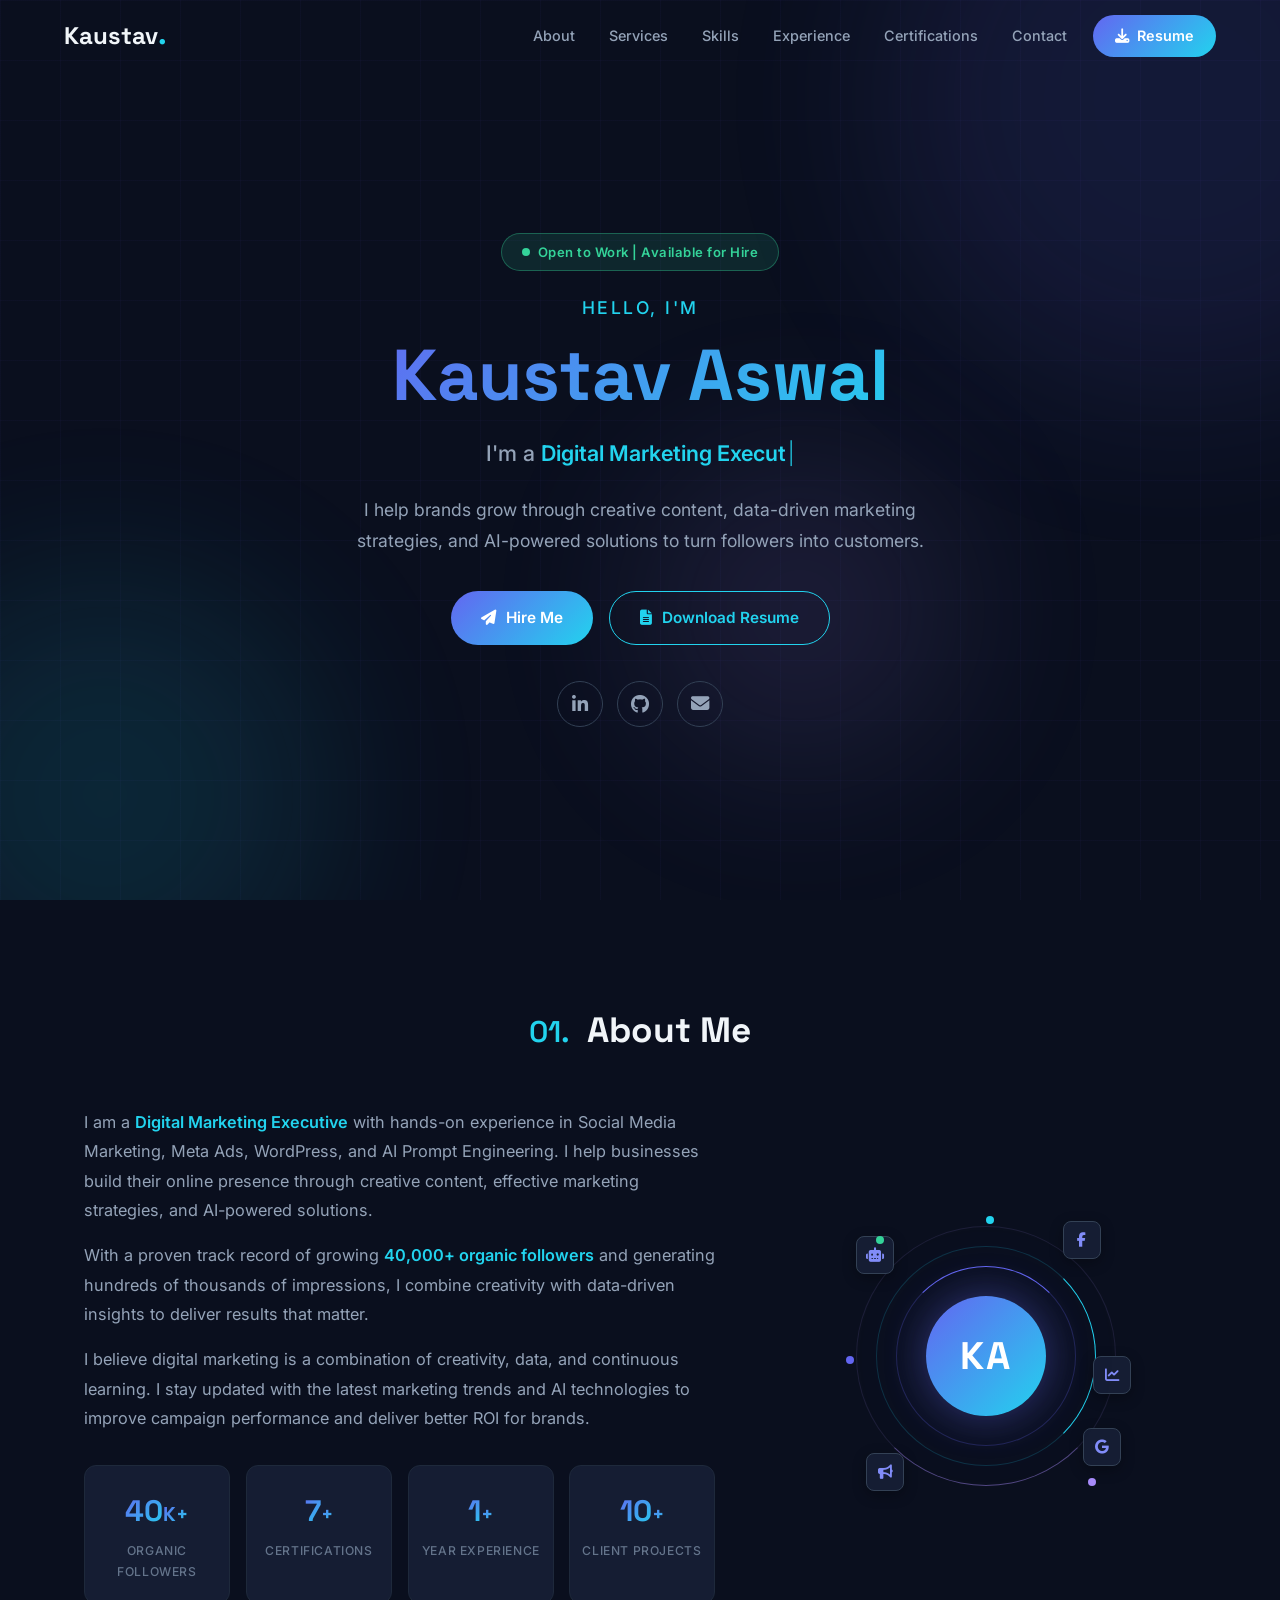
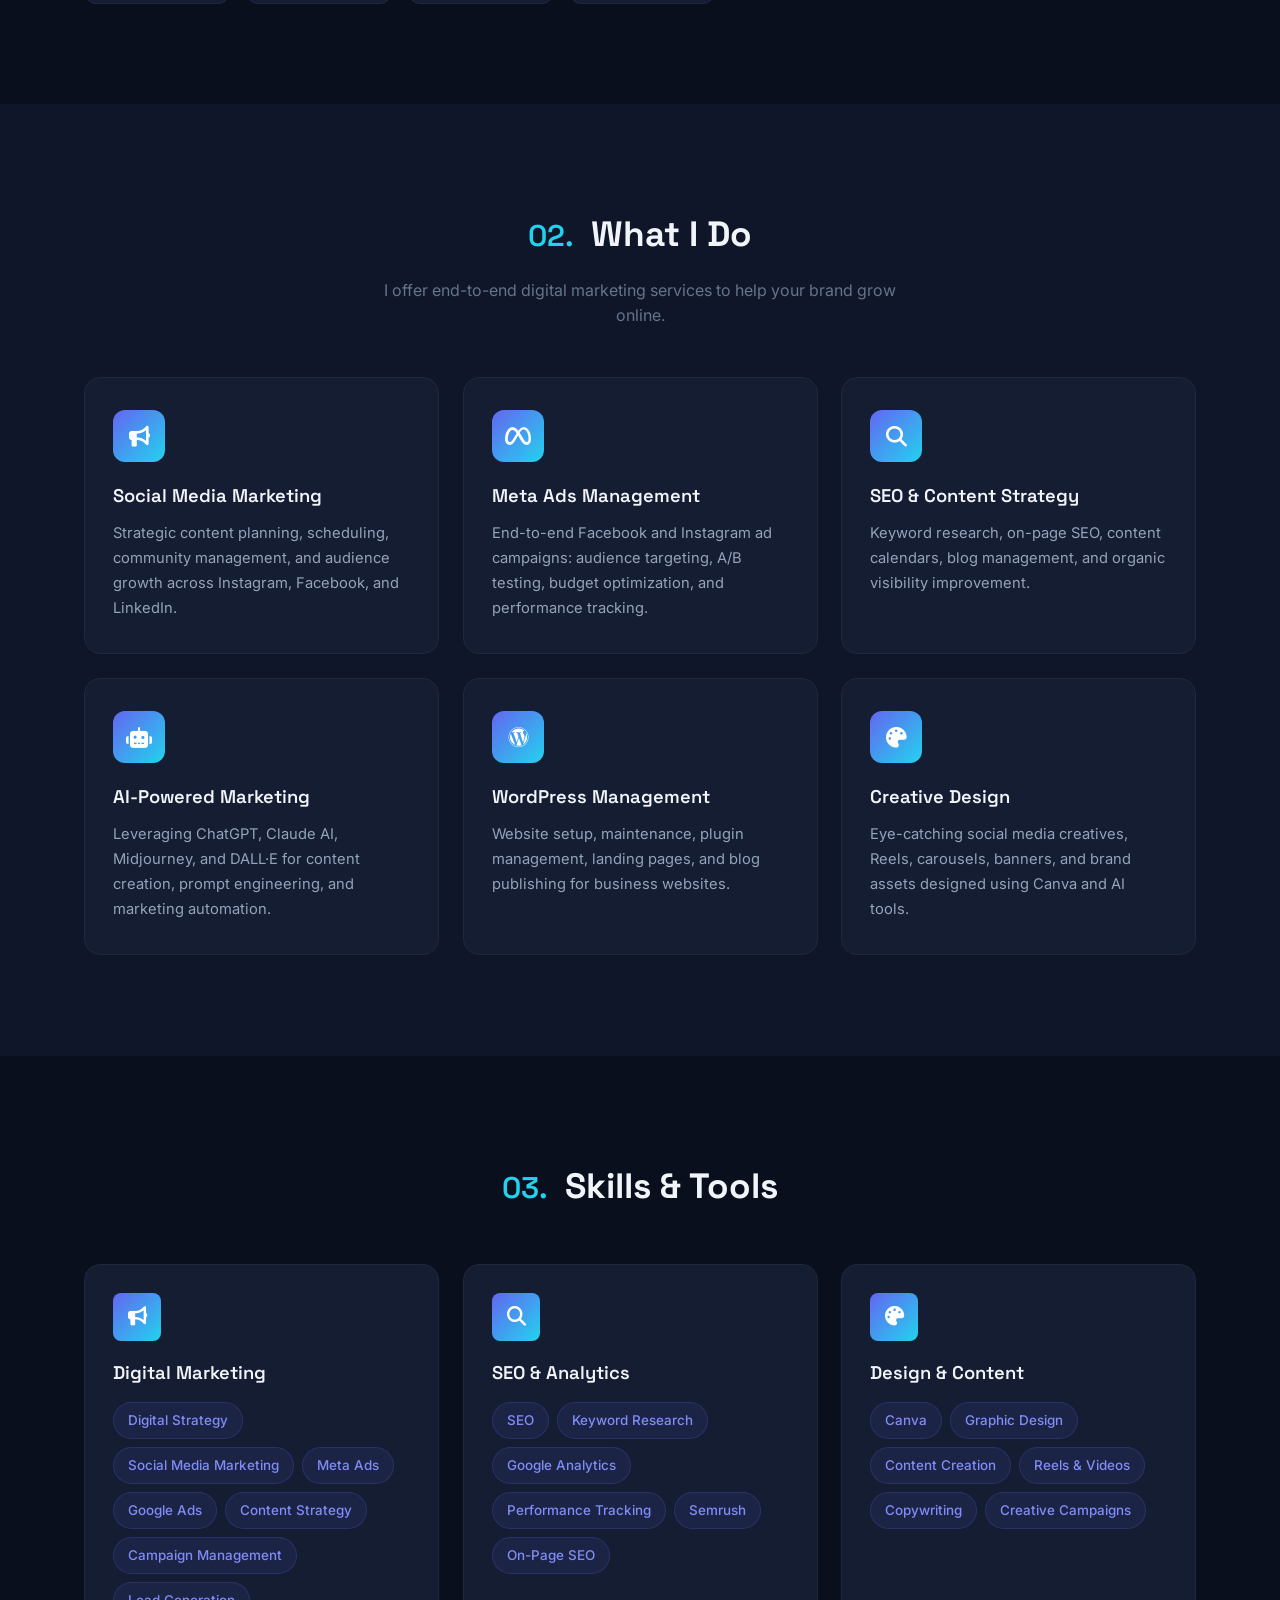
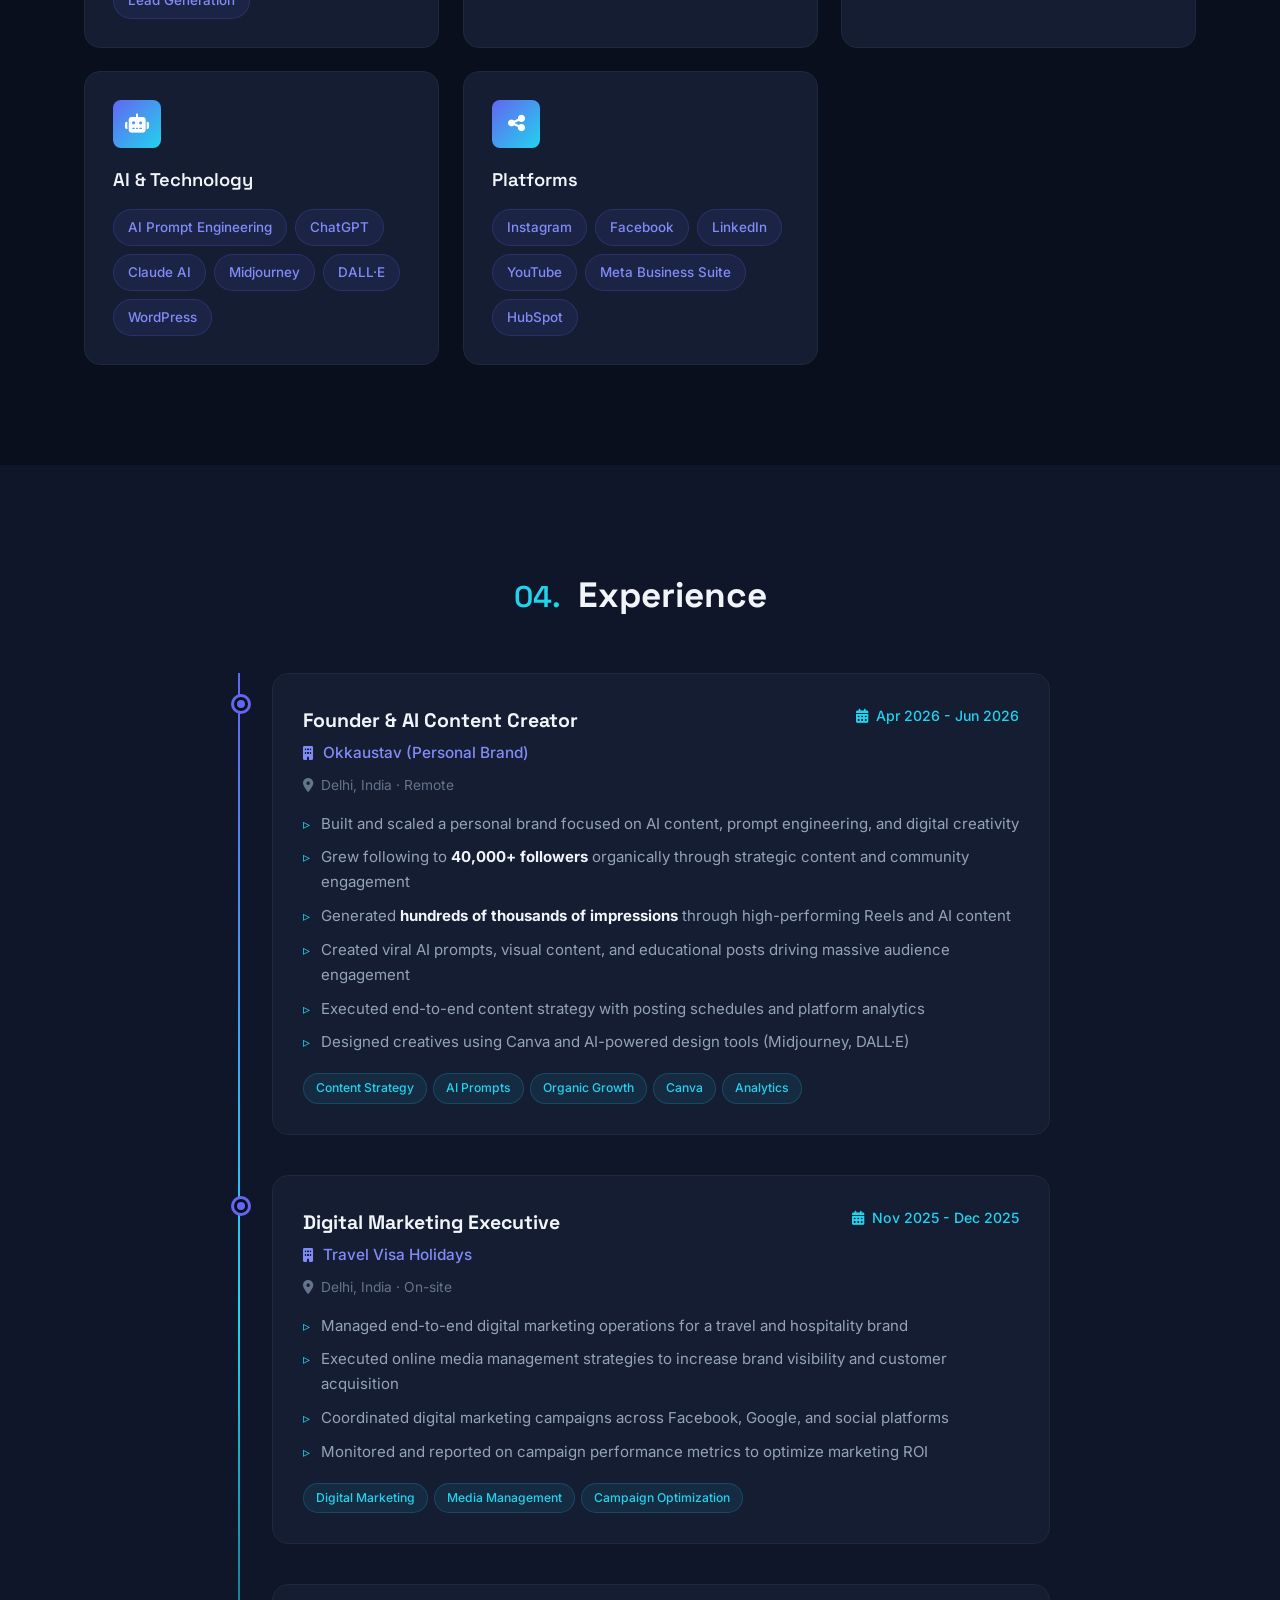
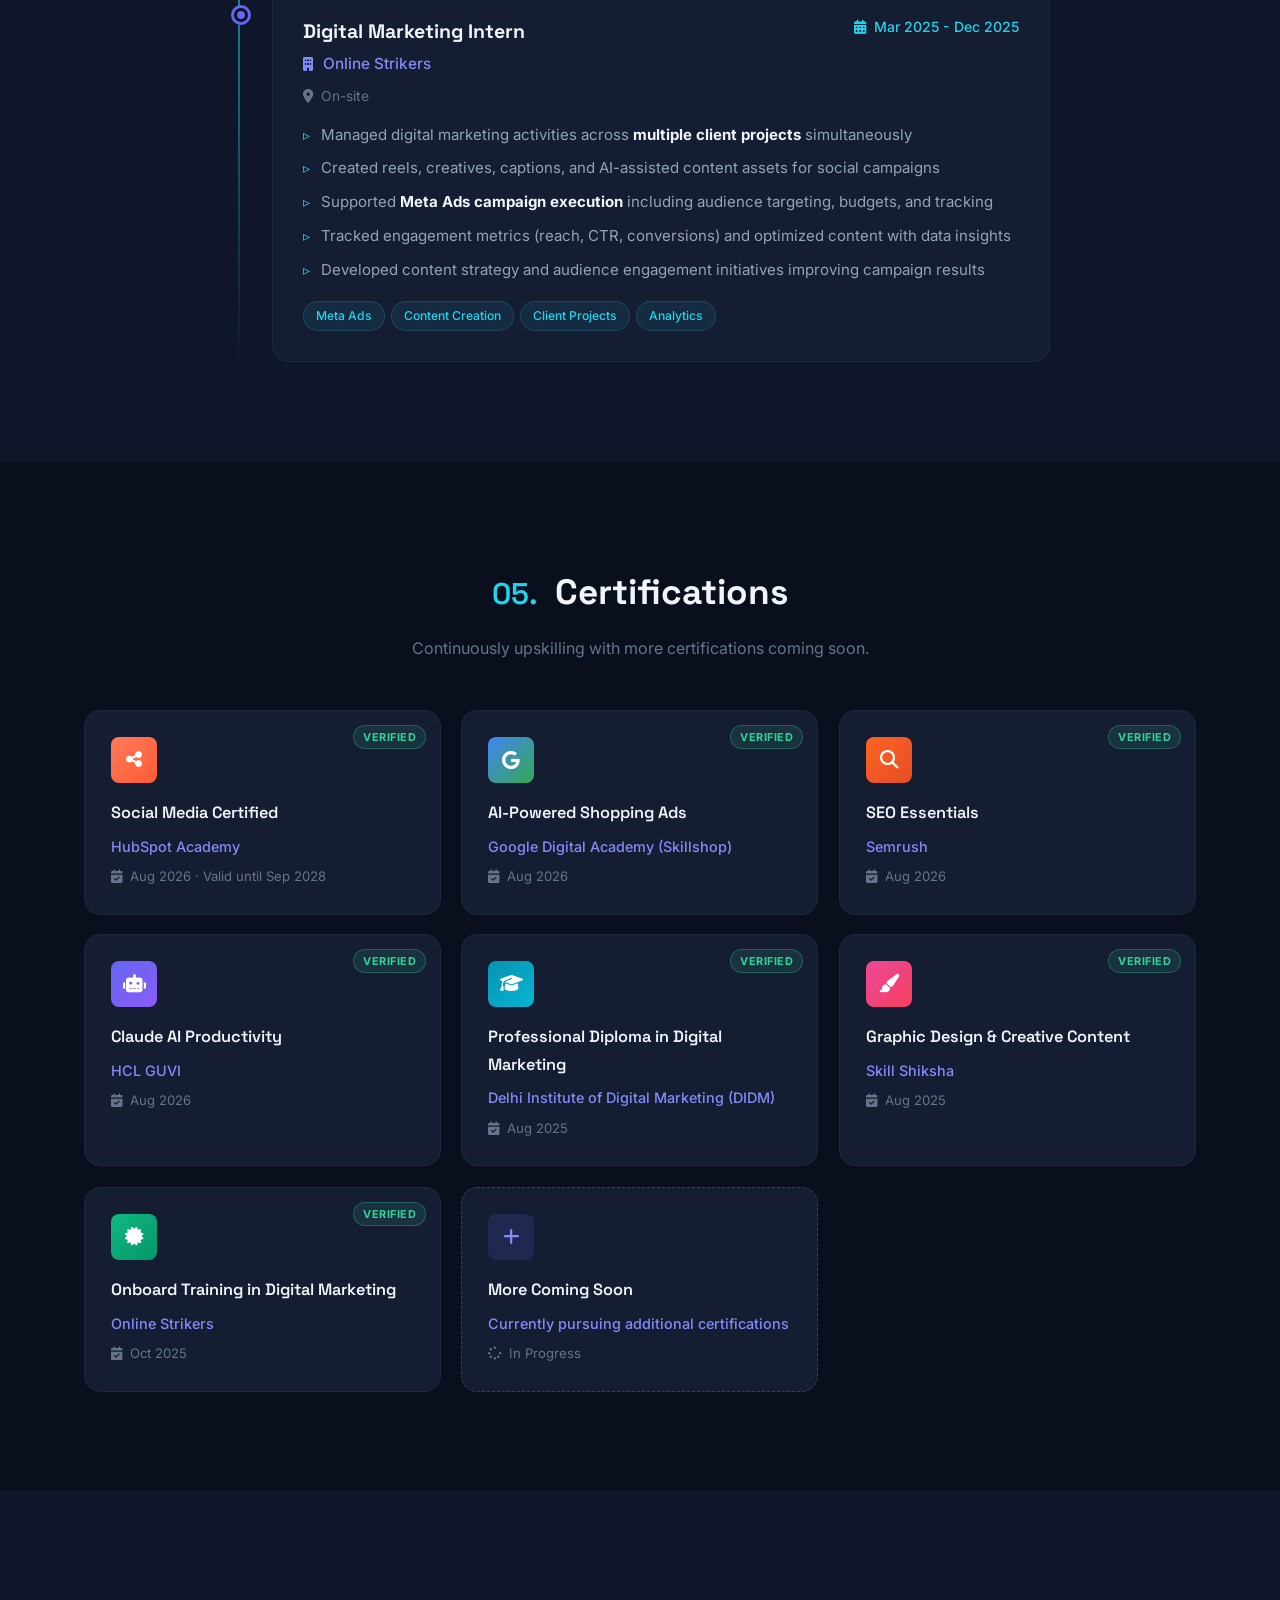
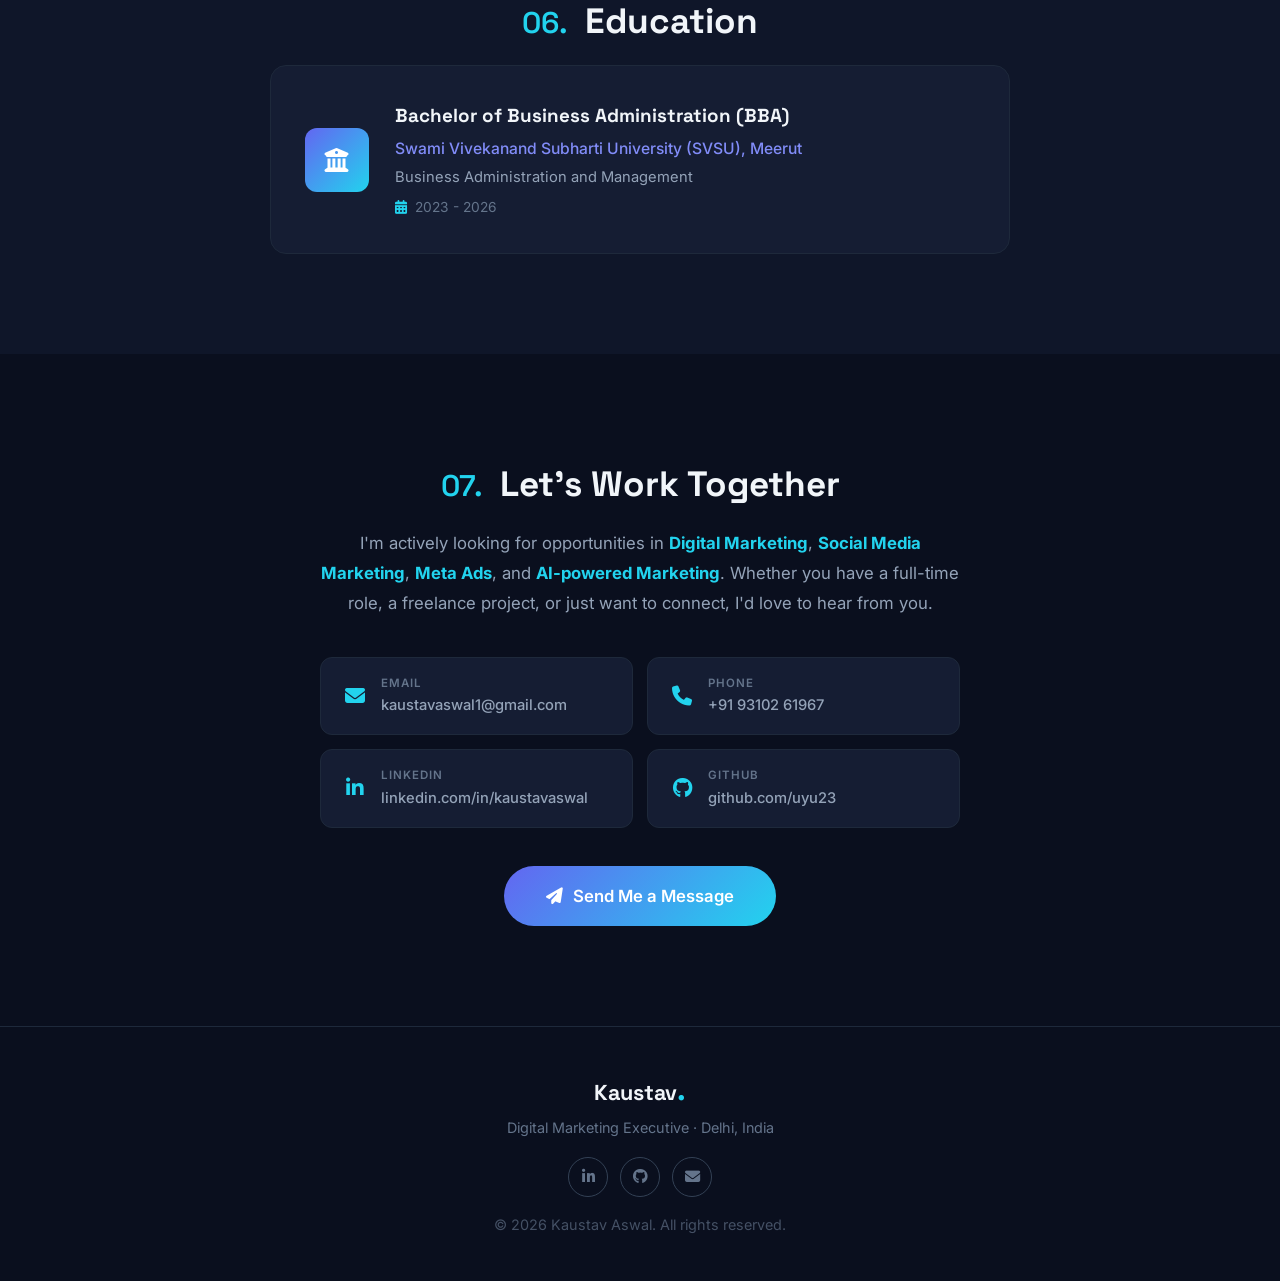
==== index.html @ 06a8121d "Add files via upload" ====
<!DOCTYPE html>
<html lang="en">
<head>
    <meta charset="UTF-8">
    <meta name="viewport" content="width=device-width, initial-scale=1.0">
    <title>Kaustav Aswal | Digital Marketing Portfolio</title>
    <meta name="description" content="Portfolio of Kaustav Aswal - Digital Marketing Executive specializing in Social Media Marketing, Meta Ads, WordPress, SEO, and AI Prompt Engineering. Open to opportunities.">
    <meta name="keywords" content="Kaustav Aswal, Digital Marketing, Social Media Marketing, Meta Ads, SEO, WordPress, AI Prompt Engineer, Portfolio, Hire">
    <meta name="author" content="Kaustav Aswal">

    <!-- Open Graph -->
    <meta property="og:title" content="Kaustav Aswal | Digital Marketing Portfolio">
    <meta property="og:description" content="Digital Marketing Executive | Social Media Marketing, Meta Ads, SEO, WordPress & AI. Available for hire.">
    <meta property="og:type" content="website">

    <!-- Google Fonts -->
    <link href="https://fonts.googleapis.com/css2?family=Inter:wght@300;400;500;600;700;800;900&family=Space+Grotesk:wght@400;500;600;700&display=swap" rel="stylesheet">

    <!-- Font Awesome Icons -->
    <link rel="stylesheet" href="https://cdnjs.cloudflare.com/ajax/libs/font-awesome/6.5.1/css/all.min.css">

    <link rel="stylesheet" href="style.css">
</head>
<body>

    <!-- ============ NAVIGATION ============ -->
    <nav class="navbar" id="navbar">
        <div class="nav-container">
            <a href="#hero" class="nav-logo">Kaustav<span class="logo-dot">.</span></a>
            <ul class="nav-links" id="navLinks">
                <li><a href="#about" class="nav-link">About</a></li>
                <li><a href="#services" class="nav-link">Services</a></li>
                <li><a href="#skills" class="nav-link">Skills</a></li>
                <li><a href="#experience" class="nav-link">Experience</a></li>
                <li><a href="#certifications" class="nav-link">Certifications</a></li>
                <li><a href="#contact" class="nav-link">Contact</a></li>
                <li><a href="resume/index.html" class="nav-link nav-cta"><i class="fas fa-download"></i> Resume</a></li>
            </ul>
            <button class="hamburger" id="hamburger" aria-label="Toggle navigation">
                <span></span>
                <span></span>
                <span></span>
            </button>
        </div>
    </nav>

    <!-- ============ HERO SECTION ============ -->
    <section class="hero" id="hero">
        <div class="hero-bg-grid"></div>
        <div class="hero-bg-shapes">
            <div class="shape shape-1"></div>
            <div class="shape shape-2"></div>
            <div class="shape shape-3"></div>
        </div>
        <div class="hero-content">
            <div class="hire-badge">
                <span class="hire-dot"></span> Open to Work | Available for Hire
            </div>
            <p class="hero-greeting">Hello, I'm</p>
            <h1 class="hero-name">Kaustav Aswal</h1>
            <div class="hero-typing-wrapper">
                <span class="hero-typing-prefix">I'm a&nbsp;</span>
                <span class="hero-typed" id="typedText"></span>
                <span class="hero-cursor">|</span>
            </div>
            <p class="hero-tagline">
                I help brands grow through creative content, data-driven marketing strategies,
                and AI-powered solutions to turn followers into customers.
            </p>
            <div class="hero-buttons">
                <a href="#contact" class="btn btn-primary">
                    <i class="fas fa-paper-plane"></i> Hire Me
                </a>
                <a href="resume/index.html" class="btn btn-outline">
                    <i class="fas fa-file-alt"></i> Download Resume
                </a>
            </div>
            <div class="hero-socials">
                <a href="https://www.linkedin.com/in/kaustavaswal/" target="_blank" aria-label="LinkedIn">
                    <i class="fab fa-linkedin-in"></i>
                </a>
                <a href="https://github.com/uyu23" target="_blank" aria-label="GitHub">
                    <i class="fab fa-github"></i>
                </a>
                <a href="mailto:kaustavaswal1@gmail.com" aria-label="Email">
                    <i class="fas fa-envelope"></i>
                </a>
        </div>
    </section>

    <!-- ============ ABOUT SECTION ============ -->
    <section class="section about" id="about">
        <div class="container">
            <h2 class="section-title">
                <span class="title-number">01.</span> About Me
            </h2>
            <div class="about-grid">
                <div class="about-text">
                    <p>
                        I am a <strong>Digital Marketing Executive</strong> with hands-on experience in
                        Social Media Marketing, Meta Ads, WordPress, and AI Prompt Engineering. I help
                        businesses build their online presence through creative content, effective
                        marketing strategies, and AI-powered solutions.
                    </p>
                    <p>
                        With a proven track record of growing <strong>40,000+ organic followers</strong>
                        and generating hundreds of thousands of impressions, I combine creativity with
                        data-driven insights to deliver results that matter.
                    </p>
                    <p>
                        I believe digital marketing is a combination of creativity, data, and continuous
                        learning. I stay updated with the latest marketing trends and AI technologies to improve
                        campaign performance and deliver better ROI for brands.
                    </p>
                    <div class="about-highlights">
                        <div class="highlight-item" data-animate>
                            <span class="highlight-number" data-count="40">0</span><span class="highlight-suffix">K+</span>
                            <span class="highlight-label">Organic Followers</span>
                        </div>
                        <div class="highlight-item" data-animate>
                            <span class="highlight-number" data-count="7">0</span><span class="highlight-suffix">+</span>
                            <span class="highlight-label">Certifications</span>
                        </div>
                        <div class="highlight-item" data-animate>
                            <span class="highlight-number" data-count="1">0</span><span class="highlight-suffix">+</span>
                            <span class="highlight-label">Year Experience</span>
                        </div>
                        <div class="highlight-item" data-animate>
                            <span class="highlight-number" data-count="10">0</span><span class="highlight-suffix">+</span>
                            <span class="highlight-label">Client Projects</span>
                        </div>
                    </div>
                </div>
                <div class="about-visual">
                    <!-- Animated Avatar replacing photo -->
                    <div class="avatar-container">
                        <div class="avatar-ring avatar-ring-1"></div>
                        <div class="avatar-ring avatar-ring-2"></div>
                        <div class="avatar-ring avatar-ring-3"></div>
                        <div class="avatar-core">
                            <span class="avatar-initials">KA</span>
                        </div>
                        <div class="avatar-orbit-dot avatar-dot-1"></div>
                        <div class="avatar-orbit-dot avatar-dot-2"></div>
                        <div class="avatar-orbit-dot avatar-dot-3"></div>
                        <div class="avatar-orbit-dot avatar-dot-4"></div>
                        <!-- Floating icons around avatar -->
                        <div class="avatar-float-icon float-icon-1"><i class="fab fa-facebook-f"></i></div>
                        <div class="avatar-float-icon float-icon-2"><i class="fas fa-bullhorn"></i></div>
                        <div class="avatar-float-icon float-icon-3"><i class="fas fa-chart-line"></i></div>
                        <div class="avatar-float-icon float-icon-4"><i class="fas fa-robot"></i></div>
                        <div class="avatar-float-icon float-icon-5"><i class="fab fa-google"></i></div>
                    </div>
                </div>
            </div>
        </div>
    </section>

    <!-- ============ SERVICES / WHAT I DO ============ -->
    <section class="section services" id="services">
        <div class="container">
            <h2 class="section-title">
                <span class="title-number">02.</span> What I Do
            </h2>
            <p class="section-subtitle">I offer end-to-end digital marketing services to help your brand grow online.</p>
            <div class="services-grid">

                <div class="service-card" data-animate>
                    <div class="service-icon"><i class="fas fa-bullhorn"></i></div>
                    <h3>Social Media Marketing</h3>
                    <p>Strategic content planning, scheduling, community management, and audience growth across Instagram, Facebook, and LinkedIn.</p>
                </div>

                <div class="service-card" data-animate>
                    <div class="service-icon"><i class="fab fa-meta"></i></div>
                    <h3>Meta Ads Management</h3>
                    <p>End-to-end Facebook and Instagram ad campaigns: audience targeting, A/B testing, budget optimization, and performance tracking.</p>
                </div>

                <div class="service-card" data-animate>
                    <div class="service-icon"><i class="fas fa-search"></i></div>
                    <h3>SEO & Content Strategy</h3>
                    <p>Keyword research, on-page SEO, content calendars, blog management, and organic visibility improvement.</p>
                </div>

                <div class="service-card" data-animate>
                    <div class="service-icon"><i class="fas fa-robot"></i></div>
                    <h3>AI-Powered Marketing</h3>
                    <p>Leveraging ChatGPT, Claude AI, Midjourney, and DALL·E for content creation, prompt engineering, and marketing automation.</p>
                </div>

                <div class="service-card" data-animate>
                    <div class="service-icon"><i class="fab fa-wordpress"></i></div>
                    <h3>WordPress Management</h3>
                    <p>Website setup, maintenance, plugin management, landing pages, and blog publishing for business websites.</p>
                </div>

                <div class="service-card" data-animate>
                    <div class="service-icon"><i class="fas fa-palette"></i></div>
                    <h3>Creative Design</h3>
                    <p>Eye-catching social media creatives, Reels, carousels, banners, and brand assets designed using Canva and AI tools.</p>
                </div>

            </div>
        </div>
    </section>

    <!-- ============ SKILLS SECTION ============ -->
    <section class="section skills" id="skills">
        <div class="container">
            <h2 class="section-title">
                <span class="title-number">03.</span> Skills & Tools
            </h2>
            <div class="skills-categories">

                <div class="skill-category" data-animate>
                    <div class="skill-category-icon">
                        <i class="fas fa-bullhorn"></i>
                    </div>
                    <h3>Digital Marketing</h3>
                    <div class="skill-tags">
                        <span class="skill-tag">Digital Strategy</span>
                        <span class="skill-tag">Social Media Marketing</span>
                        <span class="skill-tag">Meta Ads</span>
                        <span class="skill-tag">Google Ads</span>
                        <span class="skill-tag">Content Strategy</span>
                        <span class="skill-tag">Campaign Management</span>
                        <span class="skill-tag">Lead Generation</span>
                    </div>
                </div>

                <div class="skill-category" data-animate>
                    <div class="skill-category-icon">
                        <i class="fas fa-search"></i>
                    </div>
                    <h3>SEO & Analytics</h3>
                    <div class="skill-tags">
                        <span class="skill-tag">SEO</span>
                        <span class="skill-tag">Keyword Research</span>
                        <span class="skill-tag">Google Analytics</span>
                        <span class="skill-tag">Performance Tracking</span>
                        <span class="skill-tag">Semrush</span>
                        <span class="skill-tag">On-Page SEO</span>
                    </div>
                </div>

                <div class="skill-category" data-animate>
                    <div class="skill-category-icon">
                        <i class="fas fa-palette"></i>
                    </div>
                    <h3>Design & Content</h3>
                    <div class="skill-tags">
                        <span class="skill-tag">Canva</span>
                        <span class="skill-tag">Graphic Design</span>
                        <span class="skill-tag">Content Creation</span>
                        <span class="skill-tag">Reels & Videos</span>
                        <span class="skill-tag">Copywriting</span>
                        <span class="skill-tag">Creative Campaigns</span>
                    </div>
                </div>

                <div class="skill-category" data-animate>
                    <div class="skill-category-icon">
                        <i class="fas fa-robot"></i>
                    </div>
                    <h3>AI & Technology</h3>
                    <div class="skill-tags">
                        <span class="skill-tag">AI Prompt Engineering</span>
                        <span class="skill-tag">ChatGPT</span>
                        <span class="skill-tag">Claude AI</span>
                        <span class="skill-tag">Midjourney</span>
                        <span class="skill-tag">DALL·E</span>
                        <span class="skill-tag">WordPress</span>
                    </div>
                </div>

                <div class="skill-category" data-animate>
                    <div class="skill-category-icon">
                        <i class="fas fa-share-nodes"></i>
                    </div>
                    <h3>Platforms</h3>
                    <div class="skill-tags">
                        <span class="skill-tag">Instagram</span>
                        <span class="skill-tag">Facebook</span>
                        <span class="skill-tag">LinkedIn</span>
                        <span class="skill-tag">YouTube</span>
                        <span class="skill-tag">Meta Business Suite</span>
                        <span class="skill-tag">HubSpot</span>
                    </div>
                </div>
            </div>
        </div>
    </section>

    <!-- ============ EXPERIENCE SECTION ============ -->
    <section class="section experience" id="experience">
        <div class="container">
            <h2 class="section-title">
                <span class="title-number">04.</span> Experience
            </h2>
            <div class="timeline">

                <div class="timeline-item" data-animate>
                    <div class="timeline-dot"></div>
                    <div class="timeline-content">
                        <div class="timeline-header">
                            <div>
                                <h3 class="timeline-role">Founder & AI Content Creator</h3>
                                <p class="timeline-company">
                                    <i class="fas fa-building"></i> Okkaustav (Personal Brand)
                                </p>
                            </div>
                            <span class="timeline-date">
                                <i class="fas fa-calendar-alt"></i> Apr 2026 - Jun 2026
                            </span>
                        </div>
                        <p class="timeline-location">
                            <i class="fas fa-map-marker-alt"></i> Delhi, India · Remote
                        </p>
                        <ul class="timeline-details">
                            <li>Built and scaled a personal brand focused on AI content, prompt engineering, and digital creativity</li>
                            <li>Grew following to <strong>40,000+ followers</strong> organically through strategic content and community engagement</li>
                            <li>Generated <strong>hundreds of thousands of impressions</strong> through high-performing Reels and AI content</li>
                            <li>Created viral AI prompts, visual content, and educational posts driving massive audience engagement</li>
                            <li>Executed end-to-end content strategy with posting schedules and platform analytics</li>
                            <li>Designed creatives using Canva and AI-powered design tools (Midjourney, DALL·E)</li>
                        </ul>
                        <div class="timeline-tags">
                            <span>Content Strategy</span>
                            <span>AI Prompts</span>
                            <span>Organic Growth</span>
                            <span>Canva</span>
                            <span>Analytics</span>
                        </div>
                    </div>
                </div>

                <div class="timeline-item" data-animate>
                    <div class="timeline-dot"></div>
                    <div class="timeline-content">
                        <div class="timeline-header">
                            <div>
                                <h3 class="timeline-role">Digital Marketing Executive</h3>
                                <p class="timeline-company">
                                    <i class="fas fa-building"></i> Travel Visa Holidays
                                </p>
                            </div>
                            <span class="timeline-date">
                                <i class="fas fa-calendar-alt"></i> Nov 2025 - Dec 2025
                            </span>
                        </div>
                        <p class="timeline-location">
                            <i class="fas fa-map-marker-alt"></i> Delhi, India · On-site
                        </p>
                        <ul class="timeline-details">
                            <li>Managed end-to-end digital marketing operations for a travel and hospitality brand</li>
                            <li>Executed online media management strategies to increase brand visibility and customer acquisition</li>
                            <li>Coordinated digital marketing campaigns across Facebook, Google, and social platforms</li>
                            <li>Monitored and reported on campaign performance metrics to optimize marketing ROI</li>
                        </ul>
                        <div class="timeline-tags">
                            <span>Digital Marketing</span>
                            <span>Media Management</span>
                            <span>Campaign Optimization</span>
                        </div>
                    </div>
                </div>

                <div class="timeline-item" data-animate>
                    <div class="timeline-dot"></div>
                    <div class="timeline-content">
                        <div class="timeline-header">
                            <div>
                                <h3 class="timeline-role">Digital Marketing Intern</h3>
                                <p class="timeline-company">
                                    <i class="fas fa-building"></i> Online Strikers
                                </p>
                            </div>
                            <span class="timeline-date">
                                <i class="fas fa-calendar-alt"></i> Mar 2025 - Dec 2025
                            </span>
                        </div>
                        <p class="timeline-location">
                            <i class="fas fa-map-marker-alt"></i> On-site
                        </p>
                        <ul class="timeline-details">
                            <li>Managed digital marketing activities across <strong>multiple client projects</strong> simultaneously</li>
                            <li>Created reels, creatives, captions, and AI-assisted content assets for social campaigns</li>
                            <li>Supported <strong>Meta Ads campaign execution</strong> including audience targeting, budgets, and tracking</li>
                            <li>Tracked engagement metrics (reach, CTR, conversions) and optimized content with data insights</li>
                            <li>Developed content strategy and audience engagement initiatives improving campaign results</li>
                        </ul>
                        <div class="timeline-tags">
                            <span>Meta Ads</span>
                            <span>Content Creation</span>
                            <span>Client Projects</span>
                            <span>Analytics</span>
                        </div>
                    </div>
                </div>

            </div>
        </div>
    </section>

    <!-- ============ CERTIFICATIONS SECTION ============ -->
    <section class="section certifications" id="certifications">
        <div class="container">
            <h2 class="section-title">
                <span class="title-number">05.</span> Certifications
            </h2>
            <p class="section-subtitle">Continuously upskilling with more certifications coming soon.</p>
            <div class="cert-grid">

                <div class="cert-card" data-animate>
                    <div class="cert-badge">Verified</div>
                    <div class="cert-icon hubspot">
                        <i class="fas fa-share-nodes"></i>
                    </div>
                    <h3>Social Media Certified</h3>
                    <p class="cert-issuer">HubSpot Academy</p>
                    <p class="cert-date"><i class="fas fa-calendar-check"></i> Aug 2026 · Valid until Sep 2028</p>
                </div>

                <div class="cert-card" data-animate>
                    <div class="cert-badge">Verified</div>
                    <div class="cert-icon google">
                        <i class="fab fa-google"></i>
                    </div>
                    <h3>AI-Powered Shopping Ads</h3>
                    <p class="cert-issuer">Google Digital Academy (Skillshop)</p>
                    <p class="cert-date"><i class="fas fa-calendar-check"></i> Aug 2026</p>
                </div>

                <div class="cert-card" data-animate>
                    <div class="cert-badge">Verified</div>
                    <div class="cert-icon semrush">
                        <i class="fas fa-search"></i>
                    </div>
                    <h3>SEO Essentials</h3>
                    <p class="cert-issuer">Semrush</p>
                    <p class="cert-date"><i class="fas fa-calendar-check"></i> Aug 2026</p>
                </div>

                <div class="cert-card" data-animate>
                    <div class="cert-badge">Verified</div>
                    <div class="cert-icon ai">
                        <i class="fas fa-robot"></i>
                    </div>
                    <h3>Claude AI Productivity</h3>
                    <p class="cert-issuer">HCL GUVI</p>
                    <p class="cert-date"><i class="fas fa-calendar-check"></i> Aug 2026</p>
                </div>

                <div class="cert-card" data-animate>
                    <div class="cert-badge">Verified</div>
                    <div class="cert-icon didm">
                        <i class="fas fa-graduation-cap"></i>
                    </div>
                    <h3>Professional Diploma in Digital Marketing</h3>
                    <p class="cert-issuer">Delhi Institute of Digital Marketing (DIDM)</p>
                    <p class="cert-date"><i class="fas fa-calendar-check"></i> Aug 2025</p>
                </div>

                <div class="cert-card" data-animate>
                    <div class="cert-badge">Verified</div>
                    <div class="cert-icon design">
                        <i class="fas fa-paint-brush"></i>
                    </div>
                    <h3>Graphic Design & Creative Content</h3>
                    <p class="cert-issuer">Skill Shiksha</p>
                    <p class="cert-date"><i class="fas fa-calendar-check"></i> Aug 2025</p>
                </div>

                <div class="cert-card" data-animate>
                    <div class="cert-badge">Verified</div>
                    <div class="cert-icon strikers">
                        <i class="fas fa-certificate"></i>
                    </div>
                    <h3>Onboard Training in Digital Marketing</h3>
                    <p class="cert-issuer">Online Strikers</p>
                    <p class="cert-date"><i class="fas fa-calendar-check"></i> Oct 2025</p>
                </div>

                <!-- Placeholder for upcoming certifications -->
                <div class="cert-card cert-coming-soon" data-animate>
                    <div class="cert-icon upcoming">
                        <i class="fas fa-plus"></i>
                    </div>
                    <h3>More Coming Soon</h3>
                    <p class="cert-issuer">Currently pursuing additional certifications</p>
                    <p class="cert-date"><i class="fas fa-spinner fa-spin"></i> In Progress</p>
                </div>

            </div>
        </div>
    </section>

    <!-- ============ EDUCATION SECTION ============ -->
    <section class="section education">
        <div class="container">
            <h2 class="section-title">
                <span class="title-number">06.</span> Education
            </h2>
            <div class="edu-card" data-animate>
                <div class="edu-icon">
                    <i class="fas fa-university"></i>
                </div>
                <div class="edu-details">
                    <h3>Bachelor of Business Administration (BBA)</h3>
                    <p class="edu-school">Swami Vivekanand Subharti University (SVSU), Meerut</p>
                    <p class="edu-field">Business Administration and Management</p>
                    <p class="edu-year"><i class="fas fa-calendar-alt"></i> 2023 - 2026</p>
                </div>
            </div>
        </div>
    </section>

    <!-- ============ CONTACT / HIRE ME SECTION ============ -->
    <section class="section contact" id="contact">
        <div class="container">
            <h2 class="section-title">
                <span class="title-number">07.</span> Let's Work Together
            </h2>
            <div class="contact-content">
                <p class="contact-text">
                    I'm actively looking for opportunities in <strong>Digital Marketing</strong>,
                    <strong>Social Media Marketing</strong>, <strong>Meta Ads</strong>, and
                    <strong>AI-powered Marketing</strong>. Whether you have a full-time role, a freelance
                    project, or just want to connect, I'd love to hear from you.
                </p>
                <div class="contact-links">
                    <a href="mailto:kaustavaswal1@gmail.com" class="contact-card">
                        <i class="fas fa-envelope"></i>
                        <div>
                            <span class="contact-card-label">Email</span>
                            <span class="contact-card-value">kaustavaswal1@gmail.com</span>
                        </div>
                    </a>
                    <a href="tel:+919310261967" class="contact-card">
                        <i class="fas fa-phone"></i>
                        <div>
                            <span class="contact-card-label">Phone</span>
                            <span class="contact-card-value">+91 93102 61967</span>
                        </div>
                    </a>
                    <a href="https://www.linkedin.com/in/kaustavaswal/" target="_blank" class="contact-card">
                        <i class="fab fa-linkedin-in"></i>
                        <div>
                            <span class="contact-card-label">LinkedIn</span>
                            <span class="contact-card-value">linkedin.com/in/kaustavaswal</span>
                        </div>
                    </a>
                    <a href="https://github.com/uyu23" target="_blank" class="contact-card">
                        <i class="fab fa-github"></i>
                        <div>
                            <span class="contact-card-label">GitHub</span>
                            <span class="contact-card-value">github.com/uyu23</span>
                        </div>
                    </a>
                </div>
                <a href="mailto:kaustavaswal1@gmail.com" class="btn btn-primary btn-large">
                    <i class="fas fa-paper-plane"></i> Send Me a Message
                </a>
            </div>
        </div>
    </section>

    <!-- ============ FOOTER ============ -->
    <footer class="footer">
        <div class="container">
            <div class="footer-top">
                <a href="#hero" class="footer-logo">Kaustav<span class="logo-dot">.</span></a>
                <p class="footer-tagline">Digital Marketing Executive · Delhi, India</p>
            </div>
            <div class="footer-socials">
                <a href="https://www.linkedin.com/in/kaustavaswal/" target="_blank" aria-label="LinkedIn">
                    <i class="fab fa-linkedin-in"></i>
                </a>
                <a href="https://github.com/uyu23" target="_blank" aria-label="GitHub">
                    <i class="fab fa-github"></i>
                </a>
                <a href="mailto:kaustavaswal1@gmail.com" aria-label="Email">
                    <i class="fas fa-envelope"></i>
                </a>
            </div>
            <p class="footer-copyright">© 2026 Kaustav Aswal. All rights reserved.</p>
        </div>
    </footer>

    <script src="script.js"></script>
</body>
</html>
---- style.css ----
/* ==============================================
   KAUSTAV ASWAL - PORTFOLIO WEBSITE STYLES
   v3.0: Ultra-Smooth & Fully Responsive Edition
   (Mobile, Tablet, Laptop, Desktop, 4K Displays)
   ============================================== */

/* ============ CSS VARIABLES ============ */
:root {
    --bg-primary: #0a0f1e;
    --bg-secondary: #0f1629;
    --bg-card: #151d33;
    --bg-card-hover: #1a2440;
    --text-primary: #f1f5f9;
    --text-secondary: #94a3b8;
    --text-muted: #64748b;
    --accent-primary: #6366f1;
    --accent-secondary: #818cf8;
    --accent-cyan: #22d3ee;
    --accent-emerald: #34d399;
    --accent-gradient: linear-gradient(135deg, #6366f1, #22d3ee);
    --accent-gradient-hover: linear-gradient(135deg, #818cf8, #67e8f9);
    --border-color: #1e293b;
    --border-highlight: #334155;
    --shadow-sm: 0 2px 4px rgba(0, 0, 0, 0.2);
    --shadow-md: 0 4px 14px rgba(0, 0, 0, 0.3);
    --shadow-lg: 0 10px 30px rgba(0, 0, 0, 0.4);
    --shadow-glow: 0 0 25px rgba(99, 102, 241, 0.18);
    --shadow-glow-cyan: 0 0 25px rgba(34, 211, 238, 0.15);
    --radius-sm: 8px;
    --radius-md: 12px;
    --radius-lg: 16px;
    --radius-xl: 24px;
    --font-main: 'Inter', -apple-system, BlinkMacSystemFont, 'Segoe UI', Roboto, sans-serif;
    --font-heading: 'Space Grotesk', 'Inter', sans-serif;
    --transition: all 0.3s cubic-bezier(0.25, 0.8, 0.25, 1);
    --transition-smooth: all 0.4s cubic-bezier(0.16, 1, 0.3, 1);
    --nav-height: 72px;
}

/* ============ RESET & BASE ============ */
*, *::before, *::after {
    margin: 0;
    padding: 0;
    box-sizing: border-box;
    -webkit-tap-highlight-color: transparent;
}

html {
    scroll-behavior: smooth;
    scroll-padding-top: var(--nav-height);
    text-size-adjust: 100%;
    -webkit-text-size-adjust: 100%;
}

body {
    font-family: var(--font-main);
    background: var(--bg-primary);
    color: var(--text-primary);
    line-height: 1.7;
    overflow-x: hidden;
    -webkit-font-smoothing: antialiased;
    -moz-osx-font-smoothing: grayscale;
}

a {
    text-decoration: none;
    color: inherit;
    transition: var(--transition);
}

ul {
    list-style: none;
}

img {
    max-width: 100%;
    height: auto;
    display: block;
}

/* Safe word break across all text */
p, span, h1, h2, h3, h4, a, li, div {
    overflow-wrap: break-word;
}

.container {
    width: 100%;
    max-width: 1160px;
    margin: 0 auto;
    padding: 0 24px;
}

/* ============ NAVIGATION ============ */
.navbar {
    position: fixed;
    top: 0;
    left: 0;
    right: 0;
    z-index: 1000;
    height: var(--nav-height);
    display: flex;
    align-items: center;
    transition: var(--transition-smooth);
    background: transparent;
}

.navbar.scrolled {
    background: rgba(10, 15, 30, 0.92);
    backdrop-filter: blur(20px);
    -webkit-backdrop-filter: blur(20px);
    border-bottom: 1px solid var(--border-color);
    box-shadow: var(--shadow-md);
}

.nav-container {
    max-width: 1200px;
    margin: 0 auto;
    padding: 0 24px;
    width: 100%;
    display: flex;
    align-items: center;
    justify-content: space-between;
}

.nav-logo, .footer-logo {
    font-family: var(--font-heading);
    font-size: 1.5rem;
    font-weight: 700;
    color: var(--text-primary);
    display: inline-flex;
    align-items: baseline;
}

.logo-dot {
    color: var(--accent-cyan);
    font-size: 1.8rem;
    line-height: 0;
}

.nav-links {
    display: flex;
    align-items: center;
    gap: 6px;
}

.nav-link {
    padding: 8px 14px;
    font-size: 0.9rem;
    font-weight: 500;
    color: var(--text-secondary);
    border-radius: var(--radius-sm);
    transition: var(--transition);
}

.nav-link:hover {
    color: var(--accent-cyan);
}

.nav-link.active {
    color: var(--accent-cyan);
    font-weight: 600;
}

.nav-cta {
    background: var(--accent-gradient);
    color: white !important;
    padding: 9px 22px;
    border-radius: 50px;
    font-weight: 600;
    margin-left: 6px;
    display: inline-flex;
    align-items: center;
    gap: 8px;
}

.nav-cta:hover {
    background: var(--accent-gradient-hover);
    box-shadow: var(--shadow-glow);
    transform: translateY(-2px);
}

/* Hamburger menu button */
.hamburger {
    display: none;
    flex-direction: column;
    justify-content: center;
    gap: 5px;
    background: none;
    border: none;
    cursor: pointer;
    padding: 8px;
    z-index: 1001;
    min-width: 44px;
    min-height: 44px;
    align-items: center;
}

.hamburger span {
    width: 24px;
    height: 2px;
    background: var(--text-primary);
    border-radius: 2px;
    transition: var(--transition);
    transform-origin: center;
}

.hamburger.active span:nth-child(1) {
    transform: rotate(45deg) translate(5px, 5px);
}

.hamburger.active span:nth-child(2) {
    opacity: 0;
    transform: scale(0);
}

.hamburger.active span:nth-child(3) {
    transform: rotate(-45deg) translate(5px, -5px);
}

/* ============ HERO SECTION ============ */
.hero {
    min-height: 100vh;
    display: flex;
    align-items: center;
    justify-content: center;
    position: relative;
    overflow: hidden;
    padding: 130px 24px 70px;
}

/* Background grid */
.hero-bg-grid {
    position: absolute;
    inset: 0;
    background-image:
        linear-gradient(rgba(99, 102, 241, 0.035) 1px, transparent 1px),
        linear-gradient(90deg, rgba(99, 102, 241, 0.035) 1px, transparent 1px);
    background-size: 60px 60px;
    z-index: 0;
    pointer-events: none;
}

.hero-bg-shapes {
    position: absolute;
    inset: 0;
    overflow: hidden;
    z-index: 0;
    pointer-events: none;
}

.shape {
    position: absolute;
    border-radius: 50%;
    filter: blur(90px);
    opacity: 0.12;
    will-change: transform;
}

.shape-1 {
    width: 600px;
    height: 600px;
    background: var(--accent-primary);
    top: -200px;
    right: -200px;
    animation: float-1 22s ease-in-out infinite;
}

.shape-2 {
    width: 450px;
    height: 450px;
    background: var(--accent-cyan);
    bottom: -120px;
    left: -120px;
    animation: float-2 26s ease-in-out infinite;
}

.shape-3 {
    width: 320px;
    height: 320px;
    background: #a78bfa;
    top: 50%;
    left: 50%;
    transform: translate(-50%, -50%);
    animation: float-3 18s ease-in-out infinite;
}

@keyframes float-1 {
    0%, 100% { transform: translate3d(0, 0, 0) scale(1); }
    33% { transform: translate3d(-40px, 40px, 0) scale(1.08); }
    66% { transform: translate3d(20px, -30px, 0) scale(0.96); }
}

@keyframes float-2 {
    0%, 100% { transform: translate3d(0, 0, 0) scale(1); }
    50% { transform: translate3d(60px, -40px, 0) scale(1.12); }
}

@keyframes float-3 {
    0%, 100% { transform: translate3d(-50%, -50%, 0) scale(1); }
    50% { transform: translate3d(-50%, -50%, 0) scale(1.18); }
}

.hero-content {
    position: relative;
    z-index: 1;
    text-align: center;
    max-width: 780px;
    margin: 0 auto;
}

/* Hire Badge */
.hire-badge {
    display: inline-flex;
    align-items: center;
    gap: 8px;
    background: rgba(52, 211, 153, 0.12);
    border: 1px solid rgba(52, 211, 153, 0.35);
    color: var(--accent-emerald);
    padding: 7px 20px;
    border-radius: 50px;
    font-size: 0.82rem;
    font-weight: 600;
    letter-spacing: 0.5px;
    margin-bottom: 22px;
    opacity: 0;
    animation: fadeInUp 0.6s ease forwards 0.1s;
}

.hire-dot {
    width: 8px;
    height: 8px;
    background: var(--accent-emerald);
    border-radius: 50%;
    display: inline-block;
    animation: pulse-dot 2s ease-in-out infinite;
}

@keyframes pulse-dot {
    0%, 100% { opacity: 1; box-shadow: 0 0 0 0 rgba(52, 211, 153, 0.5); }
    50% { opacity: 0.6; box-shadow: 0 0 0 6px rgba(52, 211, 153, 0); }
}

.hero-greeting {
    font-size: 1.1rem;
    font-weight: 500;
    color: var(--accent-cyan);
    letter-spacing: 2.5px;
    text-transform: uppercase;
    margin-bottom: 12px;
    opacity: 0;
    animation: fadeInUp 0.6s ease forwards 0.2s;
}

.hero-name {
    font-family: var(--font-heading);
    font-size: clamp(2.5rem, 6.5vw, 4.5rem);
    font-weight: 800;
    line-height: 1.12;
    margin-bottom: 16px;
    background: var(--accent-gradient);
    -webkit-background-clip: text;
    -webkit-text-fill-color: transparent;
    background-clip: text;
    opacity: 0;
    animation: fadeInUp 0.6s ease forwards 0.4s;
}

.hero-typing-wrapper {
    display: flex;
    align-items: center;
    justify-content: center;
    font-size: clamp(1.1rem, 2.8vw, 1.35rem);
    font-weight: 500;
    color: var(--text-secondary);
    margin-bottom: 20px;
    min-height: 2em;
    opacity: 0;
    animation: fadeInUp 0.6s ease forwards 0.6s;
}

.hero-typed {
    color: var(--accent-cyan);
    font-weight: 600;
}

.hero-cursor {
    color: var(--accent-cyan);
    animation: blink 1s step-end infinite;
    font-weight: 300;
    margin-left: 2px;
}

@keyframes blink {
    50% { opacity: 0; }
}

.hero-tagline {
    font-size: clamp(0.95rem, 2vw, 1.1rem);
    color: var(--text-secondary);
    max-width: 600px;
    margin: 0 auto 34px;
    line-height: 1.75;
    opacity: 0;
    animation: fadeInUp 0.6s ease forwards 0.8s;
}

.hero-buttons {
    display: flex;
    gap: 16px;
    justify-content: center;
    flex-wrap: wrap;
    margin-bottom: 36px;
    opacity: 0;
    animation: fadeInUp 0.6s ease forwards 1s;
}

.hero-socials {
    display: flex;
    gap: 14px;
    justify-content: center;
    opacity: 0;
    animation: fadeInUp 0.6s ease forwards 1.2s;
}

.hero-socials a {
    width: 46px;
    height: 46px;
    display: flex;
    align-items: center;
    justify-content: center;
    border: 1.5px solid var(--border-highlight);
    border-radius: 50%;
    color: var(--text-secondary);
    font-size: 1.15rem;
    transition: var(--transition);
}

.hero-socials a:hover {
    color: var(--accent-cyan);
    border-color: var(--accent-cyan);
    transform: translateY(-3px);
    box-shadow: 0 6px 20px rgba(34, 211, 238, 0.25);
}

@keyframes fadeInUp {
    from {
        opacity: 0;
        transform: translate3d(0, 24px, 0);
    }
    to {
        opacity: 1;
        transform: translate3d(0, 0, 0);
    }
}

/* ============ BUTTONS ============ */
.btn {
    display: inline-flex;
    align-items: center;
    justify-content: center;
    gap: 10px;
    padding: 13px 30px;
    font-size: 0.96rem;
    font-weight: 600;
    font-family: var(--font-main);
    border-radius: 50px;
    cursor: pointer;
    transition: var(--transition);
    border: none;
    min-height: 48px;
}

.btn-primary {
    background: var(--accent-gradient);
    color: white;
}

.btn-primary:hover {
    background: var(--accent-gradient-hover);
    transform: translateY(-2px);
    box-shadow: 0 8px 25px rgba(99, 102, 241, 0.35);
}

.btn-outline {
    background: transparent;
    color: var(--accent-cyan);
    border: 1.5px solid var(--accent-cyan);
}

.btn-outline:hover {
    background: rgba(34, 211, 238, 0.1);
    transform: translateY(-2px);
    box-shadow: 0 8px 25px rgba(34, 211, 238, 0.2);
}

.btn-large {
    padding: 16px 42px;
    font-size: 1.05rem;
}

/* ============ SECTIONS ============ */
.section {
    padding: 100px 0;
    position: relative;
}

.section:nth-child(even) {
    background: var(--bg-secondary);
}

.section-title {
    font-family: var(--font-heading);
    font-size: clamp(1.6rem, 3.5vw, 2.2rem);
    font-weight: 700;
    margin-bottom: 14px;
    text-align: center;
}

.title-number {
    color: var(--accent-cyan);
    font-size: 0.85em;
    font-weight: 600;
    margin-right: 8px;
}

.section-subtitle {
    text-align: center;
    color: var(--text-muted);
    font-size: 1rem;
    margin-bottom: 48px;
    max-width: 560px;
    margin-left: auto;
    margin-right: auto;
    line-height: 1.6;
}

/* ============ ABOUT SECTION ============ */
.about-grid {
    display: grid;
    grid-template-columns: 1.2fr 0.8fr;
    gap: 60px;
    align-items: center;
    margin-top: 48px;
}

.about-text p {
    color: var(--text-secondary);
    margin-bottom: 16px;
    font-size: 1.02rem;
    line-height: 1.8;
}

.about-text strong {
    color: var(--accent-cyan);
    font-weight: 600;
}

.about-highlights {
    display: grid;
    grid-template-columns: repeat(4, 1fr);
    gap: 16px;
    margin-top: 32px;
}

.highlight-item {
    text-align: center;
    padding: 20px 10px;
    background: var(--bg-card);
    border-radius: var(--radius-md);
    border: 1px solid var(--border-color);
    transition: var(--transition-smooth);
}

.highlight-item:hover {
    border-color: var(--accent-primary);
    box-shadow: var(--shadow-glow);
    transform: translateY(-4px);
}

.highlight-number {
    display: inline;
    font-family: var(--font-heading);
    font-size: 1.85rem;
    font-weight: 800;
    background: var(--accent-gradient);
    -webkit-background-clip: text;
    -webkit-text-fill-color: transparent;
    background-clip: text;
}

.highlight-suffix {
    font-family: var(--font-heading);
    font-size: 1.25rem;
    font-weight: 700;
    background: var(--accent-gradient);
    -webkit-background-clip: text;
    -webkit-text-fill-color: transparent;
    background-clip: text;
}

.highlight-label {
    font-size: 0.76rem;
    color: var(--text-muted);
    text-transform: uppercase;
    letter-spacing: 0.6px;
    margin-top: 5px;
    display: block;
    font-weight: 500;
}

/* ============ ANIMATED AVATAR ============ */
.about-visual {
    display: flex;
    align-items: center;
    justify-content: center;
}

.avatar-container {
    position: relative;
    width: 280px;
    height: 280px;
}

.avatar-core {
    position: absolute;
    top: 50%;
    left: 50%;
    transform: translate(-50%, -50%);
    width: 120px;
    height: 120px;
    background: var(--accent-gradient);
    border-radius: 50%;
    display: flex;
    align-items: center;
    justify-content: center;
    z-index: 5;
    box-shadow: 0 0 40px rgba(99, 102, 241, 0.35), 0 0 80px rgba(99, 102, 241, 0.15);
}

.avatar-initials {
    font-family: var(--font-heading);
    font-size: 2.4rem;
    font-weight: 800;
    color: white;
    letter-spacing: 2px;
}

/* Rotating rings */
.avatar-ring {
    position: absolute;
    top: 50%;
    left: 50%;
    border-radius: 50%;
    border: 1.5px solid transparent;
    pointer-events: none;
}

.avatar-ring-1 {
    width: 180px;
    height: 180px;
    margin: -90px 0 0 -90px;
    border-color: rgba(99, 102, 241, 0.25);
    border-top-color: var(--accent-primary);
    animation: spin-ring 8s linear infinite;
}

.avatar-ring-2 {
    width: 220px;
    height: 220px;
    margin: -110px 0 0 -110px;
    border-color: rgba(34, 211, 238, 0.18);
    border-right-color: var(--accent-cyan);
    animation: spin-ring 12s linear infinite reverse;
}

.avatar-ring-3 {
    width: 260px;
    height: 260px;
    margin: -130px 0 0 -130px;
    border-color: rgba(167, 139, 250, 0.12);
    border-bottom-color: rgba(167, 139, 250, 0.45);
    animation: spin-ring 16s linear infinite;
}

@keyframes spin-ring {
    from { transform: rotate(0deg); }
    to { transform: rotate(360deg); }
}

/* Orbit dots */
.avatar-orbit-dot {
    position: absolute;
    width: 8px;
    height: 8px;
    border-radius: 50%;
    z-index: 4;
}

.avatar-dot-1 {
    background: var(--accent-primary);
    top: 50%;
    left: 0;
    animation: orbit-1 8s linear infinite;
    transform-origin: 140px center;
}

.avatar-dot-2 {
    background: var(--accent-cyan);
    top: 0;
    left: 50%;
    animation: orbit-2 12s linear infinite reverse;
    transform-origin: center 140px;
}

.avatar-dot-3 {
    background: #a78bfa;
    bottom: 10px;
    right: 30px;
    animation: pulse-orbit 3s ease-in-out infinite;
}

.avatar-dot-4 {
    background: var(--accent-emerald);
    top: 20px;
    left: 30px;
    animation: pulse-orbit 4s ease-in-out infinite 1s;
}

@keyframes orbit-1 {
    from { transform: rotate(0deg) translateX(90px) rotate(0deg); }
    to { transform: rotate(360deg) translateX(90px) rotate(-360deg); }
}

@keyframes orbit-2 {
    from { transform: rotate(0deg) translateY(110px) rotate(0deg); }
    to { transform: rotate(360deg) translateY(110px) rotate(-360deg); }
}

@keyframes pulse-orbit {
    0%, 100% { opacity: 0.4; transform: scale(1); }
    50% { opacity: 1; transform: scale(1.4); }
}

/* Floating icons around avatar */
.avatar-float-icon {
    position: absolute;
    width: 38px;
    height: 38px;
    display: flex;
    align-items: center;
    justify-content: center;
    background: var(--bg-card);
    border: 1px solid var(--border-highlight);
    border-radius: var(--radius-sm);
    font-size: 0.9rem;
    color: var(--accent-secondary);
    z-index: 3;
    box-shadow: var(--shadow-md);
    transition: var(--transition);
}

.float-icon-1 { top: 5px; right: 25px; animation: float-icon 4s ease-in-out infinite; }
.float-icon-2 { bottom: 5px; left: 20px; animation: float-icon 5s ease-in-out infinite 0.5s; }
.float-icon-3 { top: 50%; right: -5px; animation: float-icon 4.5s ease-in-out infinite 1s; }
.float-icon-4 { top: 20px; left: 10px; animation: float-icon 5.5s ease-in-out infinite 1.5s; }
.float-icon-5 { bottom: 30px; right: 5px; animation: float-icon 4s ease-in-out infinite 2s; }

@keyframes float-icon {
    0%, 100% { transform: translateY(0); }
    50% { transform: translateY(-8px); }
}

/* ============ SERVICES SECTION ============ */
.services-grid {
    display: grid;
    grid-template-columns: repeat(auto-fill, minmax(min(320px, 100%), 1fr));
    gap: 24px;
}

.service-card {
    background: var(--bg-card);
    padding: 32px 28px;
    border-radius: var(--radius-lg);
    border: 1px solid var(--border-color);
    transition: var(--transition-smooth);
    position: relative;
    overflow: hidden;
    opacity: 0;
    transform: translate3d(0, 20px, 0);
    will-change: transform, opacity;
}

.service-card::before {
    content: '';
    position: absolute;
    top: 0;
    left: 0;
    right: 0;
    height: 3px;
    background: var(--accent-gradient);
    opacity: 0;
    transition: var(--transition);
}

.service-card:hover::before {
    opacity: 1;
}

.service-card.animated {
    opacity: 1;
    transform: translate3d(0, 0, 0);
    transition: opacity 0.5s ease, transform 0.5s cubic-bezier(0.16, 1, 0.3, 1), border-color 0.3s, box-shadow 0.3s;
}

.service-card:hover {
    border-color: var(--accent-primary);
    box-shadow: var(--shadow-glow);
    transform: translateY(-6px);
}

.service-icon {
    width: 52px;
    height: 52px;
    display: flex;
    align-items: center;
    justify-content: center;
    background: var(--accent-gradient);
    border-radius: var(--radius-md);
    margin-bottom: 18px;
    font-size: 1.3rem;
    color: white;
}

.service-card h3 {
    font-family: var(--font-heading);
    font-size: 1.15rem;
    font-weight: 600;
    margin-bottom: 10px;
    color: var(--text-primary);
}

.service-card p {
    color: var(--text-secondary);
    font-size: 0.92rem;
    line-height: 1.7;
}

/* ============ SKILLS SECTION ============ */
.skills-categories {
    display: grid;
    grid-template-columns: repeat(auto-fit, minmax(min(320px, 100%), 1fr));
    gap: 24px;
    margin-top: 48px;
}

.skill-category {
    background: var(--bg-card);
    padding: 28px;
    border-radius: var(--radius-lg);
    border: 1px solid var(--border-color);
    transition: var(--transition-smooth);
    opacity: 0;
    transform: translate3d(0, 20px, 0);
    will-change: transform, opacity;
}

.skill-category.animated {
    opacity: 1;
    transform: translate3d(0, 0, 0);
    transition: opacity 0.5s ease, transform 0.5s cubic-bezier(0.16, 1, 0.3, 1), border-color 0.3s, box-shadow 0.3s;
}

.skill-category:hover {
    border-color: var(--accent-primary);
    box-shadow: var(--shadow-glow);
    transform: translateY(-4px);
}

.skill-category-icon {
    width: 48px;
    height: 48px;
    display: flex;
    align-items: center;
    justify-content: center;
    background: var(--accent-gradient);
    border-radius: var(--radius-sm);
    margin-bottom: 16px;
    font-size: 1.2rem;
    color: white;
}

.skill-category h3 {
    font-family: var(--font-heading);
    font-size: 1.15rem;
    font-weight: 600;
    margin-bottom: 14px;
    color: var(--text-primary);
}

.skill-tags {
    display: flex;
    flex-wrap: wrap;
    gap: 8px;
}

.skill-tag {
    padding: 6px 14px;
    background: rgba(99, 102, 241, 0.1);
    border: 1px solid rgba(99, 102, 241, 0.2);
    border-radius: 50px;
    font-size: 0.84rem;
    font-weight: 500;
    color: var(--accent-secondary);
    transition: var(--transition);
}

.skill-tag:hover {
    background: rgba(99, 102, 241, 0.22);
    border-color: var(--accent-primary);
    color: var(--text-primary);
}

/* ============ EXPERIENCE / TIMELINE ============ */
.timeline {
    position: relative;
    max-width: 820px;
    margin: 48px auto 0;
    padding-left: 42px;
}

.timeline::before {
    content: '';
    position: absolute;
    left: 8px;
    top: 0;
    bottom: 0;
    width: 2px;
    background: linear-gradient(to bottom, var(--accent-primary), var(--accent-cyan), transparent);
}

.timeline-item {
    position: relative;
    margin-bottom: 40px;
    opacity: 0;
    transform: translate3d(-20px, 0, 0);
    will-change: transform, opacity;
}

.timeline-item.animated {
    opacity: 1;
    transform: translate3d(0, 0, 0);
    transition: opacity 0.6s ease, transform 0.6s cubic-bezier(0.16, 1, 0.3, 1);
}

.timeline-item:last-child {
    margin-bottom: 0;
}

.timeline-dot {
    position: absolute;
    left: -38px;
    top: 24px;
    width: 14px;
    height: 14px;
    background: var(--accent-primary);
    border-radius: 50%;
    border: 3px solid var(--bg-primary);
    box-shadow: 0 0 0 3px var(--accent-primary);
    z-index: 1;
}

.timeline-content {
    background: var(--bg-card);
    padding: 30px;
    border-radius: var(--radius-lg);
    border: 1px solid var(--border-color);
    transition: var(--transition-smooth);
}

.timeline-content:hover {
    border-color: var(--accent-primary);
    box-shadow: var(--shadow-glow);
}

.timeline-header {
    display: flex;
    justify-content: space-between;
    align-items: flex-start;
    flex-wrap: wrap;
    gap: 8px;
    margin-bottom: 8px;
}

.timeline-role {
    font-family: var(--font-heading);
    font-size: 1.22rem;
    font-weight: 700;
    color: var(--text-primary);
}

.timeline-company {
    color: var(--accent-secondary);
    font-size: 0.96rem;
    font-weight: 500;
    margin-top: 3px;
}

.timeline-company i {
    margin-right: 6px;
    font-size: 0.85rem;
}

.timeline-date {
    color: var(--accent-cyan);
    font-size: 0.88rem;
    font-weight: 500;
    white-space: nowrap;
}

.timeline-date i {
    margin-right: 4px;
}

.timeline-location {
    color: var(--text-muted);
    font-size: 0.86rem;
    margin-bottom: 14px;
}

.timeline-location i {
    margin-right: 4px;
}

.timeline-details {
    list-style: none;
    padding: 0;
}

.timeline-details li {
    position: relative;
    padding-left: 18px;
    margin-bottom: 9px;
    color: var(--text-secondary);
    font-size: 0.94rem;
    line-height: 1.65;
}

.timeline-details li::before {
    content: '▹';
    position: absolute;
    left: 0;
    color: var(--accent-cyan);
    font-size: 0.9rem;
}

.timeline-details strong {
    color: var(--text-primary);
}

.timeline-tags {
    display: flex;
    flex-wrap: wrap;
    gap: 6px;
    margin-top: 18px;
}

.timeline-tags span {
    padding: 4px 12px;
    background: rgba(34, 211, 238, 0.08);
    border: 1px solid rgba(34, 211, 238, 0.18);
    border-radius: 50px;
    font-size: 0.76rem;
    color: var(--accent-cyan);
    font-weight: 500;
}

/* ============ CERTIFICATIONS ============ */
.cert-grid {
    display: grid;
    grid-template-columns: repeat(auto-fill, minmax(min(270px, 100%), 1fr));
    gap: 20px;
}

.cert-card {
    background: var(--bg-card);
    padding: 26px;
    border-radius: var(--radius-lg);
    border: 1px solid var(--border-color);
    transition: var(--transition-smooth);
    position: relative;
    overflow: hidden;
    opacity: 0;
    transform: translate3d(0, 20px, 0);
    will-change: transform, opacity;
}

.cert-card.animated {
    opacity: 1;
    transform: translate3d(0, 0, 0);
    transition: opacity 0.4s ease, transform 0.4s cubic-bezier(0.16, 1, 0.3, 1), border-color 0.3s, box-shadow 0.3s;
}

.cert-card:hover {
    border-color: var(--accent-primary);
    box-shadow: var(--shadow-glow);
    transform: translateY(-4px);
}

/* Verified badge */
.cert-badge {
    position: absolute;
    top: 14px;
    right: 14px;
    background: rgba(52, 211, 153, 0.12);
    border: 1px solid rgba(52, 211, 153, 0.3);
    color: var(--accent-emerald);
    font-size: 0.68rem;
    font-weight: 700;
    padding: 2px 9px;
    border-radius: 50px;
    text-transform: uppercase;
    letter-spacing: 0.5px;
}

.cert-icon {
    width: 46px;
    height: 46px;
    display: flex;
    align-items: center;
    justify-content: center;
    border-radius: var(--radius-sm);
    margin-bottom: 16px;
    font-size: 1.15rem;
    color: white;
}

.cert-icon.hubspot { background: linear-gradient(135deg, #ff7a59, #ff5c35); }
.cert-icon.google { background: linear-gradient(135deg, #4285f4, #34a853); }
.cert-icon.semrush { background: linear-gradient(135deg, #ff6422, #e44d26); }
.cert-icon.ai { background: linear-gradient(135deg, #6366f1, #8b5cf6); }
.cert-icon.didm { background: linear-gradient(135deg, #0891b2, #06b6d4); }
.cert-icon.design { background: linear-gradient(135deg, #ec4899, #f43f5e); }
.cert-icon.strikers { background: linear-gradient(135deg, #10b981, #059669); }
.cert-icon.upcoming { background: rgba(99, 102, 241, 0.15); color: var(--accent-secondary); }

.cert-card h3 {
    font-family: var(--font-heading);
    font-size: 1.02rem;
    font-weight: 600;
    margin-bottom: 8px;
    color: var(--text-primary);
}

.cert-card .cert-issuer {
    color: var(--accent-secondary);
    font-size: 0.9rem;
    font-weight: 500;
    margin-bottom: 6px;
}

.cert-card .cert-date {
    color: var(--text-muted);
    font-size: 0.82rem;
}

.cert-card .cert-date i {
    margin-right: 4px;
}

/* Coming soon card */
.cert-coming-soon {
    border-style: dashed;
    border-color: var(--border-highlight);
}

.cert-coming-soon:hover {
    border-color: var(--accent-secondary);
}

/* ============ EDUCATION ============ */
.edu-card {
    display: flex;
    gap: 26px;
    align-items: center;
    background: var(--bg-card);
    padding: 34px;
    border-radius: var(--radius-lg);
    border: 1px solid var(--border-color);
    max-width: 740px;
    margin: 0 auto;
    transition: var(--transition-smooth);
    opacity: 0;
    transform: translate3d(0, 20px, 0);
    will-change: transform, opacity;
}

.edu-card.animated {
    opacity: 1;
    transform: translate3d(0, 0, 0);
    transition: opacity 0.5s ease, transform 0.5s cubic-bezier(0.16, 1, 0.3, 1);
}

.edu-card:hover {
    border-color: var(--accent-primary);
    box-shadow: var(--shadow-glow);
}

.edu-icon {
    width: 64px;
    height: 64px;
    min-width: 64px;
    display: flex;
    align-items: center;
    justify-content: center;
    background: var(--accent-gradient);
    border-radius: var(--radius-md);
    font-size: 1.5rem;
    color: white;
}

.edu-details h3 {
    font-family: var(--font-heading);
    font-size: 1.18rem;
    font-weight: 700;
    margin-bottom: 4px;
}

.edu-school {
    color: var(--accent-secondary);
    font-size: 0.98rem;
    font-weight: 500;
}

.edu-field {
    color: var(--text-secondary);
    font-size: 0.92rem;
    margin-top: 2px;
}

.edu-year {
    color: var(--text-muted);
    font-size: 0.86rem;
    margin-top: 6px;
}

.edu-year i {
    margin-right: 4px;
    color: var(--accent-cyan);
}

/* ============ CONTACT SECTION ============ */
.contact-content {
    text-align: center;
    max-width: 640px;
    margin: 0 auto;
}

.contact-text {
    color: var(--text-secondary);
    font-size: 1.05rem;
    line-height: 1.8;
    margin-bottom: 38px;
}

.contact-text strong {
    color: var(--accent-cyan);
}

.contact-links {
    display: grid;
    grid-template-columns: 1fr 1fr;
    gap: 14px;
    margin-bottom: 38px;
    text-align: left;
}

.contact-card {
    display: flex;
    align-items: center;
    gap: 14px;
    padding: 16px 22px;
    background: var(--bg-card);
    border: 1px solid var(--border-color);
    border-radius: var(--radius-md);
    transition: var(--transition-smooth);
    min-height: 60px;
}

.contact-card:hover {
    border-color: var(--accent-primary);
    box-shadow: var(--shadow-glow);
    transform: translateY(-3px);
}

.contact-card i {
    font-size: 1.25rem;
    color: var(--accent-cyan);
    width: 24px;
    text-align: center;
    flex-shrink: 0;
}

.contact-card-label {
    display: block;
    font-size: 0.72rem;
    color: var(--text-muted);
    text-transform: uppercase;
    letter-spacing: 1px;
    font-weight: 600;
}

.contact-card-value {
    display: block;
    color: var(--text-secondary);
    font-size: 0.92rem;
    font-weight: 500;
}

/* ============ FOOTER ============ */
.footer {
    padding: 48px 0 32px;
    text-align: center;
    border-top: 1px solid var(--border-color);
    background: var(--bg-primary);
}

.footer-top {
    margin-bottom: 16px;
}

.footer-logo {
    font-size: 1.35rem;
}

.footer-tagline {
    color: var(--text-muted);
    font-size: 0.88rem;
    margin-top: 4px;
}

.footer p {
    color: var(--text-muted);
    font-size: 0.9rem;
    margin-bottom: 12px;
}

.footer strong {
    color: var(--text-secondary);
}

.footer-socials {
    display: flex;
    gap: 12px;
    justify-content: center;
    margin: 16px 0;
}

.footer-socials a {
    width: 40px;
    height: 40px;
    display: flex;
    align-items: center;
    justify-content: center;
    border: 1px solid var(--border-highlight);
    border-radius: 50%;
    color: var(--text-muted);
    font-size: 0.95rem;
    transition: var(--transition);
}

.footer-socials a:hover {
    color: var(--accent-cyan);
    border-color: var(--accent-cyan);
    transform: translateY(-2px);
}

.footer-copyright {
    font-size: 0.8rem;
    color: var(--text-muted);
    opacity: 0.65;
}

/* ============ ANIMATIONS ON SCROLL ============ */
[data-animate] {
    opacity: 0;
    transform: translate3d(0, 20px, 0);
    will-change: transform, opacity;
}

[data-animate].animated {
    opacity: 1;
    transform: translate3d(0, 0, 0);
}

/* ===================================================
   RESPONSIVE BREAKPOINTS (Desktop, Laptop, Tablet, Mobile)
   =================================================== */

/* ============ LARGE MONITORS & 4K (min-width: 1400px) ============ */
@media (min-width: 1400px) {
    .container {
        max-width: 1240px;
    }

    .hero-content {
        max-width: 840px;
    }
}

/* ============ LAPTOPS & SMALL DESKTOPS (max-width: 1200px) ============ */
@media (max-width: 1200px) {
    .container {
        max-width: 960px;
    }

    .about-grid {
        gap: 40px;
    }

    .services-grid {
        grid-template-columns: repeat(auto-fill, minmax(min(280px, 100%), 1fr));
    }
}

/* ============ TABLETS & IPADS (max-width: 992px) ============ */
@media (max-width: 992px) {
    .container {
        max-width: 720px;
        padding: 0 20px;
    }

    .section {
        padding: 80px 0;
    }

    .about-grid {
        grid-template-columns: 1fr;
        gap: 40px;
    }

    .about-visual {
        max-width: 280px;
        margin: 0 auto;
        order: -1;
    }

    .about-highlights {
        grid-template-columns: repeat(4, 1fr);
        gap: 12px;
    }

    .contact-links {
        grid-template-columns: 1fr 1fr;
        gap: 12px;
    }

    .services-grid {
        grid-template-columns: repeat(auto-fill, minmax(min(300px, 100%), 1fr));
    }
}

/* ============ MOBILE / TABLET PORTRAIT (max-width: 768px) ============ */
@media (max-width: 768px) {
    :root {
        --nav-height: 64px;
    }

    .container {
        padding: 0 18px;
    }

    /* --- Navigation Drawer --- */
    .nav-links {
        position: fixed;
        top: var(--nav-height);
        right: -100%;
        width: 75vw;
        max-width: 300px;
        height: calc(100vh - var(--nav-height));
        background: rgba(10, 15, 30, 0.98);
        backdrop-filter: blur(20px);
        -webkit-backdrop-filter: blur(20px);
        flex-direction: column;
        padding: 24px 20px;
        gap: 6px;
        transition: right 0.35s cubic-bezier(0.16, 1, 0.3, 1);
        border-left: 1px solid var(--border-color);
        overflow-y: auto;
        -webkit-overflow-scrolling: touch;
    }

    .nav-links.active {
        right: 0;
    }

    .nav-link {
        width: 100%;
        padding: 14px 16px;
        font-size: 1rem;
    }

    .nav-cta {
        margin-left: 0;
        margin-top: 10px;
        width: 100%;
        justify-content: center;
    }

    .hamburger {
        display: flex;
    }

    /* --- Hero --- */
    .hero {
        padding: 100px 18px 50px;
        min-height: 100svh;
    }

    .hero-name {
        font-size: clamp(2.1rem, 9.5vw, 3.2rem);
    }

    .hero-greeting {
        font-size: 0.95rem;
        letter-spacing: 1.5px;
    }

    .hero-typing-wrapper {
        font-size: 1.05rem;
        flex-direction: column;
        gap: 2px;
        min-height: 2.4em;
    }

    .hero-tagline {
        font-size: 0.96rem;
        padding: 0 6px;
        margin-bottom: 28px;
    }

    .hire-badge {
        font-size: 0.74rem;
        padding: 6px 16px;
    }

    .hero-buttons {
        flex-direction: column;
        align-items: center;
        gap: 12px;
        width: 100%;
    }

    .hero-buttons .btn {
        width: 100%;
        max-width: 290px;
    }

    .hero-socials a {
        width: 48px;
        height: 48px;
        font-size: 1.2rem;
    }

    /* --- Sections --- */
    .section {
        padding: 68px 0;
    }

    .section-title {
        font-size: 1.55rem;
        margin-bottom: 10px;
    }

    .section-subtitle {
        font-size: 0.92rem;
        margin-bottom: 36px;
        padding: 0 8px;
    }

    /* --- About --- */
    .about-grid {
        gap: 32px;
        margin-top: 36px;
    }

    .about-text p {
        font-size: 0.96rem;
        text-align: left;
    }

    .about-highlights {
        grid-template-columns: repeat(2, 1fr);
        gap: 12px;
    }

    .about-visual {
        max-width: 260px;
    }

    /* Hide floating decorative icons on mobile to prevent clutter */
    .avatar-float-icon {
        display: none;
    }

    /* --- Services & Skills --- */
    .services-grid,
    .skills-categories {
        grid-template-columns: 1fr;
        gap: 16px;
    }

    .service-card {
        padding: 24px 20px;
    }

    .skill-category {
        padding: 22px 20px;
    }

    /* --- Timeline --- */
    .timeline {
        padding-left: 28px;
        margin-top: 36px;
    }

    .timeline::before {
        left: 6px;
    }

    .timeline-dot {
        left: -25px;
        width: 12px;
        height: 12px;
    }

    .timeline-content {
        padding: 22px 18px;
    }

    .timeline-header {
        flex-direction: column;
        gap: 4px;
    }

    .timeline-role {
        font-size: 1.08rem;
    }

    .timeline-details li {
        font-size: 0.9rem;
    }

    .timeline-item {
        margin-bottom: 28px;
    }

    /* --- Certifications --- */
    .cert-grid {
        grid-template-columns: 1fr;
        gap: 14px;
    }

    .cert-card {
        padding: 22px 18px;
    }

    /* --- Education --- */
    .edu-card {
        flex-direction: column;
        text-align: center;
        padding: 24px 20px;
    }

    .edu-details h3 {
        font-size: 1.08rem;
    }

    /* --- Contact --- */
    .contact-links {
        grid-template-columns: 1fr;
        gap: 10px;
    }

    .contact-card {
        padding: 14px 18px;
    }

    .contact-card-value {
        font-size: 0.88rem;
    }

    .contact-text {
        font-size: 0.96rem;
        padding: 0 6px;
    }

    .btn-large {
        padding: 14px 34px;
        font-size: 0.98rem;
        width: 100%;
        max-width: 290px;
    }

    /* --- Footer --- */
    .footer {
        padding: 38px 0 26px;
    }

    .footer-socials a {
        width: 44px;
        height: 44px;
    }
}

/* ============ PHONES (max-width: 480px) ============ */
@media (max-width: 480px) {
    .container {
        padding: 0 14px;
    }

    .hero {
        padding: 90px 14px 40px;
    }

    .hero-name {
        font-size: clamp(1.85rem, 11vw, 2.6rem);
    }

    .hero-typing-wrapper {
        font-size: 0.95rem;
    }

    .section {
        padding: 56px 0;
    }

    .section-title {
        font-size: 1.4rem;
    }

    .title-number {
        font-size: 0.95em;
    }

    /* Highlights */
    .about-highlights {
        grid-template-columns: repeat(2, 1fr);
        gap: 10px;
    }

    .highlight-number {
        font-size: 1.45rem;
    }

    .highlight-suffix {
        font-size: 1.05rem;
    }

    .highlight-label {
        font-size: 0.7rem;
    }

    .highlight-item {
        padding: 14px 6px;
    }

    /* Avatar scale */
    .avatar-container {
        width: 220px;
        height: 220px;
    }

    .avatar-core {
        width: 90px;
        height: 90px;
    }

    .avatar-initials {
        font-size: 1.85rem;
    }

    .avatar-ring-1 { width: 140px; height: 140px; margin: -70px 0 0 -70px; }
    .avatar-ring-2 { width: 175px; height: 175px; margin: -87px 0 0 -87px; }
    .avatar-ring-3 { width: 210px; height: 210px; margin: -105px 0 0 -105px; }

    /* Timeline */
    .timeline {
        padding-left: 24px;
    }

    .timeline-dot {
        left: -21px;
        width: 10px;
        height: 10px;
    }

    .timeline-content {
        padding: 18px 14px;
    }

    .timeline-role {
        font-size: 1.02rem;
    }

    .timeline-tags span {
        font-size: 0.72rem;
        padding: 2px 10px;
    }

    /* Cards */
    .service-card {
        padding: 20px 16px;
    }

    .cert-card {
        padding: 18px 14px;
    }

    .skill-category {
        padding: 20px 16px;
    }

    .skill-tag {
        padding: 4px 10px;
        font-size: 0.8rem;
    }

    .hero-buttons .btn {
        max-width: 100%;
        padding: 13px 20px;
        font-size: 0.92rem;
    }

    .contact-card {
        padding: 12px 14px;
        gap: 10px;
    }

    .contact-card i {
        font-size: 1.1rem;
    }
}

/* ============ VERY SMALL PHONES (max-width: 360px) ============ */
@media (max-width: 360px) {
    .container {
        padding: 0 10px;
    }

    .hero {
        padding: 80px 10px 30px;
    }

    .hero-name {
        font-size: 1.7rem;
    }

    .hero-greeting {
        font-size: 0.85rem;
    }

    .hero-typing-wrapper {
        font-size: 0.88rem;
    }

    .hero-tagline {
        font-size: 0.9rem;
    }

    .hire-badge {
        font-size: 0.68rem;
        padding: 4px 10px;
        gap: 5px;
    }

    .nav-logo, .footer-logo {
        font-size: 1.25rem;
    }

    .section-title {
        font-size: 1.25rem;
    }

    .about-highlights {
        grid-template-columns: repeat(2, 1fr);
        gap: 8px;
    }

    .highlight-number {
        font-size: 1.25rem;
    }

    .highlight-item {
        padding: 10px 4px;
    }

    .avatar-container {
        width: 190px;
        height: 190px;
    }

    .avatar-core {
        width: 80px;
        height: 80px;
    }

    .avatar-initials {
        font-size: 1.55rem;
    }

    .avatar-ring-1 { width: 120px; height: 120px; margin: -60px 0 0 -60px; }
    .avatar-ring-2 { width: 150px; height: 150px; margin: -75px 0 0 -75px; }
    .avatar-ring-3 { width: 180px; height: 180px; margin: -90px 0 0 -90px; }

    .timeline-content {
        padding: 14px 12px;
    }

    .timeline-details li {
        font-size: 0.84rem;
        padding-left: 14px;
    }

    .cert-card h3 {
        font-size: 0.92rem;
    }

    .service-card h3 {
        font-size: 0.98rem;
    }

    .service-card p {
        font-size: 0.86rem;
    }
}

/* ============ LANDSCAPE FIX ============ */
@media (max-height: 500px) and (orientation: landscape) {
    .hero {
        min-height: auto;
        padding: 90px 24px 40px;
    }

    .hero-tagline {
        margin-bottom: 20px;
    }
}

/* ============ PREFERS REDUCED MOTION ============ */
@media (prefers-reduced-motion: reduce) {
    *, *::before, *::after {
        animation-duration: 0.01ms !important;
        animation-iteration-count: 1 !important;
        transition-duration: 0.01ms !important;
    }

    .hero-cursor {
        animation: none;
        opacity: 1;
    }

    [data-animate] {
        opacity: 1;
        transform: none;
    }
}
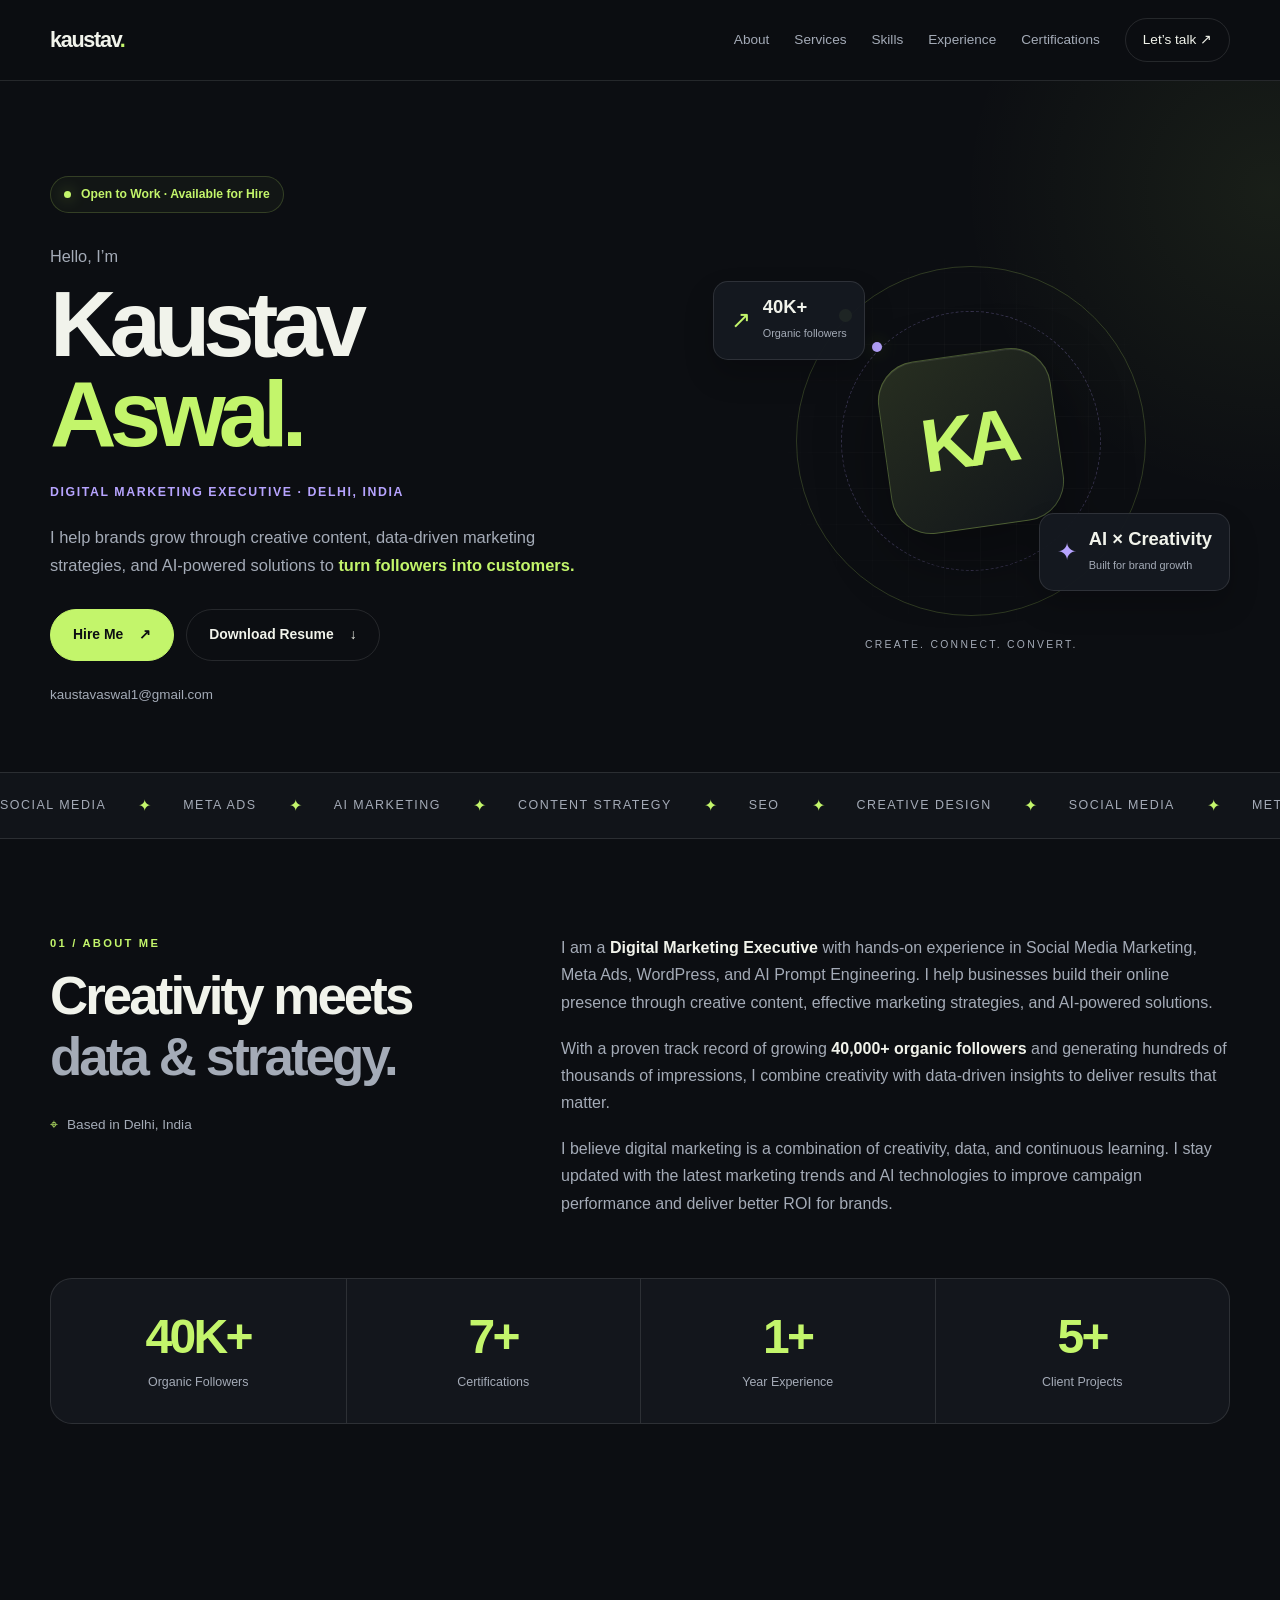
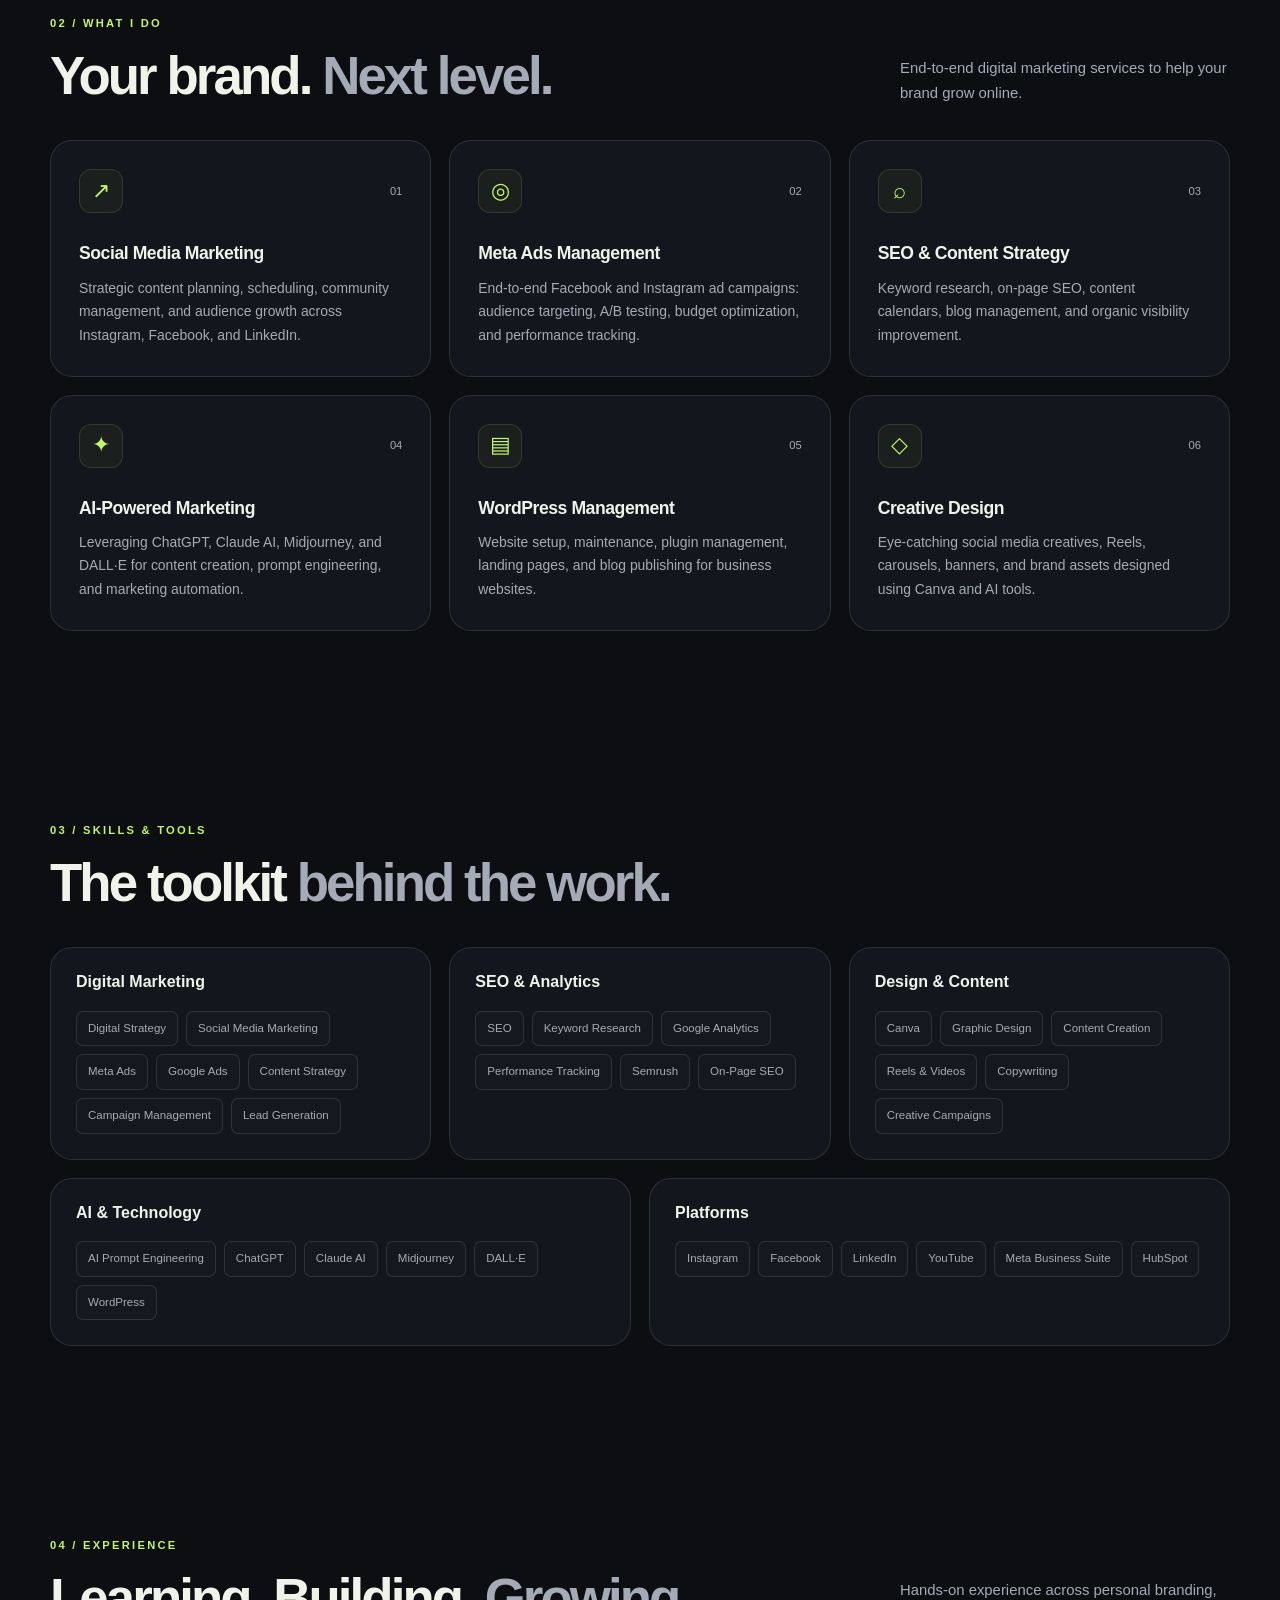
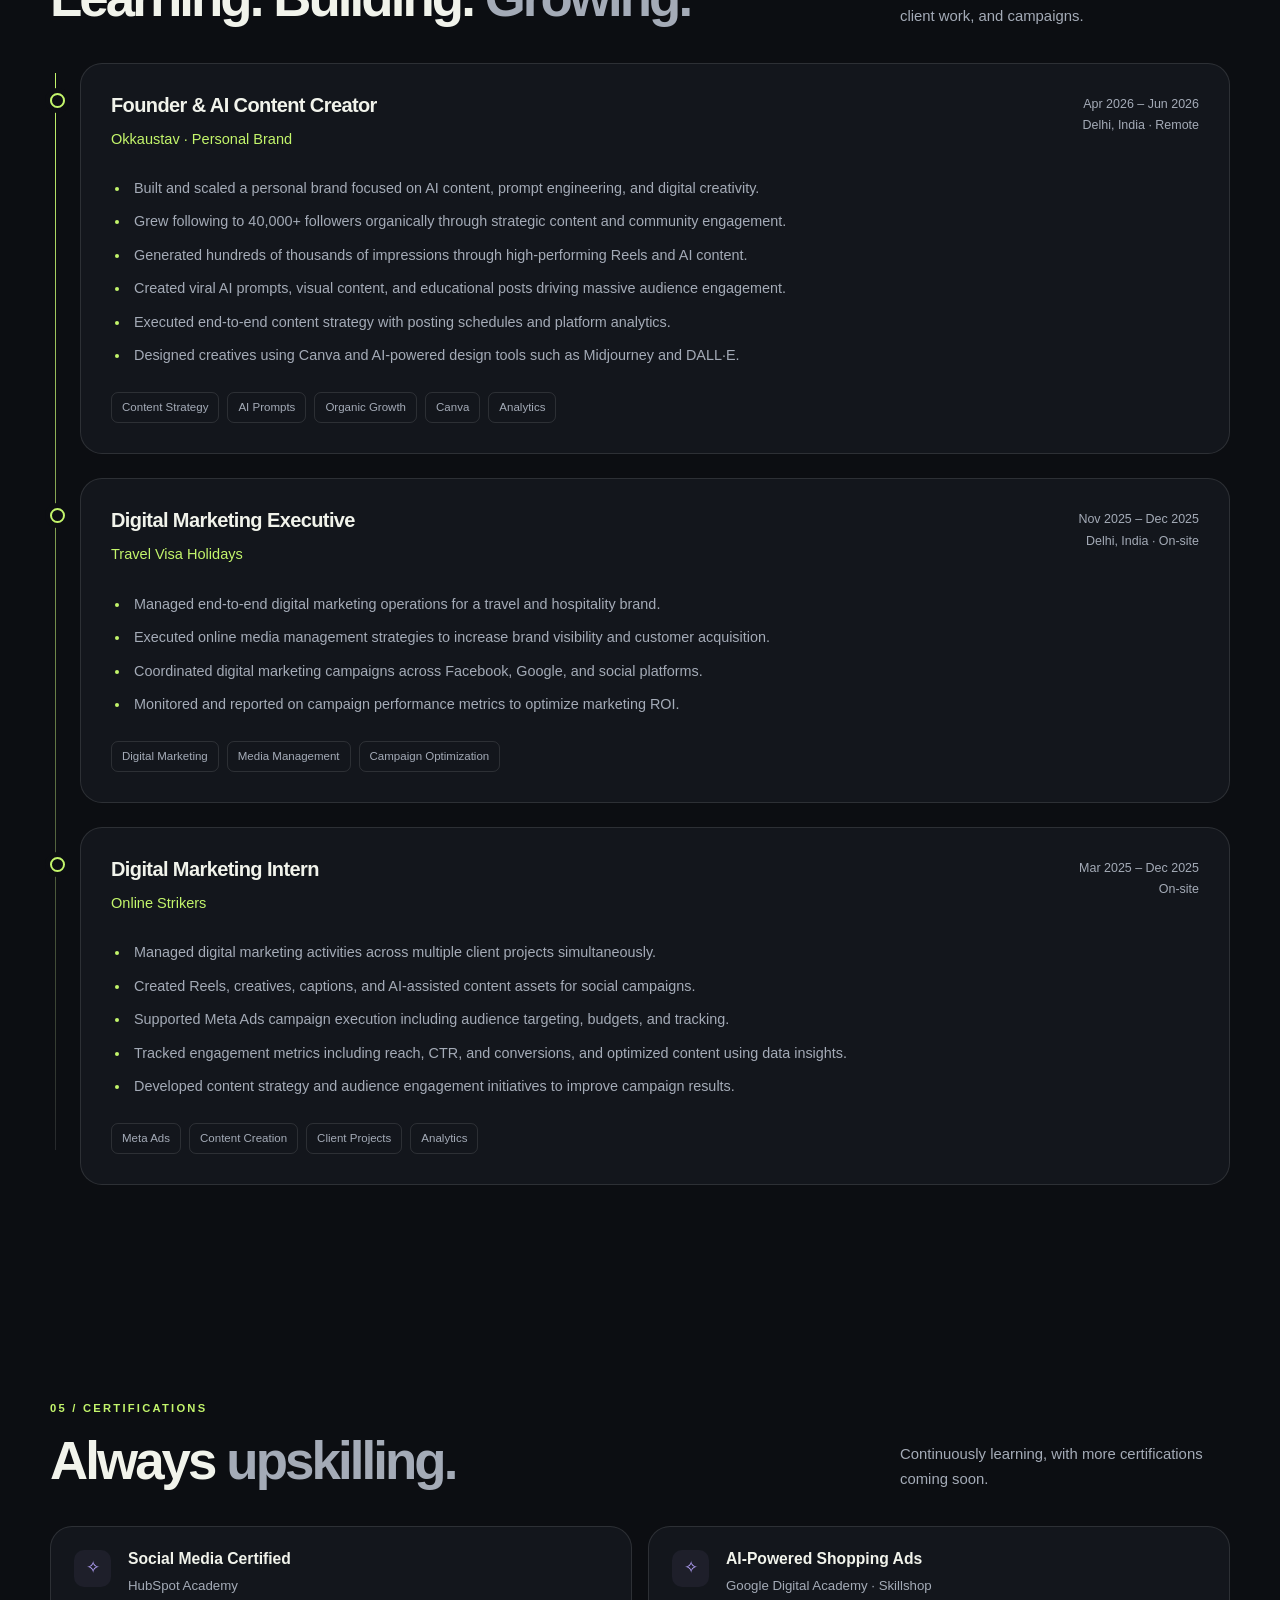
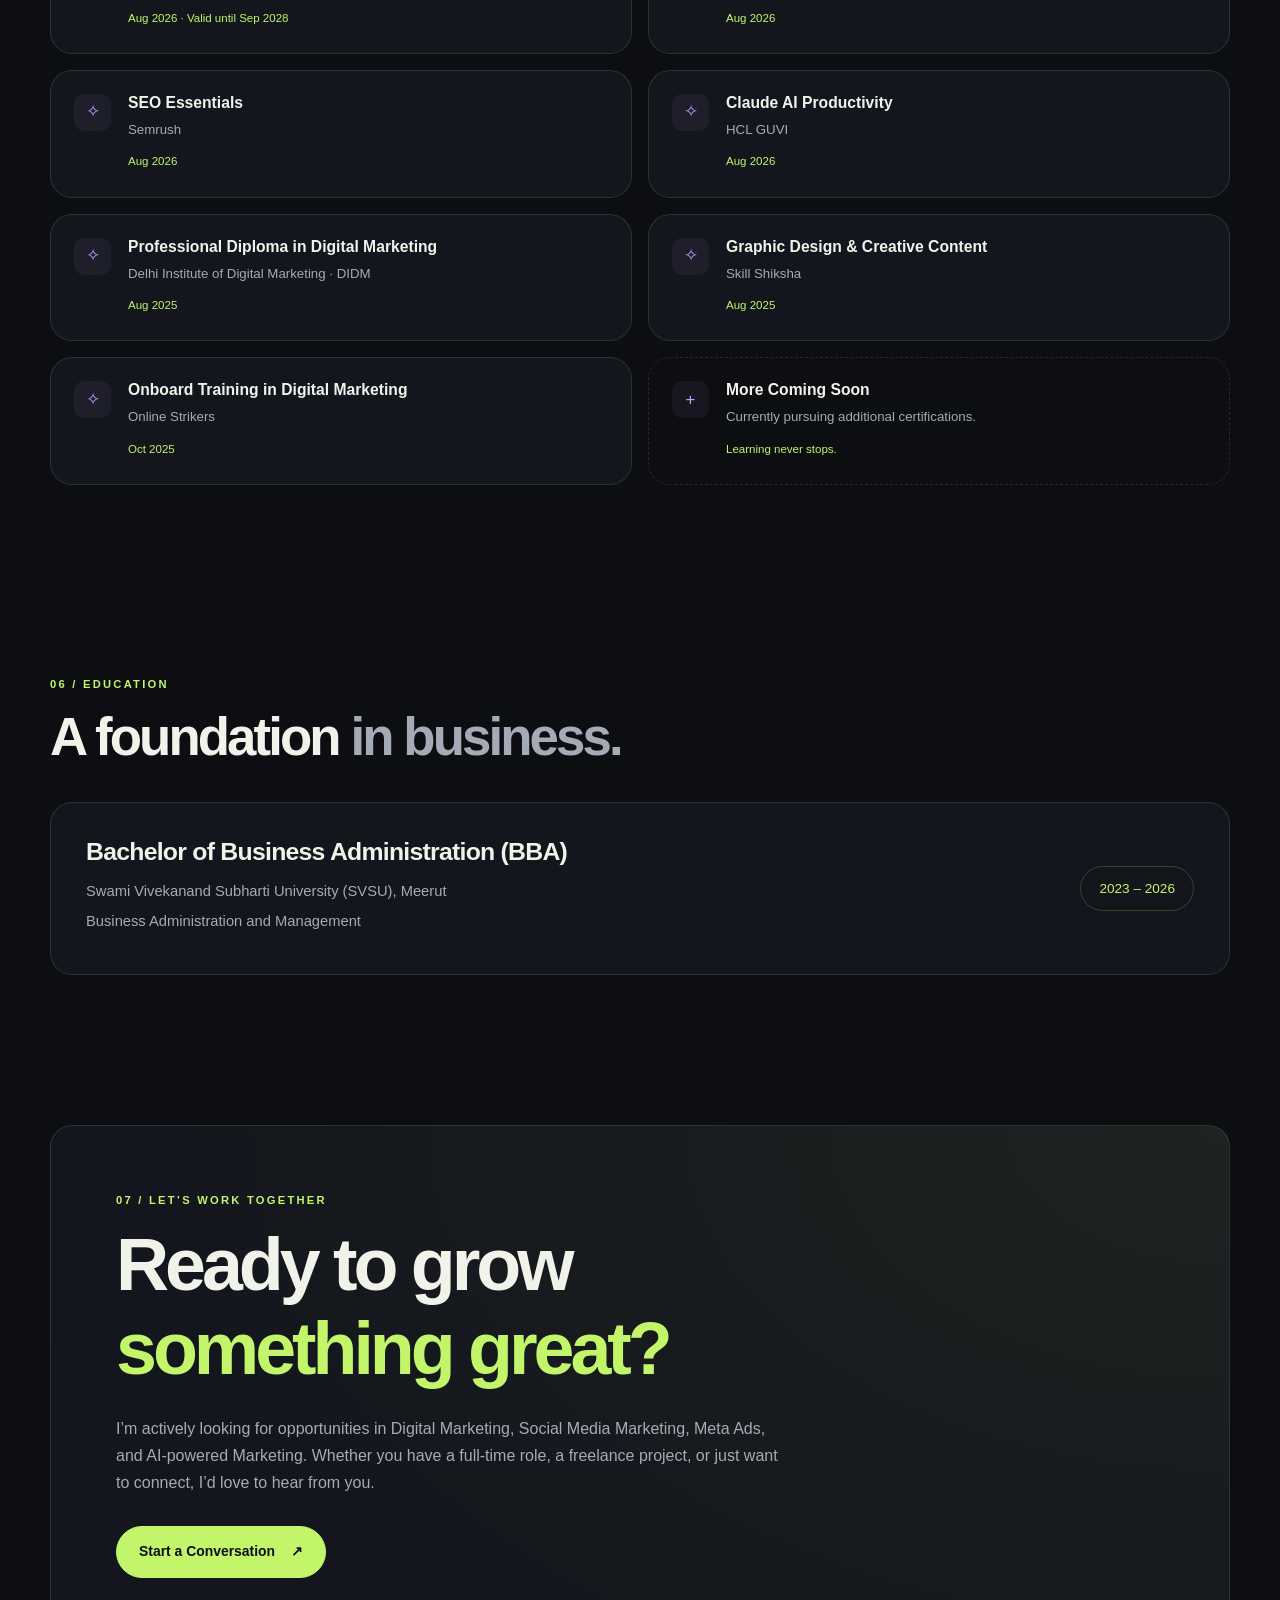
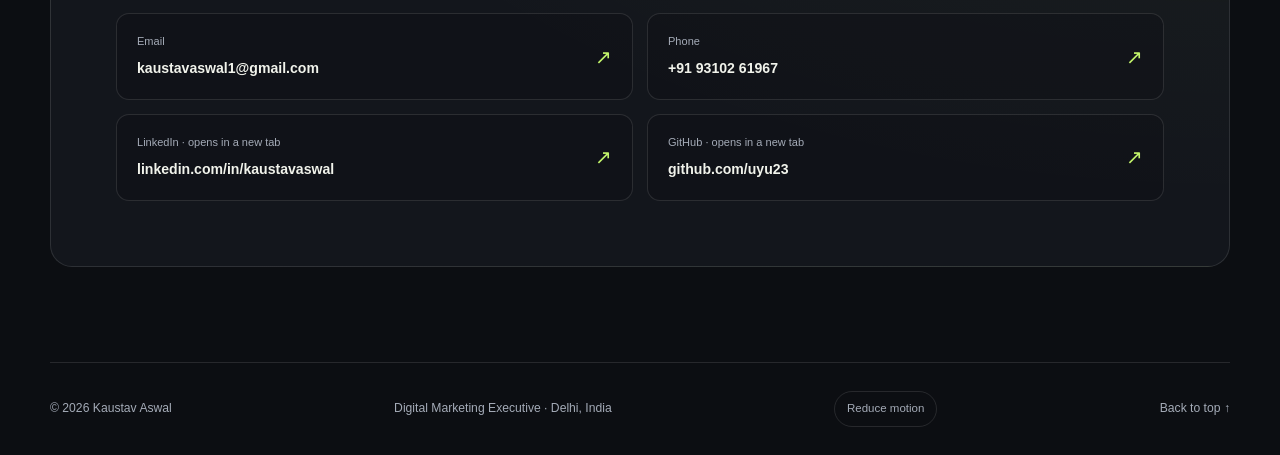
==== commit 4b902a08: "Update index.html" ====
--- a/index.html
+++ b/index.html
@@ -1,593 +1,1616 @@
 <!DOCTYPE html>
 <html lang="en">
 <head>
-    <meta charset="UTF-8">
-    <meta name="viewport" content="width=device-width, initial-scale=1.0">
-    <title>Kaustav Aswal | Digital Marketing Portfolio</title>
-    <meta name="description" content="Portfolio of Kaustav Aswal - Digital Marketing Executive specializing in Social Media Marketing, Meta Ads, WordPress, SEO, and AI Prompt Engineering. Open to opportunities.">
-    <meta name="keywords" content="Kaustav Aswal, Digital Marketing, Social Media Marketing, Meta Ads, SEO, WordPress, AI Prompt Engineer, Portfolio, Hire">
-    <meta name="author" content="Kaustav Aswal">
-
-    <!-- Open Graph -->
-    <meta property="og:title" content="Kaustav Aswal | Digital Marketing Portfolio">
-    <meta property="og:description" content="Digital Marketing Executive | Social Media Marketing, Meta Ads, SEO, WordPress & AI. Available for hire.">
-    <meta property="og:type" content="website">
-
-    <!-- Google Fonts -->
-    <link href="https://fonts.googleapis.com/css2?family=Inter:wght@300;400;500;600;700;800;900&family=Space+Grotesk:wght@400;500;600;700&display=swap" rel="stylesheet">
-
-    <!-- Font Awesome Icons -->
-    <link rel="stylesheet" href="https://cdnjs.cloudflare.com/ajax/libs/font-awesome/6.5.1/css/all.min.css">
-
-    <link rel="stylesheet" href="style.css">
+  <meta charset="UTF-8">
+  <meta name="viewport" content="width=device-width, initial-scale=1">
+  <meta
+    name="description"
+    content="Kaustav Aswal — Digital Marketing Executive based in Delhi. Social media marketing, Meta Ads, SEO, creative content, and AI-powered marketing."
+  >
+  <meta name="theme-color" content="#0c0e12">
+  <title>Kaustav Aswal | Digital Marketing & AI</title>
+
+  <style>
+    /* =========================
+       THEME
+    ========================== */
+    :root {
+      --bg: #0c0e12;
+      --surface: #13161c;
+      --text: #f1f3eb;
+      --muted: #a4abb7;
+      --accent: #c3f56b;
+      --purple: #b7a4ff;
+      --line: rgba(255,255,255,.11);
+      --radius: 22px;
+    }
+
+    * { box-sizing: border-box; }
+
+    html {
+      scroll-behavior: smooth;
+      scroll-padding-top: 100px;
+    }
+
+    body {
+      margin: 0;
+      color: var(--text);
+      background: var(--bg);
+      font-family: "Segoe UI", Arial, sans-serif;
+      line-height: 1.7;
+      -webkit-font-smoothing: antialiased;
+    }
+
+    a { color: inherit; text-decoration: none; }
+    button { font: inherit; }
+    h1, h2, h3, p { margin-top: 0; }
+    h1, h2, h3 { line-height: 1.15; }
+    ::selection { color: var(--bg); background: var(--accent); }
+
+    a:focus-visible, button:focus-visible {
+      outline: 3px solid var(--accent);
+      outline-offset: 5px;
+    }
+
+    .wrap {
+      width: min(1180px, calc(100% - 48px));
+      margin-inline: auto;
+    }
+
+    .muted { color: var(--muted); }
+    .accent { color: var(--accent); }
+
+    .skip {
+      position: fixed;
+      top: -100px;
+      left: 16px;
+      z-index: 100;
+      background: var(--accent);
+      color: var(--bg);
+      padding: 12px 18px;
+      border-radius: 8px;
+    }
+
+    .skip:focus { top: 12px; }
+
+    .progress {
+      position: fixed;
+      inset: 0 0 auto;
+      height: 3px;
+      z-index: 60;
+      background: var(--accent);
+      transform: scaleX(0);
+      transform-origin: left;
+      pointer-events: none;
+    }
+
+    /* =========================
+       NAVIGATION
+    ========================== */
+    .header {
+      position: sticky;
+      top: 0;
+      z-index: 50;
+      border-bottom: 1px solid var(--line);
+      background: rgba(12,14,18,.9);
+      backdrop-filter: blur(18px);
+    }
+
+    .nav {
+      min-height: 80px;
+      display: flex;
+      justify-content: space-between;
+      align-items: center;
+      gap: 24px;
+    }
+
+    .logo {
+      flex-shrink: 0;
+      font-size: 1.35rem;
+      font-weight: 850;
+      letter-spacing: -.06em;
+    }
+
+    .logo span { color: var(--accent); }
+
+    .nav-links {
+      display: flex;
+      align-items: center;
+      gap: 25px;
+    }
+
+    .nav-links a {
+      font-size: .85rem;
+      color: var(--muted);
+      white-space: nowrap;
+      transition: color .2s;
+    }
+
+    .nav-links a:hover { color: var(--accent); }
+
+    .nav-links .nav-cta {
+      padding: 9px 17px;
+      border: 1px solid var(--line);
+      border-radius: 99px;
+      color: var(--text);
+    }
+
+    /* =========================
+       HERO
+    ========================== */
+    .hero {
+      position: relative;
+      overflow: hidden;
+      padding: 95px 0 65px;
+    }
+
+    .hero::before {
+      content: "";
+      position: absolute;
+      width: 640px;
+      height: 640px;
+      top: -210px;
+      right: -310px;
+      background: radial-gradient(circle, #c3f56b12, transparent 68%);
+      pointer-events: none;
+    }
+
+    .hero-grid {
+      display: grid;
+      grid-template-columns: 1.2fr 1fr;
+      align-items: center;
+      gap: 42px;
+    }
+
+    .availability {
+      display: inline-flex;
+      align-items: center;
+      gap: 10px;
+      padding: 7px 13px;
+      border: 1px solid #c3f56b30;
+      border-radius: 99px;
+      background: #c3f56b09;
+      color: var(--accent);
+      font-size: .76rem;
+      font-weight: 650;
+    }
+
+    .status-dot {
+      width: 7px;
+      height: 7px;
+      border-radius: 50%;
+      background: var(--accent);
+      box-shadow: 0 0 15px #c3f56b77;
+    }
+
+    .hello {
+      margin: 30px 0 10px;
+      font-size: 1.02rem;
+      color: var(--muted);
+    }
+
+    h1 {
+      margin-bottom: 23px;
+      font-size: clamp(3.4rem, 7.2vw, 6.5rem);
+      font-weight: 850;
+      line-height: .97;
+      letter-spacing: -.075em;
+    }
+
+    h1 span { display: block; color: var(--accent); }
+
+    .hero-role {
+      font-size: .77rem;
+      font-weight: 650;
+      letter-spacing: .13em;
+      text-transform: uppercase;
+      color: var(--purple);
+    }
+
+    .hero-description {
+      max-width: 560px;
+      margin-block: 20px 0;
+      font-size: 1.03rem;
+      color: var(--muted);
+    }
+
+    .buttons {
+      display: flex;
+      flex-wrap: wrap;
+      gap: 12px;
+      margin-top: 30px;
+    }
+
+    .btn {
+      display: inline-flex;
+      align-items: center;
+      justify-content: center;
+      gap: 16px;
+      padding: 13px 22px;
+      border: 1px solid var(--line);
+      border-radius: 99px;
+      font-size: .87rem;
+      font-weight: 700;
+      transition: transform .25s, background .25s, box-shadow .25s;
+    }
+
+    .btn:hover {
+      transform: translateY(-4px);
+      background: #20252d;
+    }
+
+    .btn-primary {
+      background: var(--accent);
+      border-color: var(--accent);
+      color: var(--bg);
+    }
+
+    .btn-primary:hover {
+      background: #d0ff85;
+      box-shadow: 0 10px 35px #c3f56b20;
+    }
+
+    .hero-email {
+      display: inline-block;
+      margin-top: 23px;
+      font-size: .84rem;
+      color: var(--muted);
+      overflow-wrap: anywhere;
+    }
+
+    .hero-email:hover { color: var(--accent); }
+
+    /* Decorative brand illustration — not an analytics chart. */
+    .hero-visual {
+      position: relative;
+      height: 440px;
+      display: grid;
+      place-items: center;
+      isolation: isolate;
+    }
+
+    .visual-grid {
+      position: absolute;
+      inset: 15px;
+      z-index: -1;
+      background-image:
+        linear-gradient(var(--line) 1px, transparent 1px),
+        linear-gradient(90deg, var(--line) 1px, transparent 1px);
+      background-size: 36px 36px;
+      opacity: .25;
+      border-radius: 50%;
+      mask-image: radial-gradient(circle, black 25%, transparent 70%);
+    }
+
+    .orbit {
+      position: absolute;
+      width: 350px;
+      height: 350px;
+      border: 1px solid #c3f56b30;
+      border-radius: 50%;
+      animation: spin 26s linear infinite;
+    }
+
+    .orbit::before {
+      content: "";
+      position: absolute;
+      top: 42px;
+      left: 42px;
+      width: 13px;
+      height: 13px;
+      border-radius: 50%;
+      background: var(--accent);
+      box-shadow: 0 0 22px #c3f56b55;
+    }
+
+    .orbit.second {
+      width: 260px;
+      height: 260px;
+      border-style: dashed;
+      border-color: #b7a4ff40;
+      animation-direction: reverse;
+      animation-duration: 35s;
+    }
+
+    .orbit.second::before {
+      top: 30px;
+      left: 30px;
+      background: var(--purple);
+      width: 10px;
+      height: 10px;
+    }
+
+    .monogram {
+      width: 174px;
+      height: 174px;
+      border-radius: 40px;
+      display: grid;
+      place-items: center;
+      font-size: 4.7rem;
+      font-weight: 900;
+      letter-spacing: -.12em;
+      padding-right: 9px;
+      color: var(--accent);
+      border: 1px solid #c3f56b45;
+      background: linear-gradient(145deg, #272e20, #12161a);
+      box-shadow: 0 25px 70px #0005, inset 0 1px 0 #ffffff15;
+      transform: rotate(-8deg);
+      animation: float 6s ease-in-out infinite;
+    }
+
+    .floating-label {
+      position: absolute;
+      display: flex;
+      align-items: center;
+      gap: 12px;
+      padding: 13px 17px;
+      background: rgba(22,26,33,.95);
+      border: 1px solid var(--line);
+      border-radius: 15px;
+      box-shadow: 0 15px 30px #0003;
+      animation: float 6s ease-in-out infinite;
+    }
+
+    .floating-label strong {
+      display: block;
+      font-size: 1.15rem;
+      line-height: 1.25;
+    }
+
+    .floating-label small { color: var(--muted); font-size: .68rem; }
+    .floating-label .symbol { font-size: 1.5rem; color: var(--accent); }
+    .label-one { left: 0; top: 60px; }
+    .label-two { right: 0; bottom: 70px; animation-delay: -3s; }
+    .label-two .symbol { color: var(--purple); }
+
+    .visual-caption {
+      position: absolute;
+      bottom: 8px;
+      color: var(--muted);
+      font-size: .65rem;
+      letter-spacing: .22em;
+      text-transform: uppercase;
+    }
+
+    .hero-copy > * { animation: enter .85s both; }
+    .hero-copy h1 { animation-delay: .1s; }
+    .hero-copy .hero-description { animation-delay: .2s; }
+    .hero-copy .buttons { animation-delay: .3s; }
+
+    /* =========================
+       SCROLLING STRIP
+    ========================== */
+    .ticker {
+      overflow: hidden;
+      padding: 19px 0;
+      border-block: 1px solid var(--line);
+      background: #111419;
+    }
+
+    .ticker-track {
+      display: flex;
+      width: max-content;
+      animation: marquee 32s linear infinite;
+    }
+
+    .ticker-group {
+      display: flex;
+      align-items: center;
+      gap: 32px;
+      padding-right: 32px;
+    }
+
+    .ticker span {
+      color: var(--muted);
+      font-size: .78rem;
+      letter-spacing: .12em;
+      text-transform: uppercase;
+      white-space: nowrap;
+    }
+
+    .ticker b { color: var(--accent); font-weight: 400; }
+
+    /* =========================
+       SHARED SECTIONS
+    ========================== */
+    .section { padding-block: 95px; }
+
+    .section-head {
+      display: flex;
+      justify-content: space-between;
+      align-items: flex-end;
+      gap: 35px;
+      margin-bottom: 34px;
+    }
+
+    .section-head > p {
+      max-width: 330px;
+      margin-bottom: 0;
+      color: var(--muted);
+      font-size: .93rem;
+    }
+
+    .eyebrow {
+      display: block;
+      margin-bottom: 13px;
+      font-size: .7rem;
+      font-weight: 650;
+      text-transform: uppercase;
+      letter-spacing: .2em;
+      color: var(--accent);
+    }
+
+    h2 {
+      margin-bottom: 0;
+      font-size: clamp(2rem, 4.5vw, 3.3rem);
+      letter-spacing: -.055em;
+    }
+
+    h2 em { color: var(--muted); font-style: normal; }
+
+    .panel {
+      border: 1px solid var(--line);
+      background: var(--surface);
+      border-radius: var(--radius);
+    }
+
+    .motion-card {
+      position: relative;
+      overflow: hidden;
+      transition: transform .3s, border-color .3s, box-shadow .3s;
+    }
+
+    .motion-card::before {
+      content: "";
+      position: absolute;
+      inset: 0;
+      background: radial-gradient(
+        350px circle at var(--mx, 50%) var(--my, 50%),
+        #c3f56b0d,
+        transparent 65%
+      );
+      opacity: 0;
+      transition: opacity .3s;
+      pointer-events: none;
+    }
+
+    .motion-card:hover {
+      transform: translateY(-5px);
+      border-color: #c3f56b40;
+      box-shadow: 0 18px 40px #0002;
+    }
+
+    .motion-card:hover::before { opacity: 1; }
+
+    .tags { display: flex; flex-wrap: wrap; gap: 8px; }
+
+    .tags span {
+      padding: 5px 10px;
+      border: 1px solid var(--line);
+      border-radius: 7px;
+      color: var(--muted);
+      font-size: .72rem;
+    }
+
+    /* =========================
+       ABOUT
+    ========================== */
+    .about-grid {
+      display: grid;
+      grid-template-columns: .8fr 1.2fr;
+      gap: 65px;
+    }
+
+    .about-heading h2 { max-width: 400px; }
+
+    .location {
+      display: inline-flex;
+      gap: 9px;
+      align-items: center;
+      margin-top: 25px;
+      color: var(--muted);
+      font-size: .85rem;
+    }
+
+    .location span { color: var(--accent); }
+
+    .about-copy p { color: var(--muted); margin-bottom: 19px; }
+    .about-copy strong { color: var(--text); font-weight: 650; }
+
+    .stats {
+      display: grid;
+      grid-template-columns: repeat(4, 1fr);
+      margin-top: 42px;
+      overflow: hidden;
+    }
+
+    .stat { padding: 29px 20px; text-align: center; }
+    .stat + .stat { border-left: 1px solid var(--line); }
+
+    .stat strong {
+      display: block;
+      color: var(--accent);
+      font-size: clamp(2rem, 4vw, 3rem);
+      line-height: 1.2;
+      letter-spacing: -.055em;
+    }
+
+    .stat span { display: block; margin-top: 7px; font-size: .78rem; color: var(--muted); }
+
+    /* =========================
+       SERVICES
+    ========================== */
+    .services-grid {
+      display: grid;
+      grid-template-columns: repeat(3, 1fr);
+      gap: 18px;
+    }
+
+    .service { padding: 28px; }
+
+    .service-top {
+      display: flex;
+      align-items: center;
+      justify-content: space-between;
+      margin-bottom: 30px;
+    }
+
+    .service-icon {
+      display: grid;
+      place-items: center;
+      width: 44px;
+      height: 44px;
+      color: var(--accent);
+      background: #c3f56b0b;
+      border: 1px solid #c3f56b20;
+      border-radius: 12px;
+      font-size: 1.35rem;
+    }
+
+    .service-number { font-size: .7rem; color: var(--muted); }
+    .service h3 { margin-bottom: 13px; font-size: 1.1rem; letter-spacing: -.025em; }
+    .service p { margin: 0; font-size: .87rem; color: var(--muted); }
+
+    /* =========================
+       SKILLS
+    ========================== */
+    .skills-grid {
+      display: grid;
+      grid-template-columns: repeat(6, 1fr);
+      gap: 18px;
+    }
+
+    .skill-card { grid-column: span 2; padding: 25px; }
+    .skill-card:nth-last-child(-n+2) { grid-column: span 3; }
+    .skill-card h3 { font-size: 1rem; margin-bottom: 19px; }
+
+    .skill-card .tags span {
+      background: #ffffff03;
+      padding: 7px 11px;
+      transition: color .2s, border-color .2s;
+    }
+
+    .skill-card .tags span:hover { color: var(--accent); border-color: #c3f56b55; }
+
+    /* =========================
+       EXPERIENCE
+    ========================== */
+    .timeline { position: relative; padding-left: 30px; }
+
+    .timeline::before {
+      content: "";
+      position: absolute;
+      left: 5px;
+      top: 10px;
+      bottom: 35px;
+      width: 1px;
+      background: linear-gradient(var(--accent), var(--line));
+    }
+
+    .job { position: relative; margin-bottom: 24px; }
+
+    .job::before {
+      content: "";
+      position: absolute;
+      top: 30px;
+      left: -30px;
+      width: 11px;
+      height: 11px;
+      border-radius: 50%;
+      border: 2px solid var(--accent);
+      background: var(--bg);
+      box-shadow: 0 0 0 5px var(--bg);
+    }
+
+    .job-inner { padding: 30px; }
+
+    .job-head {
+      display: flex;
+      align-items: flex-start;
+      justify-content: space-between;
+      gap: 24px;
+    }
+
+    .job h3 { font-size: 1.25rem; margin-bottom: 8px; letter-spacing: -.03em; }
+    .company { color: var(--accent); font-size: .91rem; }
+    .job-meta { text-align: right; font-size: .78rem; color: var(--muted); flex-shrink: 0; }
+    .job-meta span { display: block; }
+
+    .job ul { padding-left: 19px; margin-block: 24px; }
+    .job li { padding-left: 4px; margin-bottom: 9px; font-size: .9rem; color: var(--muted); }
+    .job li::marker { color: var(--accent); }
+
+    /* =========================
+       CERTIFICATIONS
+    ========================== */
+    .cert-grid {
+      display: grid;
+      grid-template-columns: repeat(2, 1fr);
+      gap: 16px;
+    }
+
+    .cert {
+      display: flex;
+      gap: 17px;
+      padding: 23px;
+      align-items: flex-start;
+    }
+
+    .cert-symbol {
+      display: grid;
+      place-items: center;
+      flex-shrink: 0;
+      width: 37px;
+      height: 37px;
+      border-radius: 10px;
+      background: #b7a4ff10;
+      color: var(--purple);
+      font-size: 1.05rem;
+    }
+
+    .cert h3 { font-size: .98rem; margin-bottom: 7px; }
+    .cert p { color: var(--muted); margin-bottom: 5px; font-size: .83rem; }
+    .cert small { color: var(--accent); font-size: .72rem; }
+    .cert.upcoming { border-style: dashed; background: transparent; }
+
+    /* =========================
+       EDUCATION
+    ========================== */
+    .education-card {
+      display: flex;
+      justify-content: space-between;
+      align-items: center;
+      gap: 30px;
+      padding: 35px;
+    }
+
+    .education-card h3 {
+      font-size: clamp(1.15rem, 2.5vw, 1.55rem);
+      margin-bottom: 12px;
+      letter-spacing: -.03em;
+    }
+
+    .education-card p { color: var(--muted); margin-bottom: 5px; font-size: .92rem; }
+
+    .education-date {
+      white-space: nowrap;
+      padding: 10px 18px;
+      border: 1px solid #c3f56b35;
+      border-radius: 99px;
+      color: var(--accent);
+      font-size: .85rem;
+    }
+
+    /* =========================
+       CONTACT & FOOTER
+    ========================== */
+    .contact-section { padding-top: 55px; }
+
+    .contact-box {
+      position: relative;
+      overflow: hidden;
+      padding: clamp(28px, 6vw, 65px);
+      background:
+        radial-gradient(ellipse at top right, #c3f56b0f, transparent 65%),
+        var(--surface);
+    }
+
+    .contact-box h2 { max-width: 750px; font-size: clamp(2.5rem, 6vw, 4.6rem); }
+
+    .contact-copy { max-width: 670px; color: var(--muted); margin-top: 23px; }
+
+    .contact-links {
+      display: grid;
+      grid-template-columns: repeat(2, 1fr);
+      gap: 14px;
+      margin-top: 35px;
+    }
+
+    .contact-link {
+      min-width: 0;
+      display: flex;
+      align-items: center;
+      justify-content: space-between;
+      gap: 15px;
+      border: 1px solid var(--line);
+      background: #0c0e1255;
+      border-radius: 13px;
+      padding: 18px 20px;
+      transition: border-color .25s, background .25s;
+    }
+
+    .contact-link:hover { border-color: #c3f56b55; background: #c3f56b06; }
+    .contact-link small { display: block; color: var(--muted); font-size: .69rem; margin-bottom: 3px; }
+    .contact-link strong { font-size: .88rem; font-weight: 600; overflow-wrap: anywhere; }
+    .contact-link > span:last-child { color: var(--accent); font-size: 1.25rem; }
+
+    .footer {
+      display: flex;
+      justify-content: space-between;
+      align-items: center;
+      gap: 25px;
+      padding-block: 28px;
+      border-top: 1px solid var(--line);
+      color: var(--muted);
+      font-size: .76rem;
+    }
+
+    .footer p { margin: 0; }
+
+    .motion-toggle {
+      background: transparent;
+      border: 1px solid var(--line);
+      border-radius: 99px;
+      padding: 7px 12px;
+      color: var(--muted);
+      cursor: pointer;
+      font-size: .72rem;
+    }
+
+    .motion-toggle:hover { color: var(--text); }
+
+    /* =========================
+       ANIMATIONS
+    ========================== */
+    .reveal {
+      transition: opacity .7s ease, transform .7s ease;
+      transition-delay: var(--delay, 0ms);
+    }
+
+    .reveal.pending { opacity: 0; transform: translateY(25px); }
+
+    @keyframes enter {
+      from { opacity: 0; transform: translateY(22px); }
+      to { opacity: 1; transform: translateY(0); }
+    }
+
+    @keyframes float {
+      0%, 100% { translate: 0 0; }
+      50% { translate: 0 -13px; }
+    }
+
+    @keyframes spin { to { transform: rotate(360deg); } }
+    @keyframes marquee { to { transform: translateX(-50%); } }
+
+    /* Manual motion control. */
+    html.motion-off { scroll-behavior: auto; }
+
+    html.motion-off *,
+    html.motion-off *::before,
+    html.motion-off *::after {
+      animation: none !important;
+      transition: none !important;
+    }
+
+    html.motion-off .reveal.pending { opacity: 1; transform: none; }
+    html.motion-off .motion-card:hover,
+    html.motion-off .btn:hover { transform: none; }
+
+    /* =========================
+       RESPONSIVE
+    ========================== */
+    @media (max-width: 1000px) {
+      .nav-links { gap: 17px; }
+      .hero-grid { gap: 15px; }
+      .hero-visual { height: 390px; }
+      .orbit { width: 290px; height: 290px; }
+      .orbit::before { top: 34px; left: 34px; }
+      .orbit.second { width: 225px; height: 225px; }
+      .orbit.second::before { top: 26px; left: 26px; }
+      .monogram { width: 145px; height: 145px; font-size: 4rem; }
+      .floating-label { padding: 10px 12px; }
+      .floating-label strong { font-size: 1rem; }
+      .label-one { top: 40px; }
+      .label-two { bottom: 55px; }
+      .services-grid { grid-template-columns: repeat(2, 1fr); }
+      .about-grid { gap: 35px; }
+    }
+
+    @media (max-width: 760px) {
+      html { scroll-padding-top: 130px; }
+      .wrap { width: min(1180px, calc(100% - 32px)); }
+
+      .nav {
+        min-height: auto;
+        align-items: flex-start;
+        flex-direction: column;
+        gap: 10px;
+        padding-block: 12px;
+      }
+
+      .nav-links {
+        width: 100%;
+        overflow-x: auto;
+        gap: 22px;
+        padding: 3px 5px 8px;
+        scrollbar-width: thin;
+      }
+
+      .nav-links a { font-size: .76rem; }
+      .nav-links .nav-cta { padding: 0; border: 0; color: var(--accent); }
+
+      .hero { padding-top: 55px; padding-bottom: 35px; }
+      .hero-grid { grid-template-columns: 1fr; gap: 30px; }
+      h1 { font-size: clamp(3.8rem, 13vw, 6rem); }
+      .hero-visual { width: min(420px, 100%); margin-inline: auto; height: 350px; }
+      .label-one { left: 8px; top: 25px; }
+      .label-two { right: 8px; bottom: 40px; }
+
+      .section { padding-block: 65px; }
+      .section-head { flex-direction: column; align-items: flex-start; gap: 18px; }
+      .section-head > p { max-width: 100%; }
+      .about-grid { grid-template-columns: 1fr; gap: 25px; }
+
+      .stats { grid-template-columns: repeat(2, 1fr); }
+      .stat:nth-child(3) { border-left: 0; }
+      .stat:nth-child(n+3) { border-top: 1px solid var(--line); }
+
+      .skills-grid { grid-template-columns: repeat(2, 1fr); }
+      .skill-card, .skill-card:nth-last-child(-n+2) { grid-column: span 1; }
+      .skill-card:last-child { grid-column: 1 / -1; }
+
+      .job-head { flex-direction: column; gap: 13px; }
+      .job-meta { text-align: left; }
+      .job-inner { padding: 23px; }
+      .cert-grid { grid-template-columns: 1fr; }
+      .education-card { align-items: flex-start; flex-direction: column; padding: 27px; }
+      .contact-links { grid-template-columns: 1fr; }
+      .footer { flex-wrap: wrap; }
+    }
+
+    @media (max-width: 480px) {
+      .services-grid, .skills-grid { grid-template-columns: 1fr; }
+      .skill-card:last-child { grid-column: auto; }
+      .service { padding: 25px; }
+      .hero-role { font-size: .66rem; letter-spacing: .08em; }
+      .availability { font-size: .69rem; }
+      .timeline { padding-left: 23px; }
+      .job::before { left: -23px; }
+      .job-inner { padding: 20px; }
+      .contact-link { padding: 15px; }
+      .contact-link strong { font-size: .8rem; }
+    }
+
+    @media (prefers-reduced-motion: reduce) {
+      html { scroll-behavior: auto; }
+
+      *, *::before, *::after {
+        animation: none !important;
+        transition: none !important;
+      }
+
+      .reveal.pending { opacity: 1; transform: none; }
+      .motion-card:hover, .btn:hover { transform: none; }
+    }
+  </style>
 </head>
+
 <body>
-
-    <!-- ============ NAVIGATION ============ -->
-    <nav class="navbar" id="navbar">
-        <div class="nav-container">
-            <a href="#hero" class="nav-logo">Kaustav<span class="logo-dot">.</span></a>
-            <ul class="nav-links" id="navLinks">
-                <li><a href="#about" class="nav-link">About</a></li>
-                <li><a href="#services" class="nav-link">Services</a></li>
-                <li><a href="#skills" class="nav-link">Skills</a></li>
-                <li><a href="#experience" class="nav-link">Experience</a></li>
-                <li><a href="#certifications" class="nav-link">Certifications</a></li>
-                <li><a href="#contact" class="nav-link">Contact</a></li>
-                <li><a href="resume/index.html" class="nav-link nav-cta"><i class="fas fa-download"></i> Resume</a></li>
+  <a class="skip" href="#main">Skip to content</a>
+  <div class="progress" aria-hidden="true"></div>
+
+  <header class="header">
+    <nav class="nav wrap" aria-label="Main navigation">
+      <a class="logo" href="#home" aria-label="Kaustav Aswal — home">
+        kaustav<span>.</span>
+      </a>
+
+      <div class="nav-links">
+        <a href="#about">About</a>
+        <a href="#services">Services</a>
+        <a href="#skills">Skills</a>
+        <a href="#experience">Experience</a>
+        <a href="#certifications">Certifications</a>
+        <a class="nav-cta" href="#contact">Let’s talk ↗</a>
+      </div>
+    </nav>
+  </header>
+
+  <main id="main">
+    <!-- HERO -->
+    <section class="hero" id="home" aria-labelledby="hero-title">
+      <div class="wrap hero-grid">
+        <div class="hero-copy">
+          <div class="availability">
+            <span class="status-dot" aria-hidden="true"></span>
+            Open to Work · Available for Hire
+          </div>
+
+          <p class="hello">Hello, I’m</p>
+
+          <h1 id="hero-title">Kaustav <span>Aswal.</span></h1>
+
+          <p class="hero-role">
+            Digital Marketing Executive · Delhi, India
+          </p>
+
+          <p class="hero-description">
+            I help brands grow through creative content, data-driven
+            marketing strategies, and AI-powered solutions to
+            <strong class="accent">turn followers into customers.</strong>
+          </p>
+
+          <div class="buttons">
+            <a
+              class="btn btn-primary"
+              href="mailto:kaustavaswal1@gmail.com?subject=Work%20opportunity"
+            >
+              Hire Me <span aria-hidden="true">↗</span>
+            </a>
+
+            <!-- Upload your actual résumé as resume.pdf beside index.html. -->
+            <a class="btn" href="./resume.pdf" download>
+              Download Resume <span aria-hidden="true">↓</span>
+            </a>
+          </div>
+
+          <a class="hero-email" href="mailto:kaustavaswal1@gmail.com">
+            kaustavaswal1@gmail.com
+          </a>
+        </div>
+
+        <div class="hero-visual" aria-hidden="true">
+          <div class="visual-grid"></div>
+          <div class="orbit"></div>
+          <div class="orbit second"></div>
+          <div class="monogram">KA</div>
+
+          <div class="floating-label label-one">
+            <span class="symbol">↗</span>
+            <div>
+              <strong>40K+</strong>
+              <small>Organic followers</small>
+            </div>
+          </div>
+
+          <div class="floating-label label-two">
+            <span class="symbol">✦</span>
+            <div>
+              <strong>AI × Creativity</strong>
+              <small>Built for brand growth</small>
+            </div>
+          </div>
+
+          <span class="visual-caption">Create. Connect. Convert.</span>
+        </div>
+      </div>
+    </section>
+
+    <!-- Decorative strip; skills are listed accessibly below. -->
+    <div class="ticker" aria-hidden="true">
+      <div class="ticker-track">
+        <div class="ticker-group">
+          <span>Social Media</span><b>✦</b>
+          <span>Meta Ads</span><b>✦</b>
+          <span>AI Marketing</span><b>✦</b>
+          <span>Content Strategy</span><b>✦</b>
+          <span>SEO</span><b>✦</b>
+          <span>Creative Design</span><b>✦</b>
+        </div>
+        <div class="ticker-group">
+          <span>Social Media</span><b>✦</b>
+          <span>Meta Ads</span><b>✦</b>
+          <span>AI Marketing</span><b>✦</b>
+          <span>Content Strategy</span><b>✦</b>
+          <span>SEO</span><b>✦</b>
+          <span>Creative Design</span><b>✦</b>
+        </div>
+      </div>
+    </div>
+
+    <!-- ABOUT -->
+    <section class="section wrap" id="about" aria-labelledby="about-title">
+      <div class="about-grid">
+        <div class="about-heading reveal">
+          <span class="eyebrow">01 / About Me</span>
+          <h2 id="about-title">
+            Creativity meets<br><em>data & strategy.</em>
+          </h2>
+          <p class="location"><span aria-hidden="true">⌖</span> Based in Delhi, India</p>
+        </div>
+
+        <div class="about-copy reveal">
+          <p>
+            I am a <strong>Digital Marketing Executive</strong> with hands-on
+            experience in Social Media Marketing, Meta Ads, WordPress, and
+            AI Prompt Engineering. I help businesses build their online
+            presence through creative content, effective marketing strategies,
+            and AI-powered solutions.
+          </p>
+          <p>
+            With a proven track record of growing
+            <strong>40,000+ organic followers</strong> and generating
+            hundreds of thousands of impressions, I combine creativity
+            with data-driven insights to deliver results that matter.
+          </p>
+          <p>
+            I believe digital marketing is a combination of creativity,
+            data, and continuous learning. I stay updated with the latest
+            marketing trends and AI technologies to improve campaign
+            performance and deliver better ROI for brands.
+          </p>
+        </div>
+      </div>
+
+      <div class="stats panel reveal">
+        <div class="stat"><strong>40K+</strong><span>Organic Followers</span></div>
+        <div class="stat"><strong>7+</strong><span>Certifications</span></div>
+        <div class="stat"><strong>1+</strong><span>Year Experience</span></div>
+        <div class="stat"><strong>5+</strong><span>Client Projects</span></div>
+      </div>
+    </section>
+
+    <!-- SERVICES -->
+    <section class="section wrap" id="services" aria-labelledby="services-title">
+      <div class="section-head reveal">
+        <div>
+          <span class="eyebrow">02 / What I Do</span>
+          <h2 id="services-title">Your brand. <em>Next level.</em></h2>
+        </div>
+        <p>
+          End-to-end digital marketing services to help your brand grow online.
+        </p>
+      </div>
+
+      <div class="services-grid">
+        <article class="service panel motion-card reveal">
+          <div class="service-top">
+            <span class="service-icon" aria-hidden="true">↗</span>
+            <span class="service-number">01</span>
+          </div>
+          <h3>Social Media Marketing</h3>
+          <p>
+            Strategic content planning, scheduling, community management,
+            and audience growth across Instagram, Facebook, and LinkedIn.
+          </p>
+        </article>
+
+        <article class="service panel motion-card reveal">
+          <div class="service-top">
+            <span class="service-icon" aria-hidden="true">◎</span>
+            <span class="service-number">02</span>
+          </div>
+          <h3>Meta Ads Management</h3>
+          <p>
+            End-to-end Facebook and Instagram ad campaigns: audience
+            targeting, A/B testing, budget optimization, and performance tracking.
+          </p>
+        </article>
+
+        <article class="service panel motion-card reveal">
+          <div class="service-top">
+            <span class="service-icon" aria-hidden="true">⌕</span>
+            <span class="service-number">03</span>
+          </div>
+          <h3>SEO & Content Strategy</h3>
+          <p>
+            Keyword research, on-page SEO, content calendars, blog management,
+            and organic visibility improvement.
+          </p>
+        </article>
+
+        <article class="service panel motion-card reveal">
+          <div class="service-top">
+            <span class="service-icon" aria-hidden="true">✦</span>
+            <span class="service-number">04</span>
+          </div>
+          <h3>AI-Powered Marketing</h3>
+          <p>
+            Leveraging ChatGPT, Claude AI, Midjourney, and DALL·E for content
+            creation, prompt engineering, and marketing automation.
+          </p>
+        </article>
+
+        <article class="service panel motion-card reveal">
+          <div class="service-top">
+            <span class="service-icon" aria-hidden="true">▤</span>
+            <span class="service-number">05</span>
+          </div>
+          <h3>WordPress Management</h3>
+          <p>
+            Website setup, maintenance, plugin management, landing pages,
+            and blog publishing for business websites.
+          </p>
+        </article>
+
+        <article class="service panel motion-card reveal">
+          <div class="service-top">
+            <span class="service-icon" aria-hidden="true">◇</span>
+            <span class="service-number">06</span>
+          </div>
+          <h3>Creative Design</h3>
+          <p>
+            Eye-catching social media creatives, Reels, carousels, banners,
+            and brand assets designed using Canva and AI tools.
+          </p>
+        </article>
+      </div>
+    </section>
+
+    <!-- SKILLS -->
+    <section class="section wrap" id="skills" aria-labelledby="skills-title">
+      <div class="section-head reveal">
+        <div>
+          <span class="eyebrow">03 / Skills & Tools</span>
+          <h2 id="skills-title">The toolkit <em>behind the work.</em></h2>
+        </div>
+      </div>
+
+      <div class="skills-grid">
+        <article class="skill-card panel motion-card reveal">
+          <h3>Digital Marketing</h3>
+          <div class="tags">
+            <span>Digital Strategy</span><span>Social Media Marketing</span>
+            <span>Meta Ads</span><span>Google Ads</span>
+            <span>Content Strategy</span><span>Campaign Management</span>
+            <span>Lead Generation</span>
+          </div>
+        </article>
+
+        <article class="skill-card panel motion-card reveal">
+          <h3>SEO & Analytics</h3>
+          <div class="tags">
+            <span>SEO</span><span>Keyword Research</span>
+            <span>Google Analytics</span><span>Performance Tracking</span>
+            <span>Semrush</span><span>On-Page SEO</span>
+          </div>
+        </article>
+
+        <article class="skill-card panel motion-card reveal">
+          <h3>Design & Content</h3>
+          <div class="tags">
+            <span>Canva</span><span>Graphic Design</span>
+            <span>Content Creation</span><span>Reels & Videos</span>
+            <span>Copywriting</span><span>Creative Campaigns</span>
+          </div>
+        </article>
+
+        <article class="skill-card panel motion-card reveal">
+          <h3>AI & Technology</h3>
+          <div class="tags">
+            <span>AI Prompt Engineering</span><span>ChatGPT</span>
+            <span>Claude AI</span><span>Midjourney</span>
+            <span>DALL·E</span><span>WordPress</span>
+          </div>
+        </article>
+
+        <article class="skill-card panel motion-card reveal">
+          <h3>Platforms</h3>
+          <div class="tags">
+            <span>Instagram</span><span>Facebook</span><span>LinkedIn</span>
+            <span>YouTube</span><span>Meta Business Suite</span><span>HubSpot</span>
+          </div>
+        </article>
+      </div>
+    </section>
+
+    <!-- EXPERIENCE -->
+    <section class="section wrap" id="experience" aria-labelledby="experience-title">
+      <div class="section-head reveal">
+        <div>
+          <span class="eyebrow">04 / Experience</span>
+          <h2 id="experience-title">Learning. Building. <em>Growing.</em></h2>
+        </div>
+        <p>Hands-on experience across personal branding, client work, and campaigns.</p>
+      </div>
+
+      <div class="timeline">
+        <article class="job reveal">
+          <div class="job-inner panel">
+            <div class="job-head">
+              <div>
+                <h3>Founder & AI Content Creator</h3>
+                <span class="company">Okkaustav · Personal Brand</span>
+              </div>
+              <div class="job-meta">
+                <span>Apr 2026 – Jun 2026</span>
+                <span>Delhi, India · Remote</span>
+              </div>
+            </div>
+            <ul>
+              <li>Built and scaled a personal brand focused on AI content, prompt engineering, and digital creativity.</li>
+              <li>Grew following to 40,000+ followers organically through strategic content and community engagement.</li>
+              <li>Generated hundreds of thousands of impressions through high-performing Reels and AI content.</li>
+              <li>Created viral AI prompts, visual content, and educational posts driving massive audience engagement.</li>
+              <li>Executed end-to-end content strategy with posting schedules and platform analytics.</li>
+              <li>Designed creatives using Canva and AI-powered design tools such as Midjourney and DALL·E.</li>
             </ul>
-            <button class="hamburger" id="hamburger" aria-label="Toggle navigation">
-                <span></span>
-                <span></span>
-                <span></span>
-            </button>
+            <div class="tags">
+              <span>Content Strategy</span><span>AI Prompts</span>
+              <span>Organic Growth</span><span>Canva</span><span>Analytics</span>
+            </div>
+          </div>
+        </article>
+
+        <article class="job reveal">
+          <div class="job-inner panel">
+            <div class="job-head">
+              <div>
+                <h3>Digital Marketing Executive</h3>
+                <span class="company">Travel Visa Holidays</span>
+              </div>
+              <div class="job-meta">
+                <span>Nov 2025 – Dec 2025</span>
+                <span>Delhi, India · On-site</span>
+              </div>
+            </div>
+            <ul>
+              <li>Managed end-to-end digital marketing operations for a travel and hospitality brand.</li>
+              <li>Executed online media management strategies to increase brand visibility and customer acquisition.</li>
+              <li>Coordinated digital marketing campaigns across Facebook, Google, and social platforms.</li>
+              <li>Monitored and reported on campaign performance metrics to optimize marketing ROI.</li>
+            </ul>
+            <div class="tags">
+              <span>Digital Marketing</span><span>Media Management</span>
+              <span>Campaign Optimization</span>
+            </div>
+          </div>
+        </article>
+
+        <article class="job reveal">
+          <div class="job-inner panel">
+            <div class="job-head">
+              <div>
+                <h3>Digital Marketing Intern</h3>
+                <span class="company">Online Strikers</span>
+              </div>
+              <div class="job-meta">
+                <span>Mar 2025 – Dec 2025</span>
+                <span>On-site</span>
+              </div>
+            </div>
+            <ul>
+              <li>Managed digital marketing activities across multiple client projects simultaneously.</li>
+              <li>Created Reels, creatives, captions, and AI-assisted content assets for social campaigns.</li>
+              <li>Supported Meta Ads campaign execution including audience targeting, budgets, and tracking.</li>
+              <li>Tracked engagement metrics including reach, CTR, and conversions, and optimized content using data insights.</li>
+              <li>Developed content strategy and audience engagement initiatives to improve campaign results.</li>
+            </ul>
+            <div class="tags">
+              <span>Meta Ads</span><span>Content Creation</span>
+              <span>Client Projects</span><span>Analytics</span>
+            </div>
+          </div>
+        </article>
+      </div>
+    </section>
+
+    <!-- CERTIFICATIONS -->
+    <section class="section wrap" id="certifications" aria-labelledby="cert-title">
+      <div class="section-head reveal">
+        <div>
+          <span class="eyebrow">05 / Certifications</span>
+          <h2 id="cert-title">Always <em>upskilling.</em></h2>
         </div>
-    </nav>
-
-    <!-- ============ HERO SECTION ============ -->
-    <section class="hero" id="hero">
-        <div class="hero-bg-grid"></div>
-        <div class="hero-bg-shapes">
-            <div class="shape shape-1"></div>
-            <div class="shape shape-2"></div>
-            <div class="shape shape-3"></div>
+        <p>Continuously learning, with more certifications coming soon.</p>
+      </div>
+
+      <div class="cert-grid">
+        <article class="cert panel motion-card reveal">
+          <span class="cert-symbol" aria-hidden="true">✧</span>
+          <div>
+            <h3>Social Media Certified</h3>
+            <p>HubSpot Academy</p>
+            <small>Aug 2026 · Valid until Sep 2028</small>
+          </div>
+        </article>
+
+        <article class="cert panel motion-card reveal">
+          <span class="cert-symbol" aria-hidden="true">✧</span>
+          <div>
+            <h3>AI-Powered Shopping Ads</h3>
+            <p>Google Digital Academy · Skillshop</p>
+            <small>Aug 2026</small>
+          </div>
+        </article>
+
+        <article class="cert panel motion-card reveal">
+          <span class="cert-symbol" aria-hidden="true">✧</span>
+          <div>
+            <h3>SEO Essentials</h3>
+            <p>Semrush</p>
+            <small>Aug 2026</small>
+          </div>
+        </article>
+
+        <article class="cert panel motion-card reveal">
+          <span class="cert-symbol" aria-hidden="true">✧</span>
+          <div>
+            <h3>Claude AI Productivity</h3>
+            <p>HCL GUVI</p>
+            <small>Aug 2026</small>
+          </div>
+        </article>
+
+        <article class="cert panel motion-card reveal">
+          <span class="cert-symbol" aria-hidden="true">✧</span>
+          <div>
+            <h3>Professional Diploma in Digital Marketing</h3>
+            <p>Delhi Institute of Digital Marketing · DIDM</p>
+            <small>Aug 2025</small>
+          </div>
+        </article>
+
+        <article class="cert panel motion-card reveal">
+          <span class="cert-symbol" aria-hidden="true">✧</span>
+          <div>
+            <h3>Graphic Design & Creative Content</h3>
+            <p>Skill Shiksha</p>
+            <small>Aug 2025</small>
+          </div>
+        </article>
+
+        <article class="cert panel motion-card reveal">
+          <span class="cert-symbol" aria-hidden="true">✧</span>
+          <div>
+            <h3>Onboard Training in Digital Marketing</h3>
+            <p>Online Strikers</p>
+            <small>Oct 2025</small>
+          </div>
+        </article>
+
+        <article class="cert upcoming panel reveal">
+          <span class="cert-symbol" aria-hidden="true">+</span>
+          <div>
+            <h3>More Coming Soon</h3>
+            <p>Currently pursuing additional certifications.</p>
+            <small>Learning never stops.</small>
+          </div>
+        </article>
+      </div>
+    </section>
+
+    <!-- EDUCATION -->
+    <section class="section wrap" id="education" aria-labelledby="education-title">
+      <div class="section-head reveal">
+        <div>
+          <span class="eyebrow">06 / Education</span>
+          <h2 id="education-title">A foundation <em>in business.</em></h2>
         </div>
-        <div class="hero-content">
-            <div class="hire-badge">
-                <span class="hire-dot"></span> Open to Work | Available for Hire
-            </div>
-            <p class="hero-greeting">Hello, I'm</p>
-            <h1 class="hero-name">Kaustav Aswal</h1>
-            <div class="hero-typing-wrapper">
-                <span class="hero-typing-prefix">I'm a&nbsp;</span>
-                <span class="hero-typed" id="typedText"></span>
-                <span class="hero-cursor">|</span>
-            </div>
-            <p class="hero-tagline">
-                I help brands grow through creative content, data-driven marketing strategies,
-                and AI-powered solutions to turn followers into customers.
-            </p>
-            <div class="hero-buttons">
-                <a href="#contact" class="btn btn-primary">
-                    <i class="fas fa-paper-plane"></i> Hire Me
-                </a>
-                <a href="resume/index.html" class="btn btn-outline">
-                    <i class="fas fa-file-alt"></i> Download Resume
-                </a>
-            </div>
-            <div class="hero-socials">
-                <a href="https://www.linkedin.com/in/kaustavaswal/" target="_blank" aria-label="LinkedIn">
-                    <i class="fab fa-linkedin-in"></i>
-                </a>
-                <a href="https://github.com/uyu23" target="_blank" aria-label="GitHub">
-                    <i class="fab fa-github"></i>
-                </a>
-                <a href="mailto:kaustavaswal1@gmail.com" aria-label="Email">
-                    <i class="fas fa-envelope"></i>
-                </a>
+      </div>
+
+      <article class="education-card panel reveal">
+        <div>
+          <h3>Bachelor of Business Administration (BBA)</h3>
+          <p>Swami Vivekanand Subharti University (SVSU), Meerut</p>
+          <p>Business Administration and Management</p>
         </div>
+        <span class="education-date">2023 – 2026</span>
+      </article>
     </section>
 
-    <!-- ============ ABOUT SECTION ============ -->
-    <section class="section about" id="about">
-        <div class="container">
-            <h2 class="section-title">
-                <span class="title-number">01.</span> About Me
-            </h2>
-            <div class="about-grid">
-                <div class="about-text">
-                    <p>
-                        I am a <strong>Digital Marketing Executive</strong> with hands-on experience in
-                        Social Media Marketing, Meta Ads, WordPress, and AI Prompt Engineering. I help
-                        businesses build their online presence through creative content, effective
-                        marketing strategies, and AI-powered solutions.
-                    </p>
-                    <p>
-                        With a proven track record of growing <strong>40,000+ organic followers</strong>
-                        and generating hundreds of thousands of impressions, I combine creativity with
-                        data-driven insights to deliver results that matter.
-                    </p>
-                    <p>
-                        I believe digital marketing is a combination of creativity, data, and continuous
-                        learning. I stay updated with the latest marketing trends and AI technologies to improve
-                        campaign performance and deliver better ROI for brands.
-                    </p>
-                    <div class="about-highlights">
-                        <div class="highlight-item" data-animate>
-                            <span class="highlight-number" data-count="40">0</span><span class="highlight-suffix">K+</span>
-                            <span class="highlight-label">Organic Followers</span>
-                        </div>
-                        <div class="highlight-item" data-animate>
-                            <span class="highlight-number" data-count="7">0</span><span class="highlight-suffix">+</span>
-                            <span class="highlight-label">Certifications</span>
-                        </div>
-                        <div class="highlight-item" data-animate>
-                            <span class="highlight-number" data-count="1">0</span><span class="highlight-suffix">+</span>
-                            <span class="highlight-label">Year Experience</span>
-                        </div>
-                        <div class="highlight-item" data-animate>
-                            <span class="highlight-number" data-count="10">0</span><span class="highlight-suffix">+</span>
-                            <span class="highlight-label">Client Projects</span>
-                        </div>
-                    </div>
-                </div>
-                <div class="about-visual">
-                    <!-- Animated Avatar replacing photo -->
-                    <div class="avatar-container">
-                        <div class="avatar-ring avatar-ring-1"></div>
-                        <div class="avatar-ring avatar-ring-2"></div>
-                        <div class="avatar-ring avatar-ring-3"></div>
-                        <div class="avatar-core">
-                            <span class="avatar-initials">KA</span>
-                        </div>
-                        <div class="avatar-orbit-dot avatar-dot-1"></div>
-                        <div class="avatar-orbit-dot avatar-dot-2"></div>
-                        <div class="avatar-orbit-dot avatar-dot-3"></div>
-                        <div class="avatar-orbit-dot avatar-dot-4"></div>
-                        <!-- Floating icons around avatar -->
-                        <div class="avatar-float-icon float-icon-1"><i class="fab fa-facebook-f"></i></div>
-                        <div class="avatar-float-icon float-icon-2"><i class="fas fa-bullhorn"></i></div>
-                        <div class="avatar-float-icon float-icon-3"><i class="fas fa-chart-line"></i></div>
-                        <div class="avatar-float-icon float-icon-4"><i class="fas fa-robot"></i></div>
-                        <div class="avatar-float-icon float-icon-5"><i class="fab fa-google"></i></div>
-                    </div>
-                </div>
-            </div>
+    <!-- CONTACT -->
+    <section class="section contact-section wrap" id="contact" aria-labelledby="contact-title">
+      <div class="contact-box panel reveal">
+        <span class="eyebrow">07 / Let’s Work Together</span>
+        <h2 id="contact-title">
+          Ready to grow<br><span class="accent">something great?</span>
+        </h2>
+
+        <p class="contact-copy">
+          I’m actively looking for opportunities in Digital Marketing,
+          Social Media Marketing, Meta Ads, and AI-powered Marketing.
+          Whether you have a full-time role, a freelance project, or just
+          want to connect, I’d love to hear from you.
+        </p>
+
+        <div class="buttons">
+          <a class="btn btn-primary" href="mailto:kaustavaswal1@gmail.com">
+            Start a Conversation <span aria-hidden="true">↗</span>
+          </a>
         </div>
+
+        <div class="contact-links">
+          <a class="contact-link" href="mailto:kaustavaswal1@gmail.com">
+            <span>
+              <small>Email</small>
+              <strong>kaustavaswal1@gmail.com</strong>
+            </span>
+            <span aria-hidden="true">↗</span>
+          </a>
+
+          <a class="contact-link" href="tel:+919310261967">
+            <span>
+              <small>Phone</small>
+              <strong>+91 93102 61967</strong>
+            </span>
+            <span aria-hidden="true">↗</span>
+          </a>
+
+          <a
+            class="contact-link"
+            href="https://www.linkedin.com/in/kaustavaswal"
+            target="_blank"
+            rel="noopener noreferrer"
+          >
+            <span>
+              <small>LinkedIn · opens in a new tab</small>
+              <strong>linkedin.com/in/kaustavaswal</strong>
+            </span>
+            <span aria-hidden="true">↗</span>
+          </a>
+
+          <a
+            class="contact-link"
+            href="https://github.com/uyu23"
+            target="_blank"
+            rel="noopener noreferrer"
+          >
+            <span>
+              <small>GitHub · opens in a new tab</small>
+              <strong>github.com/uyu23</strong>
+            </span>
+            <span aria-hidden="true">↗</span>
+          </a>
+        </div>
+      </div>
     </section>
-
-    <!-- ============ SERVICES / WHAT I DO ============ -->
-    <section class="section services" id="services">
-        <div class="container">
-            <h2 class="section-title">
-                <span class="title-number">02.</span> What I Do
-            </h2>
-            <p class="section-subtitle">I offer end-to-end digital marketing services to help your brand grow online.</p>
-            <div class="services-grid">
-
-                <div class="service-card" data-animate>
-                    <div class="service-icon"><i class="fas fa-bullhorn"></i></div>
-                    <h3>Social Media Marketing</h3>
-                    <p>Strategic content planning, scheduling, community management, and audience growth across Instagram, Facebook, and LinkedIn.</p>
-                </div>
-
-                <div class="service-card" data-animate>
-                    <div class="service-icon"><i class="fab fa-meta"></i></div>
-                    <h3>Meta Ads Management</h3>
-                    <p>End-to-end Facebook and Instagram ad campaigns: audience targeting, A/B testing, budget optimization, and performance tracking.</p>
-                </div>
-
-                <div class="service-card" data-animate>
-                    <div class="service-icon"><i class="fas fa-search"></i></div>
-                    <h3>SEO & Content Strategy</h3>
-                    <p>Keyword research, on-page SEO, content calendars, blog management, and organic visibility improvement.</p>
-                </div>
-
-                <div class="service-card" data-animate>
-                    <div class="service-icon"><i class="fas fa-robot"></i></div>
-                    <h3>AI-Powered Marketing</h3>
-                    <p>Leveraging ChatGPT, Claude AI, Midjourney, and DALL·E for content creation, prompt engineering, and marketing automation.</p>
-                </div>
-
-                <div class="service-card" data-animate>
-                    <div class="service-icon"><i class="fab fa-wordpress"></i></div>
-                    <h3>WordPress Management</h3>
-                    <p>Website setup, maintenance, plugin management, landing pages, and blog publishing for business websites.</p>
-                </div>
-
-                <div class="service-card" data-animate>
-                    <div class="service-icon"><i class="fas fa-palette"></i></div>
-                    <h3>Creative Design</h3>
-                    <p>Eye-catching social media creatives, Reels, carousels, banners, and brand assets designed using Canva and AI tools.</p>
-                </div>
-
-            </div>
-        </div>
-    </section>
-
-    <!-- ============ SKILLS SECTION ============ -->
-    <section class="section skills" id="skills">
-        <div class="container">
-            <h2 class="section-title">
-                <span class="title-number">03.</span> Skills & Tools
-            </h2>
-            <div class="skills-categories">
-
-                <div class="skill-category" data-animate>
-                    <div class="skill-category-icon">
-                        <i class="fas fa-bullhorn"></i>
-                    </div>
-                    <h3>Digital Marketing</h3>
-                    <div class="skill-tags">
-                        <span class="skill-tag">Digital Strategy</span>
-                        <span class="skill-tag">Social Media Marketing</span>
-                        <span class="skill-tag">Meta Ads</span>
-                        <span class="skill-tag">Google Ads</span>
-                        <span class="skill-tag">Content Strategy</span>
-                        <span class="skill-tag">Campaign Management</span>
-                        <span class="skill-tag">Lead Generation</span>
-                    </div>
-                </div>
-
-                <div class="skill-category" data-animate>
-                    <div class="skill-category-icon">
-                        <i class="fas fa-search"></i>
-                    </div>
-                    <h3>SEO & Analytics</h3>
-                    <div class="skill-tags">
-                        <span class="skill-tag">SEO</span>
-                        <span class="skill-tag">Keyword Research</span>
-                        <span class="skill-tag">Google Analytics</span>
-                        <span class="skill-tag">Performance Tracking</span>
-                        <span class="skill-tag">Semrush</span>
-                        <span class="skill-tag">On-Page SEO</span>
-                    </div>
-                </div>
-
-                <div class="skill-category" data-animate>
-                    <div class="skill-category-icon">
-                        <i class="fas fa-palette"></i>
-                    </div>
-                    <h3>Design & Content</h3>
-                    <div class="skill-tags">
-                        <span class="skill-tag">Canva</span>
-                        <span class="skill-tag">Graphic Design</span>
-                        <span class="skill-tag">Content Creation</span>
-                        <span class="skill-tag">Reels & Videos</span>
-                        <span class="skill-tag">Copywriting</span>
-                        <span class="skill-tag">Creative Campaigns</span>
-                    </div>
-                </div>
-
-                <div class="skill-category" data-animate>
-                    <div class="skill-category-icon">
-                        <i class="fas fa-robot"></i>
-                    </div>
-                    <h3>AI & Technology</h3>
-                    <div class="skill-tags">
-                        <span class="skill-tag">AI Prompt Engineering</span>
-                        <span class="skill-tag">ChatGPT</span>
-                        <span class="skill-tag">Claude AI</span>
-                        <span class="skill-tag">Midjourney</span>
-                        <span class="skill-tag">DALL·E</span>
-                        <span class="skill-tag">WordPress</span>
-                    </div>
-                </div>
-
-                <div class="skill-category" data-animate>
-                    <div class="skill-category-icon">
-                        <i class="fas fa-share-nodes"></i>
-                    </div>
-                    <h3>Platforms</h3>
-                    <div class="skill-tags">
-                        <span class="skill-tag">Instagram</span>
-                        <span class="skill-tag">Facebook</span>
-                        <span class="skill-tag">LinkedIn</span>
-                        <span class="skill-tag">YouTube</span>
-                        <span class="skill-tag">Meta Business Suite</span>
-                        <span class="skill-tag">HubSpot</span>
-                    </div>
-                </div>
-            </div>
-        </div>
-    </section>
-
-    <!-- ============ EXPERIENCE SECTION ============ -->
-    <section class="section experience" id="experience">
-        <div class="container">
-            <h2 class="section-title">
-                <span class="title-number">04.</span> Experience
-            </h2>
-            <div class="timeline">
-
-                <div class="timeline-item" data-animate>
-                    <div class="timeline-dot"></div>
-                    <div class="timeline-content">
-                        <div class="timeline-header">
-                            <div>
-                                <h3 class="timeline-role">Founder & AI Content Creator</h3>
-                                <p class="timeline-company">
-                                    <i class="fas fa-building"></i> Okkaustav (Personal Brand)
-                                </p>
-                            </div>
-                            <span class="timeline-date">
-                                <i class="fas fa-calendar-alt"></i> Apr 2026 - Jun 2026
-                            </span>
-                        </div>
-                        <p class="timeline-location">
-                            <i class="fas fa-map-marker-alt"></i> Delhi, India · Remote
-                        </p>
-                        <ul class="timeline-details">
-                            <li>Built and scaled a personal brand focused on AI content, prompt engineering, and digital creativity</li>
-                            <li>Grew following to <strong>40,000+ followers</strong> organically through strategic content and community engagement</li>
-                            <li>Generated <strong>hundreds of thousands of impressions</strong> through high-performing Reels and AI content</li>
-                            <li>Created viral AI prompts, visual content, and educational posts driving massive audience engagement</li>
-                            <li>Executed end-to-end content strategy with posting schedules and platform analytics</li>
-                            <li>Designed creatives using Canva and AI-powered design tools (Midjourney, DALL·E)</li>
-                        </ul>
-                        <div class="timeline-tags">
-                            <span>Content Strategy</span>
-                            <span>AI Prompts</span>
-                            <span>Organic Growth</span>
-                            <span>Canva</span>
-                            <span>Analytics</span>
-                        </div>
-                    </div>
-                </div>
-
-                <div class="timeline-item" data-animate>
-                    <div class="timeline-dot"></div>
-                    <div class="timeline-content">
-                        <div class="timeline-header">
-                            <div>
-                                <h3 class="timeline-role">Digital Marketing Executive</h3>
-                                <p class="timeline-company">
-                                    <i class="fas fa-building"></i> Travel Visa Holidays
-                                </p>
-                            </div>
-                            <span class="timeline-date">
-                                <i class="fas fa-calendar-alt"></i> Nov 2025 - Dec 2025
-                            </span>
-                        </div>
-                        <p class="timeline-location">
-                            <i class="fas fa-map-marker-alt"></i> Delhi, India · On-site
-                        </p>
-                        <ul class="timeline-details">
-                            <li>Managed end-to-end digital marketing operations for a travel and hospitality brand</li>
-                            <li>Executed online media management strategies to increase brand visibility and customer acquisition</li>
-                            <li>Coordinated digital marketing campaigns across Facebook, Google, and social platforms</li>
-                            <li>Monitored and reported on campaign performance metrics to optimize marketing ROI</li>
-                        </ul>
-                        <div class="timeline-tags">
-                            <span>Digital Marketing</span>
-                            <span>Media Management</span>
-                            <span>Campaign Optimization</span>
-                        </div>
-                    </div>
-                </div>
-
-                <div class="timeline-item" data-animate>
-                    <div class="timeline-dot"></div>
-                    <div class="timeline-content">
-                        <div class="timeline-header">
-                            <div>
-                                <h3 class="timeline-role">Digital Marketing Intern</h3>
-                                <p class="timeline-company">
-                                    <i class="fas fa-building"></i> Online Strikers
-                                </p>
-                            </div>
-                            <span class="timeline-date">
-                                <i class="fas fa-calendar-alt"></i> Mar 2025 - Dec 2025
-                            </span>
-                        </div>
-                        <p class="timeline-location">
-                            <i class="fas fa-map-marker-alt"></i> On-site
-                        </p>
-                        <ul class="timeline-details">
-                            <li>Managed digital marketing activities across <strong>multiple client projects</strong> simultaneously</li>
-                            <li>Created reels, creatives, captions, and AI-assisted content assets for social campaigns</li>
-                            <li>Supported <strong>Meta Ads campaign execution</strong> including audience targeting, budgets, and tracking</li>
-                            <li>Tracked engagement metrics (reach, CTR, conversions) and optimized content with data insights</li>
-                            <li>Developed content strategy and audience engagement initiatives improving campaign results</li>
-                        </ul>
-                        <div class="timeline-tags">
-                            <span>Meta Ads</span>
-                            <span>Content Creation</span>
-                            <span>Client Projects</span>
-                            <span>Analytics</span>
-                        </div>
-                    </div>
-                </div>
-
-            </div>
-        </div>
-    </section>
-
-    <!-- ============ CERTIFICATIONS SECTION ============ -->
-    <section class="section certifications" id="certifications">
-        <div class="container">
-            <h2 class="section-title">
-                <span class="title-number">05.</span> Certifications
-            </h2>
-            <p class="section-subtitle">Continuously upskilling with more certifications coming soon.</p>
-            <div class="cert-grid">
-
-                <div class="cert-card" data-animate>
-                    <div class="cert-badge">Verified</div>
-                    <div class="cert-icon hubspot">
-                        <i class="fas fa-share-nodes"></i>
-                    </div>
-                    <h3>Social Media Certified</h3>
-                    <p class="cert-issuer">HubSpot Academy</p>
-                    <p class="cert-date"><i class="fas fa-calendar-check"></i> Aug 2026 · Valid until Sep 2028</p>
-                </div>
-
-                <div class="cert-card" data-animate>
-                    <div class="cert-badge">Verified</div>
-                    <div class="cert-icon google">
-                        <i class="fab fa-google"></i>
-                    </div>
-                    <h3>AI-Powered Shopping Ads</h3>
-                    <p class="cert-issuer">Google Digital Academy (Skillshop)</p>
-                    <p class="cert-date"><i class="fas fa-calendar-check"></i> Aug 2026</p>
-                </div>
-
-                <div class="cert-card" data-animate>
-                    <div class="cert-badge">Verified</div>
-                    <div class="cert-icon semrush">
-                        <i class="fas fa-search"></i>
-                    </div>
-                    <h3>SEO Essentials</h3>
-                    <p class="cert-issuer">Semrush</p>
-                    <p class="cert-date"><i class="fas fa-calendar-check"></i> Aug 2026</p>
-                </div>
-
-                <div class="cert-card" data-animate>
-                    <div class="cert-badge">Verified</div>
-                    <div class="cert-icon ai">
-                        <i class="fas fa-robot"></i>
-                    </div>
-                    <h3>Claude AI Productivity</h3>
-                    <p class="cert-issuer">HCL GUVI</p>
-                    <p class="cert-date"><i class="fas fa-calendar-check"></i> Aug 2026</p>
-                </div>
-
-                <div class="cert-card" data-animate>
-                    <div class="cert-badge">Verified</div>
-                    <div class="cert-icon didm">
-                        <i class="fas fa-graduation-cap"></i>
-                    </div>
-                    <h3>Professional Diploma in Digital Marketing</h3>
-                    <p class="cert-issuer">Delhi Institute of Digital Marketing (DIDM)</p>
-                    <p class="cert-date"><i class="fas fa-calendar-check"></i> Aug 2025</p>
-                </div>
-
-                <div class="cert-card" data-animate>
-                    <div class="cert-badge">Verified</div>
-                    <div class="cert-icon design">
-                        <i class="fas fa-paint-brush"></i>
-                    </div>
-                    <h3>Graphic Design & Creative Content</h3>
-                    <p class="cert-issuer">Skill Shiksha</p>
-                    <p class="cert-date"><i class="fas fa-calendar-check"></i> Aug 2025</p>
-                </div>
-
-                <div class="cert-card" data-animate>
-                    <div class="cert-badge">Verified</div>
-                    <div class="cert-icon strikers">
-                        <i class="fas fa-certificate"></i>
-                    </div>
-                    <h3>Onboard Training in Digital Marketing</h3>
-                    <p class="cert-issuer">Online Strikers</p>
-                    <p class="cert-date"><i class="fas fa-calendar-check"></i> Oct 2025</p>
-                </div>
-
-                <!-- Placeholder for upcoming certifications -->
-                <div class="cert-card cert-coming-soon" data-animate>
-                    <div class="cert-icon upcoming">
-                        <i class="fas fa-plus"></i>
-                    </div>
-                    <h3>More Coming Soon</h3>
-                    <p class="cert-issuer">Currently pursuing additional certifications</p>
-                    <p class="cert-date"><i class="fas fa-spinner fa-spin"></i> In Progress</p>
-                </div>
-
-            </div>
-        </div>
-    </section>
-
-    <!-- ============ EDUCATION SECTION ============ -->
-    <section class="section education">
-        <div class="container">
-            <h2 class="section-title">
-                <span class="title-number">06.</span> Education
-            </h2>
-            <div class="edu-card" data-animate>
-                <div class="edu-icon">
-                    <i class="fas fa-university"></i>
-                </div>
-                <div class="edu-details">
-                    <h3>Bachelor of Business Administration (BBA)</h3>
-                    <p class="edu-school">Swami Vivekanand Subharti University (SVSU), Meerut</p>
-                    <p class="edu-field">Business Administration and Management</p>
-                    <p class="edu-year"><i class="fas fa-calendar-alt"></i> 2023 - 2026</p>
-                </div>
-            </div>
-        </div>
-    </section>
-
-    <!-- ============ CONTACT / HIRE ME SECTION ============ -->
-    <section class="section contact" id="contact">
-        <div class="container">
-            <h2 class="section-title">
-                <span class="title-number">07.</span> Let's Work Together
-            </h2>
-            <div class="contact-content">
-                <p class="contact-text">
-                    I'm actively looking for opportunities in <strong>Digital Marketing</strong>,
-                    <strong>Social Media Marketing</strong>, <strong>Meta Ads</strong>, and
-                    <strong>AI-powered Marketing</strong>. Whether you have a full-time role, a freelance
-                    project, or just want to connect, I'd love to hear from you.
-                </p>
-                <div class="contact-links">
-                    <a href="mailto:kaustavaswal1@gmail.com" class="contact-card">
-                        <i class="fas fa-envelope"></i>
-                        <div>
-                            <span class="contact-card-label">Email</span>
-                            <span class="contact-card-value">kaustavaswal1@gmail.com</span>
-                        </div>
-                    </a>
-                    <a href="tel:+919310261967" class="contact-card">
-                        <i class="fas fa-phone"></i>
-                        <div>
-                            <span class="contact-card-label">Phone</span>
-                            <span class="contact-card-value">+91 93102 61967</span>
-                        </div>
-                    </a>
-                    <a href="https://www.linkedin.com/in/kaustavaswal/" target="_blank" class="contact-card">
-                        <i class="fab fa-linkedin-in"></i>
-                        <div>
-                            <span class="contact-card-label">LinkedIn</span>
-                            <span class="contact-card-value">linkedin.com/in/kaustavaswal</span>
-                        </div>
-                    </a>
-                    <a href="https://github.com/uyu23" target="_blank" class="contact-card">
-                        <i class="fab fa-github"></i>
-                        <div>
-                            <span class="contact-card-label">GitHub</span>
-                            <span class="contact-card-value">github.com/uyu23</span>
-                        </div>
-                    </a>
-                </div>
-                <a href="mailto:kaustavaswal1@gmail.com" class="btn btn-primary btn-large">
-                    <i class="fas fa-paper-plane"></i> Send Me a Message
-                </a>
-            </div>
-        </div>
-    </section>
-
-    <!-- ============ FOOTER ============ -->
-    <footer class="footer">
-        <div class="container">
-            <div class="footer-top">
-                <a href="#hero" class="footer-logo">Kaustav<span class="logo-dot">.</span></a>
-                <p class="footer-tagline">Digital Marketing Executive · Delhi, India</p>
-            </div>
-            <div class="footer-socials">
-                <a href="https://www.linkedin.com/in/kaustavaswal/" target="_blank" aria-label="LinkedIn">
-                    <i class="fab fa-linkedin-in"></i>
-                </a>
-                <a href="https://github.com/uyu23" target="_blank" aria-label="GitHub">
-                    <i class="fab fa-github"></i>
-                </a>
-                <a href="mailto:kaustavaswal1@gmail.com" aria-label="Email">
-                    <i class="fas fa-envelope"></i>
-                </a>
-            </div>
-            <p class="footer-copyright">© 2026 Kaustav Aswal. All rights reserved.</p>
-        </div>
-    </footer>
-
-    <script src="script.js"></script>
+  </main>
+
+  <footer class="footer wrap">
+    <p>© <span id="year">2026</span> Kaustav Aswal</p>
+    <p>Digital Marketing Executive · Delhi, India</p>
+
+    <button
+      class="motion-toggle"
+      id="motion-toggle"
+      type="button"
+      aria-pressed="false"
+      hidden
+    >
+      Reduce motion
+    </button>
+
+    <a href="#home">Back to top ↑</a>
+  </footer>
+
+  <script>
+    (() => {
+      const root = document.documentElement;
+      const motionPreference = window.matchMedia(
+        "(prefers-reduced-motion: reduce)"
+      );
+      const toggle = document.getElementById("motion-toggle");
+      const progress = document.querySelector(".progress");
+
+      let savedPreference = null;
+      try {
+        savedPreference = localStorage.getItem("kaustav-reduce-motion");
+      } catch {
+        // The site still works if browser storage is unavailable.
+      }
+
+      let manualReduction = savedPreference === "true";
+      let observer;
+
+      const motionIsReduced = () =>
+        motionPreference.matches || manualReduction;
+
+      document.getElementById("year").textContent =
+        new Date().getFullYear();
+
+      function revealEverything() {
+        document.querySelectorAll(".reveal.pending").forEach((element) => {
+          element.classList.remove("pending");
+        });
+        if (observer) observer.disconnect();
+      }
+
+      function updateMotion() {
+        root.classList.toggle("motion-off", motionIsReduced());
+        toggle.setAttribute("aria-pressed", String(motionIsReduced()));
+
+        if (motionPreference.matches) {
+          toggle.textContent = "Reduced motion: system setting";
+          toggle.disabled = true;
+        } else {
+          toggle.disabled = false;
+          toggle.textContent = manualReduction
+            ? "Enable motion"
+            : "Reduce motion";
+        }
+
+        if (motionIsReduced()) revealEverything();
+      }
+
+      toggle.hidden = false;
+      updateMotion();
+
+      toggle.addEventListener("click", () => {
+        manualReduction = !manualReduction;
+        try {
+          localStorage.setItem(
+            "kaustav-reduce-motion",
+            String(manualReduction)
+          );
+        } catch {}
+        updateMotion();
+      });
+
+      motionPreference.addEventListener("change", updateMotion);
+
+      // Progressive enhancement: all content is visible without JavaScript.
+      if ("IntersectionObserver" in window && !motionIsReduced()) {
+        observer = new IntersectionObserver((entries) => {
+          entries.forEach((entry) => {
+            if (entry.isIntersecting) {
+              entry.target.classList.remove("pending");
+              observer.unobserve(entry.target);
+            }
+          });
+        }, {
+          threshold: 0.06,
+          rootMargin: "0px 0px -15px 0px"
+        });
+
+        document.querySelectorAll(
+          ".services-grid, .skills-grid, .cert-grid"
+        ).forEach((grid) => {
+          Array.from(grid.children).forEach((card, index) => {
+            card.style.setProperty("--delay", `${(index % 3) * 65}ms`);
+          });
+        });
+
+        document.querySelectorAll(".reveal").forEach((element) => {
+          element.classList.add("pending");
+          observer.observe(element);
+        });
+      }
+
+      // Reading progress; requestAnimationFrame limits scroll work.
+      let scrollScheduled = false;
+
+      function updateProgress() {
+        const scrollable =
+          document.documentElement.scrollHeight - window.innerHeight;
+        const ratio = scrollable > 0 ? window.scrollY / scrollable : 0;
+        progress.style.transform =
+          `scaleX(${Math.min(1, Math.max(0, ratio))})`;
+        scrollScheduled = false;
+      }
+
+      window.addEventListener("scroll", () => {
+        if (!scrollScheduled) {
+          scrollScheduled = true;
+          requestAnimationFrame(updateProgress);
+        }
+      }, { passive: true });
+
+      window.addEventListener("resize", updateProgress);
+      updateProgress();
+
+      // Subtle card spotlight for mouse/trackpad users.
+      if (window.matchMedia("(hover: hover) and (pointer: fine)").matches) {
+        document.querySelectorAll(".motion-card").forEach((card) => {
+          card.addEventListener("pointermove", (event) => {
+            if (motionIsReduced()) return;
+            const bounds = card.getBoundingClientRect();
+            card.style.setProperty("--mx", `${event.clientX - bounds.left}px`);
+            card.style.setProperty("--my", `${event.clientY - bounds.top}px`);
+          });
+        });
+      }
+    })();
+  </script>
 </body>
 </html>
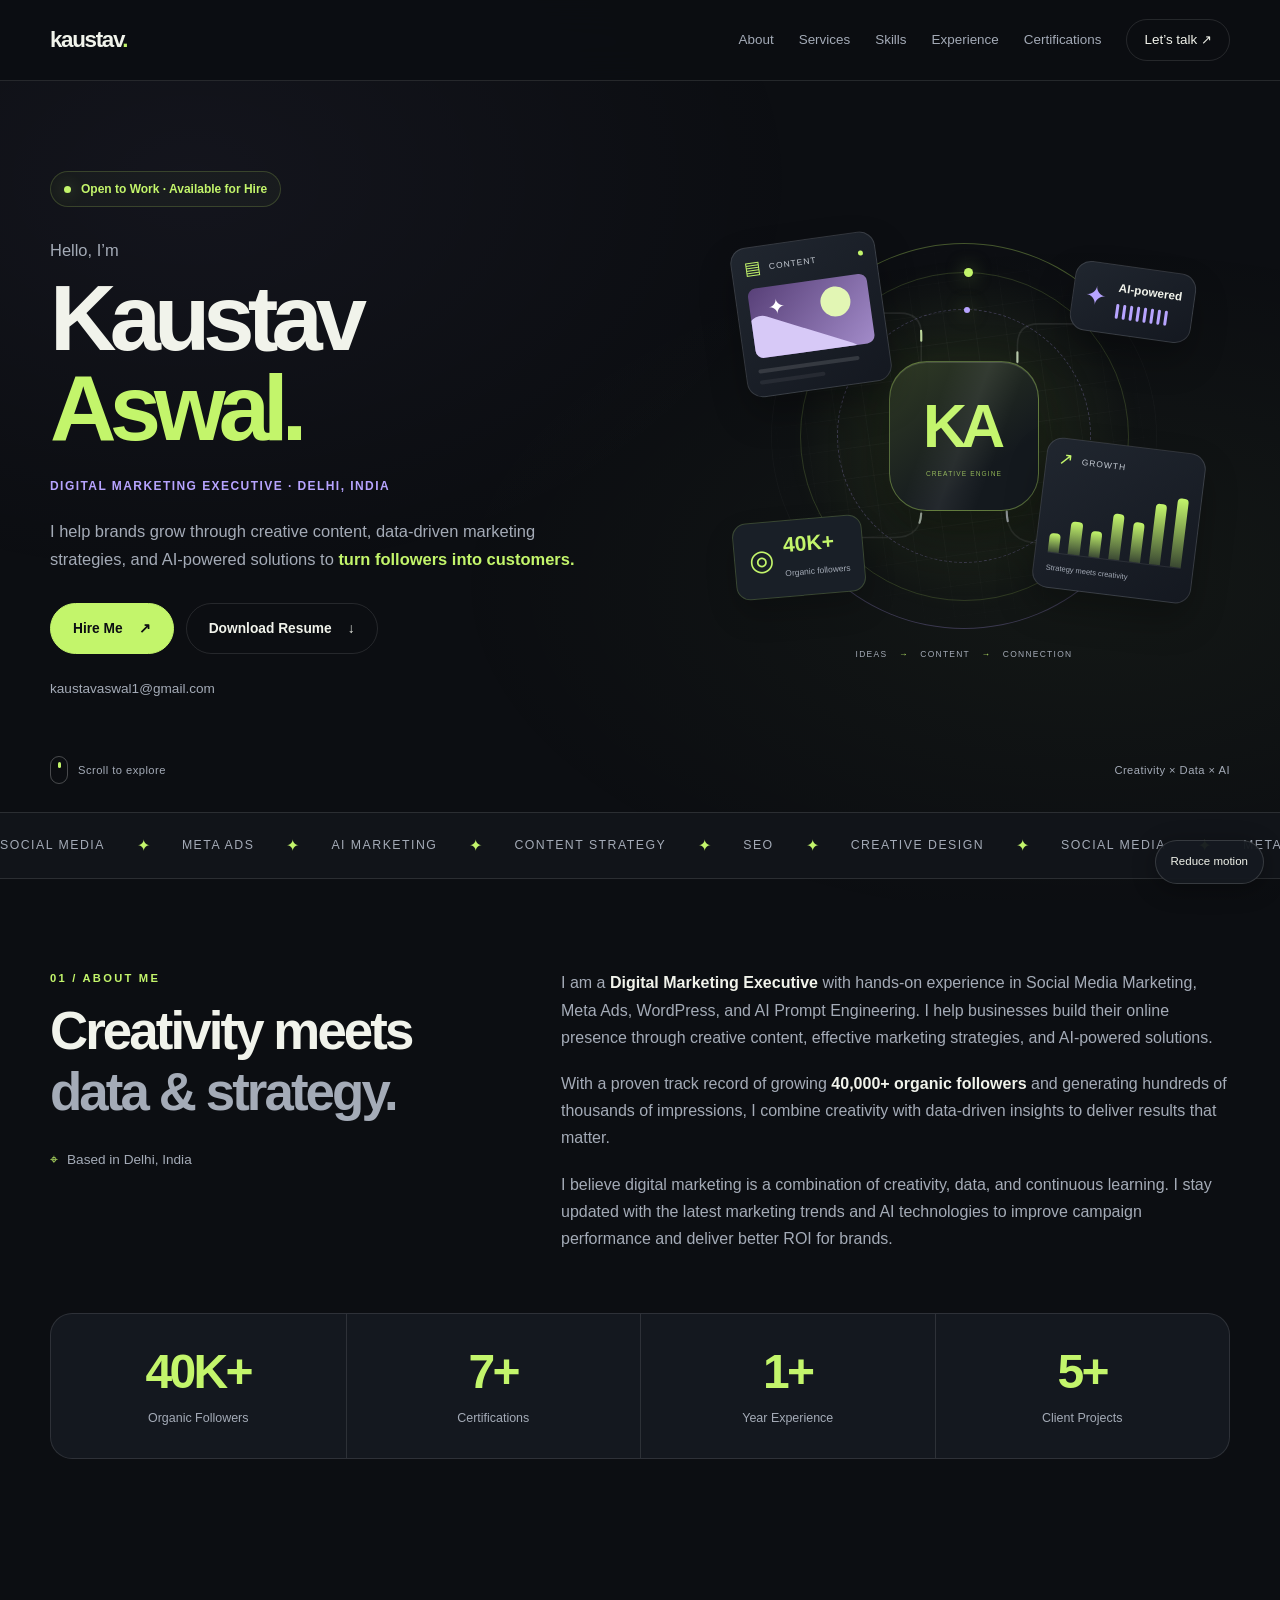
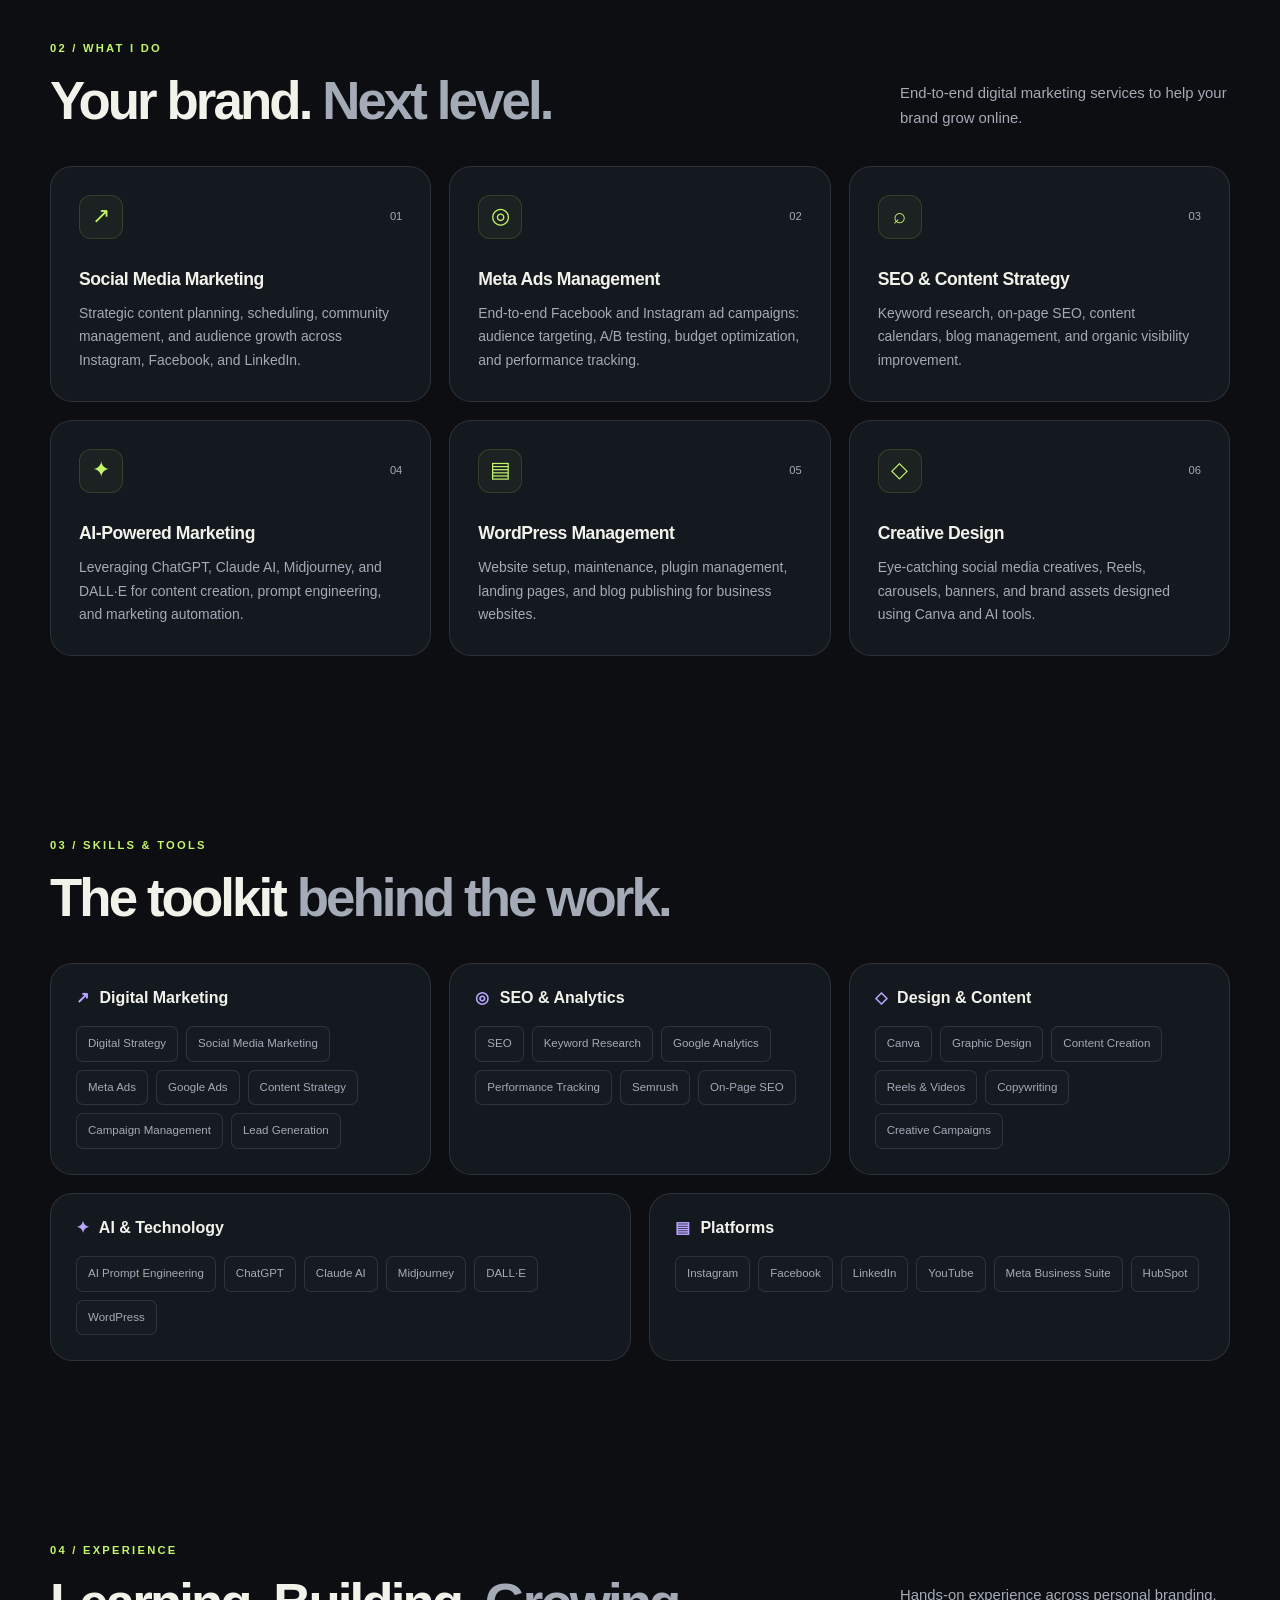
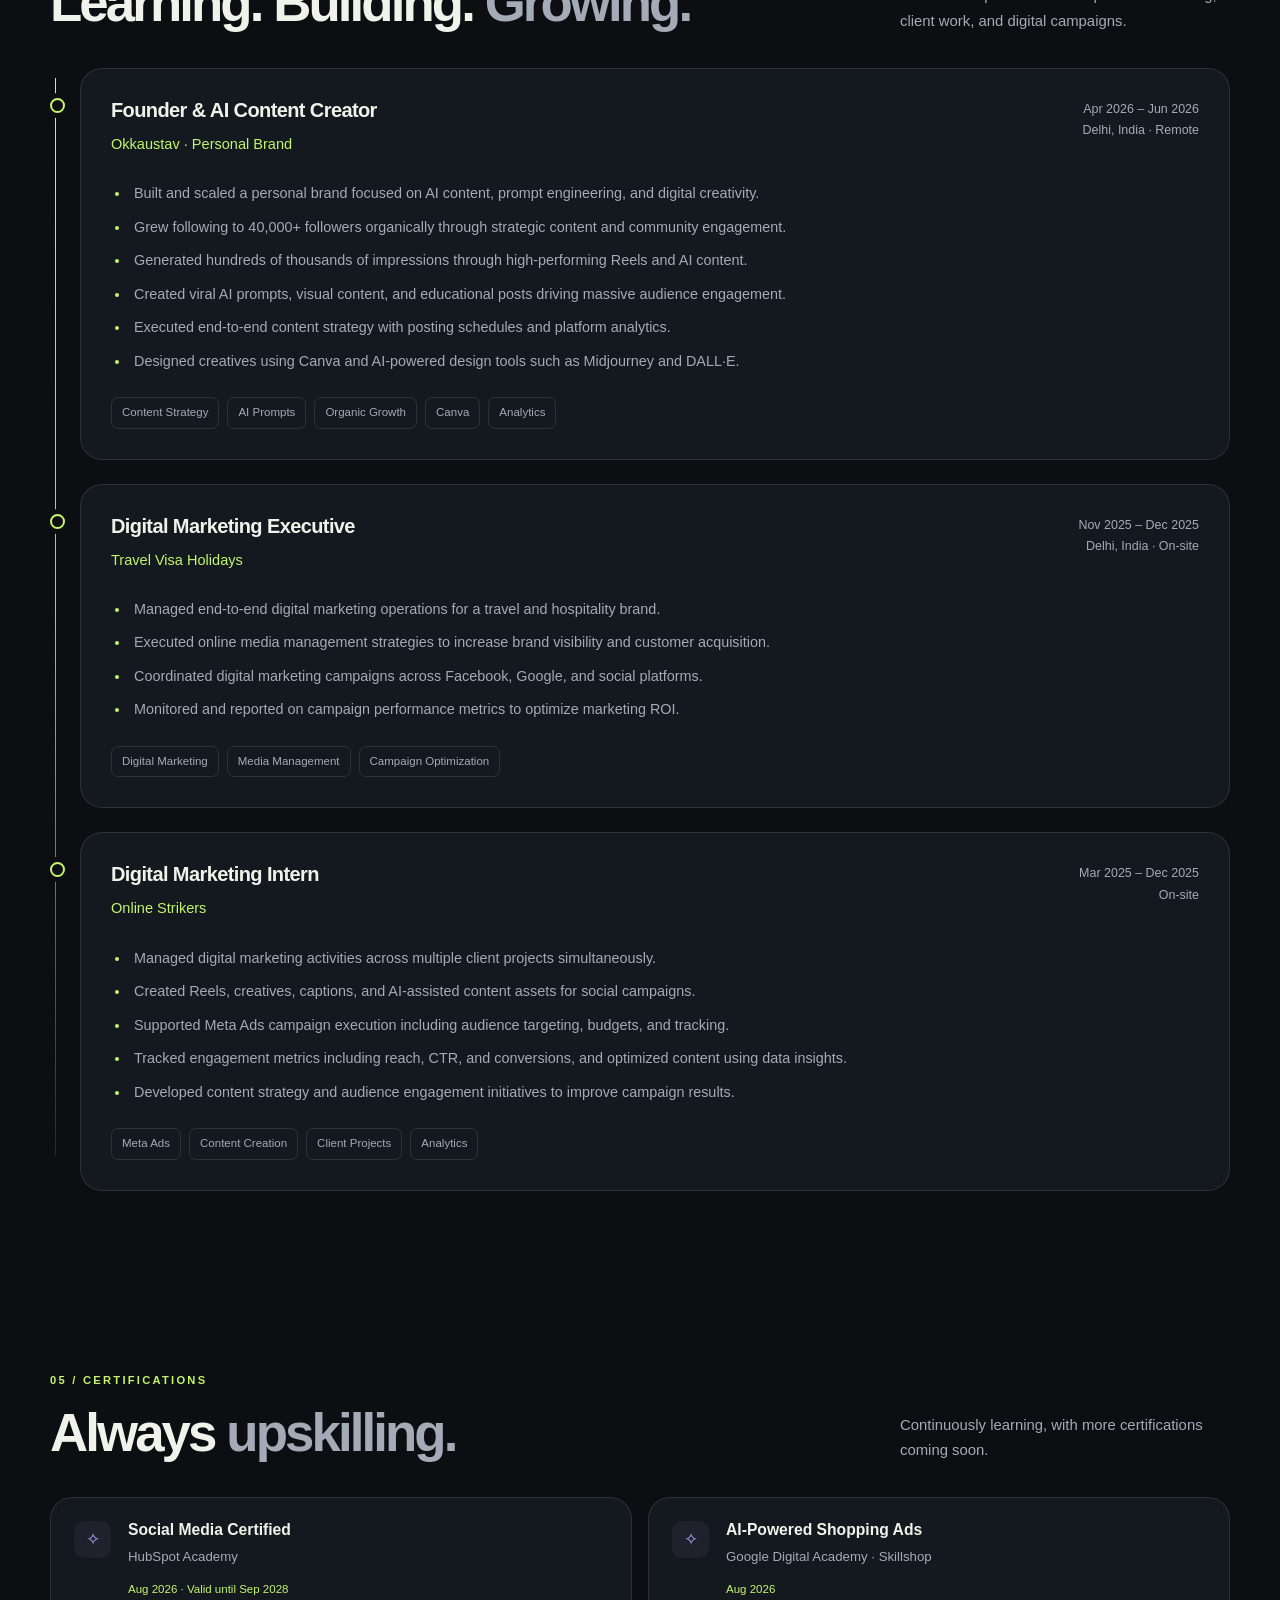
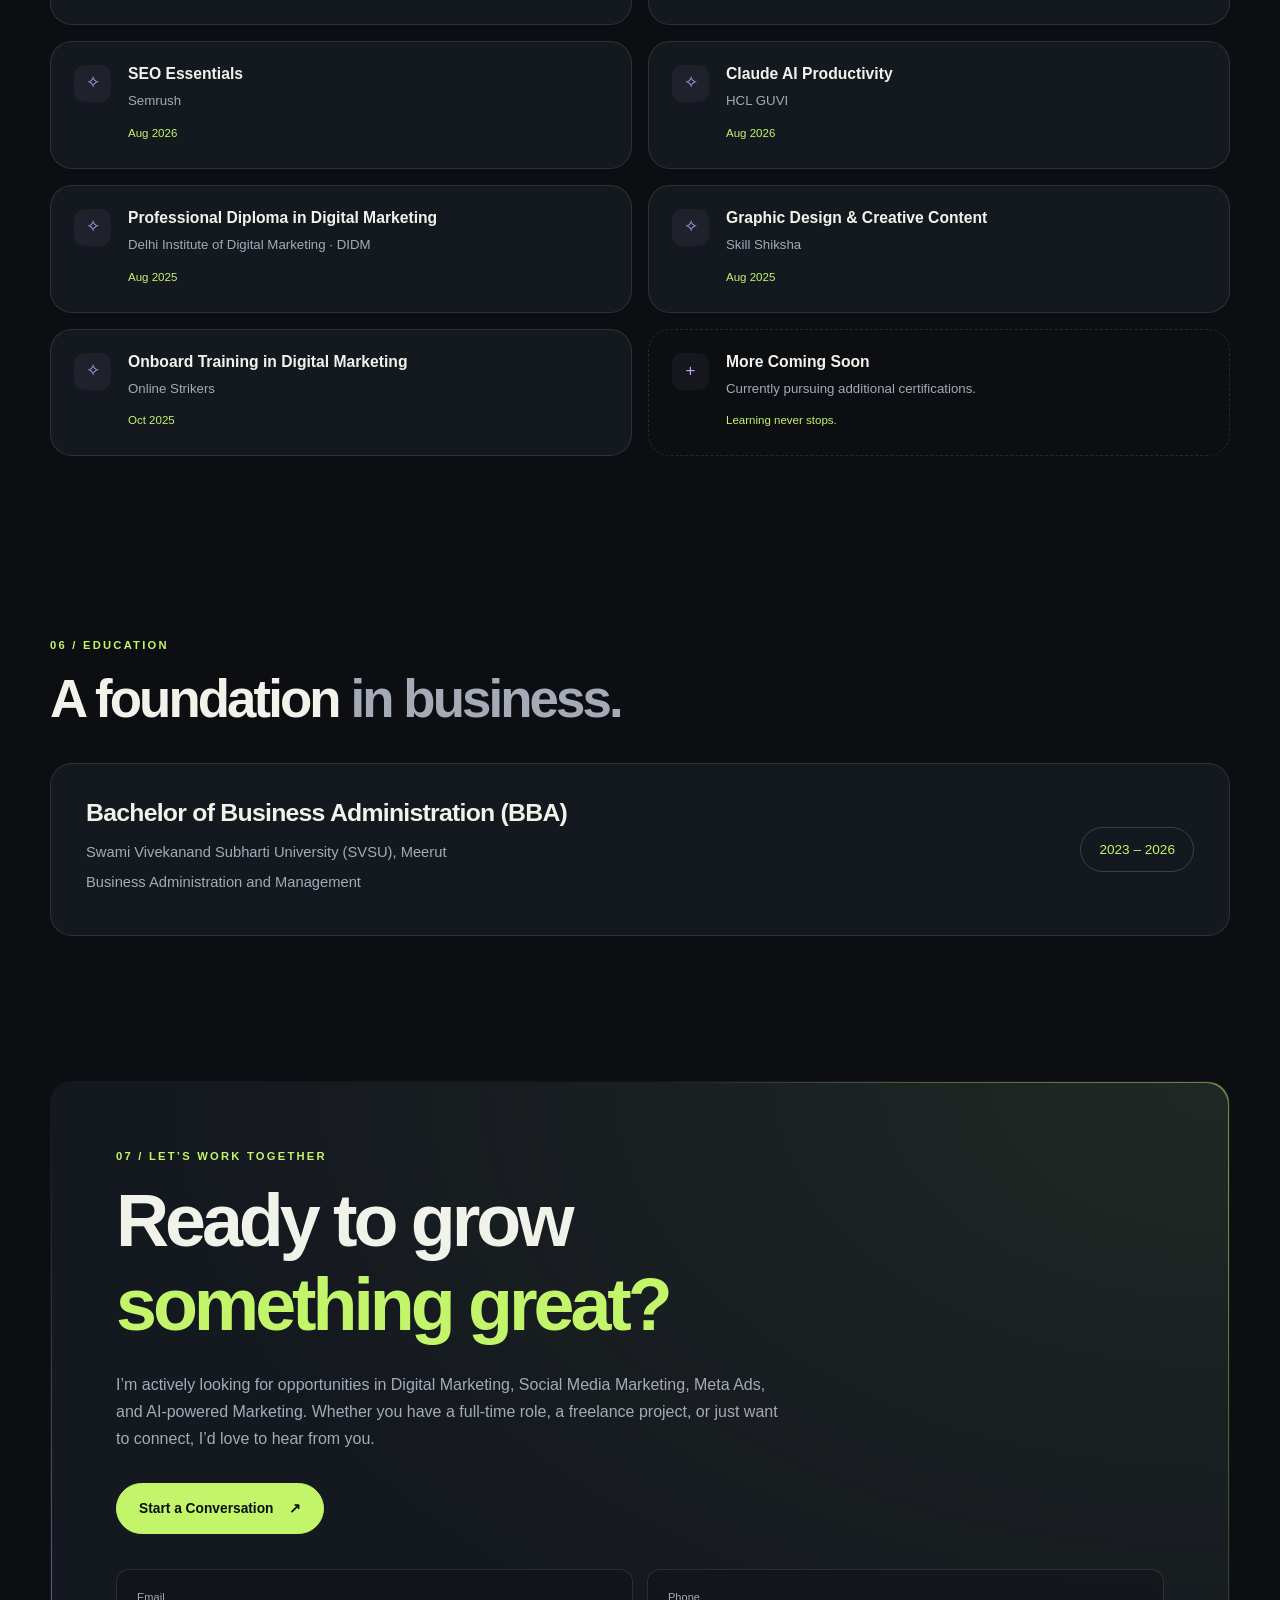
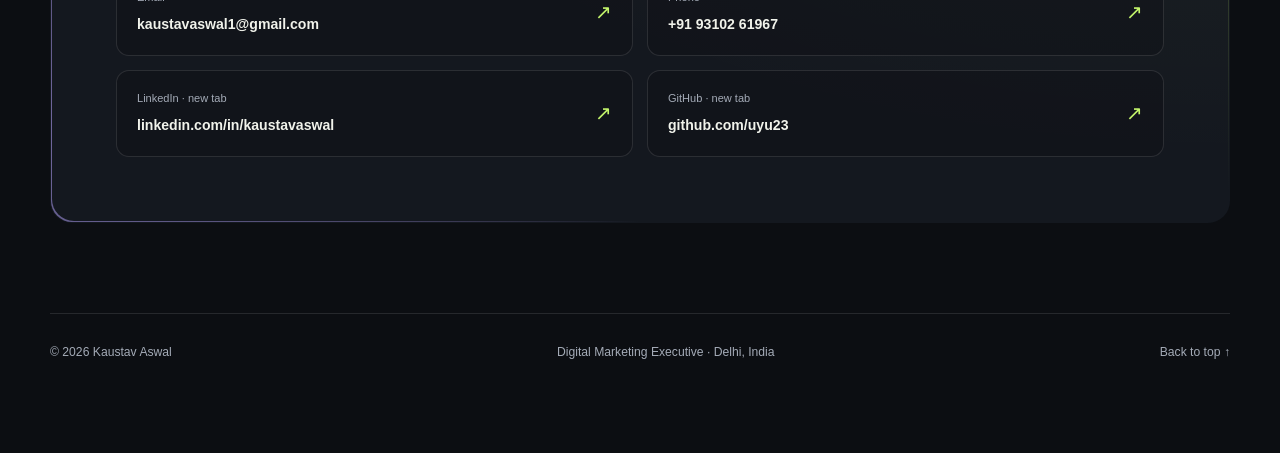
==== commit 954be761: "Update index.html" ====
--- a/index.html
+++ b/index.html
@@ -3,914 +3,22 @@
 <head>
   <meta charset="UTF-8">
   <meta name="viewport" content="width=device-width, initial-scale=1">
+  <meta name="theme-color" content="#0c0e12">
   <meta
     name="description"
-    content="Kaustav Aswal — Digital Marketing Executive based in Delhi. Social media marketing, Meta Ads, SEO, creative content, and AI-powered marketing."
+    content="Kaustav Aswal — Digital Marketing Executive in Delhi. Social media marketing, Meta Ads, SEO, creative content, and AI-powered marketing."
   >
-  <meta name="theme-color" content="#0c0e12">
   <title>Kaustav Aswal | Digital Marketing & AI</title>
-
-  <style>
-    /* =========================
-       THEME
-    ========================== */
-    :root {
-      --bg: #0c0e12;
-      --surface: #13161c;
-      --text: #f1f3eb;
-      --muted: #a4abb7;
-      --accent: #c3f56b;
-      --purple: #b7a4ff;
-      --line: rgba(255,255,255,.11);
-      --radius: 22px;
-    }
-
-    * { box-sizing: border-box; }
-
-    html {
-      scroll-behavior: smooth;
-      scroll-padding-top: 100px;
-    }
-
-    body {
-      margin: 0;
-      color: var(--text);
-      background: var(--bg);
-      font-family: "Segoe UI", Arial, sans-serif;
-      line-height: 1.7;
-      -webkit-font-smoothing: antialiased;
-    }
-
-    a { color: inherit; text-decoration: none; }
-    button { font: inherit; }
-    h1, h2, h3, p { margin-top: 0; }
-    h1, h2, h3 { line-height: 1.15; }
-    ::selection { color: var(--bg); background: var(--accent); }
-
-    a:focus-visible, button:focus-visible {
-      outline: 3px solid var(--accent);
-      outline-offset: 5px;
-    }
-
-    .wrap {
-      width: min(1180px, calc(100% - 48px));
-      margin-inline: auto;
-    }
-
-    .muted { color: var(--muted); }
-    .accent { color: var(--accent); }
-
-    .skip {
-      position: fixed;
-      top: -100px;
-      left: 16px;
-      z-index: 100;
-      background: var(--accent);
-      color: var(--bg);
-      padding: 12px 18px;
-      border-radius: 8px;
-    }
-
-    .skip:focus { top: 12px; }
-
-    .progress {
-      position: fixed;
-      inset: 0 0 auto;
-      height: 3px;
-      z-index: 60;
-      background: var(--accent);
-      transform: scaleX(0);
-      transform-origin: left;
-      pointer-events: none;
-    }
-
-    /* =========================
-       NAVIGATION
-    ========================== */
-    .header {
-      position: sticky;
-      top: 0;
-      z-index: 50;
-      border-bottom: 1px solid var(--line);
-      background: rgba(12,14,18,.9);
-      backdrop-filter: blur(18px);
-    }
-
-    .nav {
-      min-height: 80px;
-      display: flex;
-      justify-content: space-between;
-      align-items: center;
-      gap: 24px;
-    }
-
-    .logo {
-      flex-shrink: 0;
-      font-size: 1.35rem;
-      font-weight: 850;
-      letter-spacing: -.06em;
-    }
-
-    .logo span { color: var(--accent); }
-
-    .nav-links {
-      display: flex;
-      align-items: center;
-      gap: 25px;
-    }
-
-    .nav-links a {
-      font-size: .85rem;
-      color: var(--muted);
-      white-space: nowrap;
-      transition: color .2s;
-    }
-
-    .nav-links a:hover { color: var(--accent); }
-
-    .nav-links .nav-cta {
-      padding: 9px 17px;
-      border: 1px solid var(--line);
-      border-radius: 99px;
-      color: var(--text);
-    }
-
-    /* =========================
-       HERO
-    ========================== */
-    .hero {
-      position: relative;
-      overflow: hidden;
-      padding: 95px 0 65px;
-    }
-
-    .hero::before {
-      content: "";
-      position: absolute;
-      width: 640px;
-      height: 640px;
-      top: -210px;
-      right: -310px;
-      background: radial-gradient(circle, #c3f56b12, transparent 68%);
-      pointer-events: none;
-    }
-
-    .hero-grid {
-      display: grid;
-      grid-template-columns: 1.2fr 1fr;
-      align-items: center;
-      gap: 42px;
-    }
-
-    .availability {
-      display: inline-flex;
-      align-items: center;
-      gap: 10px;
-      padding: 7px 13px;
-      border: 1px solid #c3f56b30;
-      border-radius: 99px;
-      background: #c3f56b09;
-      color: var(--accent);
-      font-size: .76rem;
-      font-weight: 650;
-    }
-
-    .status-dot {
-      width: 7px;
-      height: 7px;
-      border-radius: 50%;
-      background: var(--accent);
-      box-shadow: 0 0 15px #c3f56b77;
-    }
-
-    .hello {
-      margin: 30px 0 10px;
-      font-size: 1.02rem;
-      color: var(--muted);
-    }
-
-    h1 {
-      margin-bottom: 23px;
-      font-size: clamp(3.4rem, 7.2vw, 6.5rem);
-      font-weight: 850;
-      line-height: .97;
-      letter-spacing: -.075em;
-    }
-
-    h1 span { display: block; color: var(--accent); }
-
-    .hero-role {
-      font-size: .77rem;
-      font-weight: 650;
-      letter-spacing: .13em;
-      text-transform: uppercase;
-      color: var(--purple);
-    }
-
-    .hero-description {
-      max-width: 560px;
-      margin-block: 20px 0;
-      font-size: 1.03rem;
-      color: var(--muted);
-    }
-
-    .buttons {
-      display: flex;
-      flex-wrap: wrap;
-      gap: 12px;
-      margin-top: 30px;
-    }
-
-    .btn {
-      display: inline-flex;
-      align-items: center;
-      justify-content: center;
-      gap: 16px;
-      padding: 13px 22px;
-      border: 1px solid var(--line);
-      border-radius: 99px;
-      font-size: .87rem;
-      font-weight: 700;
-      transition: transform .25s, background .25s, box-shadow .25s;
-    }
-
-    .btn:hover {
-      transform: translateY(-4px);
-      background: #20252d;
-    }
-
-    .btn-primary {
-      background: var(--accent);
-      border-color: var(--accent);
-      color: var(--bg);
-    }
-
-    .btn-primary:hover {
-      background: #d0ff85;
-      box-shadow: 0 10px 35px #c3f56b20;
-    }
-
-    .hero-email {
-      display: inline-block;
-      margin-top: 23px;
-      font-size: .84rem;
-      color: var(--muted);
-      overflow-wrap: anywhere;
-    }
-
-    .hero-email:hover { color: var(--accent); }
-
-    /* Decorative brand illustration — not an analytics chart. */
-    .hero-visual {
-      position: relative;
-      height: 440px;
-      display: grid;
-      place-items: center;
-      isolation: isolate;
-    }
-
-    .visual-grid {
-      position: absolute;
-      inset: 15px;
-      z-index: -1;
-      background-image:
-        linear-gradient(var(--line) 1px, transparent 1px),
-        linear-gradient(90deg, var(--line) 1px, transparent 1px);
-      background-size: 36px 36px;
-      opacity: .25;
-      border-radius: 50%;
-      mask-image: radial-gradient(circle, black 25%, transparent 70%);
-    }
-
-    .orbit {
-      position: absolute;
-      width: 350px;
-      height: 350px;
-      border: 1px solid #c3f56b30;
-      border-radius: 50%;
-      animation: spin 26s linear infinite;
-    }
-
-    .orbit::before {
-      content: "";
-      position: absolute;
-      top: 42px;
-      left: 42px;
-      width: 13px;
-      height: 13px;
-      border-radius: 50%;
-      background: var(--accent);
-      box-shadow: 0 0 22px #c3f56b55;
-    }
-
-    .orbit.second {
-      width: 260px;
-      height: 260px;
-      border-style: dashed;
-      border-color: #b7a4ff40;
-      animation-direction: reverse;
-      animation-duration: 35s;
-    }
-
-    .orbit.second::before {
-      top: 30px;
-      left: 30px;
-      background: var(--purple);
-      width: 10px;
-      height: 10px;
-    }
-
-    .monogram {
-      width: 174px;
-      height: 174px;
-      border-radius: 40px;
-      display: grid;
-      place-items: center;
-      font-size: 4.7rem;
-      font-weight: 900;
-      letter-spacing: -.12em;
-      padding-right: 9px;
-      color: var(--accent);
-      border: 1px solid #c3f56b45;
-      background: linear-gradient(145deg, #272e20, #12161a);
-      box-shadow: 0 25px 70px #0005, inset 0 1px 0 #ffffff15;
-      transform: rotate(-8deg);
-      animation: float 6s ease-in-out infinite;
-    }
-
-    .floating-label {
-      position: absolute;
-      display: flex;
-      align-items: center;
-      gap: 12px;
-      padding: 13px 17px;
-      background: rgba(22,26,33,.95);
-      border: 1px solid var(--line);
-      border-radius: 15px;
-      box-shadow: 0 15px 30px #0003;
-      animation: float 6s ease-in-out infinite;
-    }
-
-    .floating-label strong {
-      display: block;
-      font-size: 1.15rem;
-      line-height: 1.25;
-    }
-
-    .floating-label small { color: var(--muted); font-size: .68rem; }
-    .floating-label .symbol { font-size: 1.5rem; color: var(--accent); }
-    .label-one { left: 0; top: 60px; }
-    .label-two { right: 0; bottom: 70px; animation-delay: -3s; }
-    .label-two .symbol { color: var(--purple); }
-
-    .visual-caption {
-      position: absolute;
-      bottom: 8px;
-      color: var(--muted);
-      font-size: .65rem;
-      letter-spacing: .22em;
-      text-transform: uppercase;
-    }
-
-    .hero-copy > * { animation: enter .85s both; }
-    .hero-copy h1 { animation-delay: .1s; }
-    .hero-copy .hero-description { animation-delay: .2s; }
-    .hero-copy .buttons { animation-delay: .3s; }
-
-    /* =========================
-       SCROLLING STRIP
-    ========================== */
-    .ticker {
-      overflow: hidden;
-      padding: 19px 0;
-      border-block: 1px solid var(--line);
-      background: #111419;
-    }
-
-    .ticker-track {
-      display: flex;
-      width: max-content;
-      animation: marquee 32s linear infinite;
-    }
-
-    .ticker-group {
-      display: flex;
-      align-items: center;
-      gap: 32px;
-      padding-right: 32px;
-    }
-
-    .ticker span {
-      color: var(--muted);
-      font-size: .78rem;
-      letter-spacing: .12em;
-      text-transform: uppercase;
-      white-space: nowrap;
-    }
-
-    .ticker b { color: var(--accent); font-weight: 400; }
-
-    /* =========================
-       SHARED SECTIONS
-    ========================== */
-    .section { padding-block: 95px; }
-
-    .section-head {
-      display: flex;
-      justify-content: space-between;
-      align-items: flex-end;
-      gap: 35px;
-      margin-bottom: 34px;
-    }
-
-    .section-head > p {
-      max-width: 330px;
-      margin-bottom: 0;
-      color: var(--muted);
-      font-size: .93rem;
-    }
-
-    .eyebrow {
-      display: block;
-      margin-bottom: 13px;
-      font-size: .7rem;
-      font-weight: 650;
-      text-transform: uppercase;
-      letter-spacing: .2em;
-      color: var(--accent);
-    }
-
-    h2 {
-      margin-bottom: 0;
-      font-size: clamp(2rem, 4.5vw, 3.3rem);
-      letter-spacing: -.055em;
-    }
-
-    h2 em { color: var(--muted); font-style: normal; }
-
-    .panel {
-      border: 1px solid var(--line);
-      background: var(--surface);
-      border-radius: var(--radius);
-    }
-
-    .motion-card {
-      position: relative;
-      overflow: hidden;
-      transition: transform .3s, border-color .3s, box-shadow .3s;
-    }
-
-    .motion-card::before {
-      content: "";
-      position: absolute;
-      inset: 0;
-      background: radial-gradient(
-        350px circle at var(--mx, 50%) var(--my, 50%),
-        #c3f56b0d,
-        transparent 65%
-      );
-      opacity: 0;
-      transition: opacity .3s;
-      pointer-events: none;
-    }
-
-    .motion-card:hover {
-      transform: translateY(-5px);
-      border-color: #c3f56b40;
-      box-shadow: 0 18px 40px #0002;
-    }
-
-    .motion-card:hover::before { opacity: 1; }
-
-    .tags { display: flex; flex-wrap: wrap; gap: 8px; }
-
-    .tags span {
-      padding: 5px 10px;
-      border: 1px solid var(--line);
-      border-radius: 7px;
-      color: var(--muted);
-      font-size: .72rem;
-    }
-
-    /* =========================
-       ABOUT
-    ========================== */
-    .about-grid {
-      display: grid;
-      grid-template-columns: .8fr 1.2fr;
-      gap: 65px;
-    }
-
-    .about-heading h2 { max-width: 400px; }
-
-    .location {
-      display: inline-flex;
-      gap: 9px;
-      align-items: center;
-      margin-top: 25px;
-      color: var(--muted);
-      font-size: .85rem;
-    }
-
-    .location span { color: var(--accent); }
-
-    .about-copy p { color: var(--muted); margin-bottom: 19px; }
-    .about-copy strong { color: var(--text); font-weight: 650; }
-
-    .stats {
-      display: grid;
-      grid-template-columns: repeat(4, 1fr);
-      margin-top: 42px;
-      overflow: hidden;
-    }
-
-    .stat { padding: 29px 20px; text-align: center; }
-    .stat + .stat { border-left: 1px solid var(--line); }
-
-    .stat strong {
-      display: block;
-      color: var(--accent);
-      font-size: clamp(2rem, 4vw, 3rem);
-      line-height: 1.2;
-      letter-spacing: -.055em;
-    }
-
-    .stat span { display: block; margin-top: 7px; font-size: .78rem; color: var(--muted); }
-
-    /* =========================
-       SERVICES
-    ========================== */
-    .services-grid {
-      display: grid;
-      grid-template-columns: repeat(3, 1fr);
-      gap: 18px;
-    }
-
-    .service { padding: 28px; }
-
-    .service-top {
-      display: flex;
-      align-items: center;
-      justify-content: space-between;
-      margin-bottom: 30px;
-    }
-
-    .service-icon {
-      display: grid;
-      place-items: center;
-      width: 44px;
-      height: 44px;
-      color: var(--accent);
-      background: #c3f56b0b;
-      border: 1px solid #c3f56b20;
-      border-radius: 12px;
-      font-size: 1.35rem;
-    }
-
-    .service-number { font-size: .7rem; color: var(--muted); }
-    .service h3 { margin-bottom: 13px; font-size: 1.1rem; letter-spacing: -.025em; }
-    .service p { margin: 0; font-size: .87rem; color: var(--muted); }
-
-    /* =========================
-       SKILLS
-    ========================== */
-    .skills-grid {
-      display: grid;
-      grid-template-columns: repeat(6, 1fr);
-      gap: 18px;
-    }
-
-    .skill-card { grid-column: span 2; padding: 25px; }
-    .skill-card:nth-last-child(-n+2) { grid-column: span 3; }
-    .skill-card h3 { font-size: 1rem; margin-bottom: 19px; }
-
-    .skill-card .tags span {
-      background: #ffffff03;
-      padding: 7px 11px;
-      transition: color .2s, border-color .2s;
-    }
-
-    .skill-card .tags span:hover { color: var(--accent); border-color: #c3f56b55; }
-
-    /* =========================
-       EXPERIENCE
-    ========================== */
-    .timeline { position: relative; padding-left: 30px; }
-
-    .timeline::before {
-      content: "";
-      position: absolute;
-      left: 5px;
-      top: 10px;
-      bottom: 35px;
-      width: 1px;
-      background: linear-gradient(var(--accent), var(--line));
-    }
-
-    .job { position: relative; margin-bottom: 24px; }
-
-    .job::before {
-      content: "";
-      position: absolute;
-      top: 30px;
-      left: -30px;
-      width: 11px;
-      height: 11px;
-      border-radius: 50%;
-      border: 2px solid var(--accent);
-      background: var(--bg);
-      box-shadow: 0 0 0 5px var(--bg);
-    }
-
-    .job-inner { padding: 30px; }
-
-    .job-head {
-      display: flex;
-      align-items: flex-start;
-      justify-content: space-between;
-      gap: 24px;
-    }
-
-    .job h3 { font-size: 1.25rem; margin-bottom: 8px; letter-spacing: -.03em; }
-    .company { color: var(--accent); font-size: .91rem; }
-    .job-meta { text-align: right; font-size: .78rem; color: var(--muted); flex-shrink: 0; }
-    .job-meta span { display: block; }
-
-    .job ul { padding-left: 19px; margin-block: 24px; }
-    .job li { padding-left: 4px; margin-bottom: 9px; font-size: .9rem; color: var(--muted); }
-    .job li::marker { color: var(--accent); }
-
-    /* =========================
-       CERTIFICATIONS
-    ========================== */
-    .cert-grid {
-      display: grid;
-      grid-template-columns: repeat(2, 1fr);
-      gap: 16px;
-    }
-
-    .cert {
-      display: flex;
-      gap: 17px;
-      padding: 23px;
-      align-items: flex-start;
-    }
-
-    .cert-symbol {
-      display: grid;
-      place-items: center;
-      flex-shrink: 0;
-      width: 37px;
-      height: 37px;
-      border-radius: 10px;
-      background: #b7a4ff10;
-      color: var(--purple);
-      font-size: 1.05rem;
-    }
-
-    .cert h3 { font-size: .98rem; margin-bottom: 7px; }
-    .cert p { color: var(--muted); margin-bottom: 5px; font-size: .83rem; }
-    .cert small { color: var(--accent); font-size: .72rem; }
-    .cert.upcoming { border-style: dashed; background: transparent; }
-
-    /* =========================
-       EDUCATION
-    ========================== */
-    .education-card {
-      display: flex;
-      justify-content: space-between;
-      align-items: center;
-      gap: 30px;
-      padding: 35px;
-    }
-
-    .education-card h3 {
-      font-size: clamp(1.15rem, 2.5vw, 1.55rem);
-      margin-bottom: 12px;
-      letter-spacing: -.03em;
-    }
-
-    .education-card p { color: var(--muted); margin-bottom: 5px; font-size: .92rem; }
-
-    .education-date {
-      white-space: nowrap;
-      padding: 10px 18px;
-      border: 1px solid #c3f56b35;
-      border-radius: 99px;
-      color: var(--accent);
-      font-size: .85rem;
-    }
-
-    /* =========================
-       CONTACT & FOOTER
-    ========================== */
-    .contact-section { padding-top: 55px; }
-
-    .contact-box {
-      position: relative;
-      overflow: hidden;
-      padding: clamp(28px, 6vw, 65px);
-      background:
-        radial-gradient(ellipse at top right, #c3f56b0f, transparent 65%),
-        var(--surface);
-    }
-
-    .contact-box h2 { max-width: 750px; font-size: clamp(2.5rem, 6vw, 4.6rem); }
-
-    .contact-copy { max-width: 670px; color: var(--muted); margin-top: 23px; }
-
-    .contact-links {
-      display: grid;
-      grid-template-columns: repeat(2, 1fr);
-      gap: 14px;
-      margin-top: 35px;
-    }
-
-    .contact-link {
-      min-width: 0;
-      display: flex;
-      align-items: center;
-      justify-content: space-between;
-      gap: 15px;
-      border: 1px solid var(--line);
-      background: #0c0e1255;
-      border-radius: 13px;
-      padding: 18px 20px;
-      transition: border-color .25s, background .25s;
-    }
-
-    .contact-link:hover { border-color: #c3f56b55; background: #c3f56b06; }
-    .contact-link small { display: block; color: var(--muted); font-size: .69rem; margin-bottom: 3px; }
-    .contact-link strong { font-size: .88rem; font-weight: 600; overflow-wrap: anywhere; }
-    .contact-link > span:last-child { color: var(--accent); font-size: 1.25rem; }
-
-    .footer {
-      display: flex;
-      justify-content: space-between;
-      align-items: center;
-      gap: 25px;
-      padding-block: 28px;
-      border-top: 1px solid var(--line);
-      color: var(--muted);
-      font-size: .76rem;
-    }
-
-    .footer p { margin: 0; }
-
-    .motion-toggle {
-      background: transparent;
-      border: 1px solid var(--line);
-      border-radius: 99px;
-      padding: 7px 12px;
-      color: var(--muted);
-      cursor: pointer;
-      font-size: .72rem;
-    }
-
-    .motion-toggle:hover { color: var(--text); }
-
-    /* =========================
-       ANIMATIONS
-    ========================== */
-    .reveal {
-      transition: opacity .7s ease, transform .7s ease;
-      transition-delay: var(--delay, 0ms);
-    }
-
-    .reveal.pending { opacity: 0; transform: translateY(25px); }
-
-    @keyframes enter {
-      from { opacity: 0; transform: translateY(22px); }
-      to { opacity: 1; transform: translateY(0); }
-    }
-
-    @keyframes float {
-      0%, 100% { translate: 0 0; }
-      50% { translate: 0 -13px; }
-    }
-
-    @keyframes spin { to { transform: rotate(360deg); } }
-    @keyframes marquee { to { transform: translateX(-50%); } }
-
-    /* Manual motion control. */
-    html.motion-off { scroll-behavior: auto; }
-
-    html.motion-off *,
-    html.motion-off *::before,
-    html.motion-off *::after {
-      animation: none !important;
-      transition: none !important;
-    }
-
-    html.motion-off .reveal.pending { opacity: 1; transform: none; }
-    html.motion-off .motion-card:hover,
-    html.motion-off .btn:hover { transform: none; }
-
-    /* =========================
-       RESPONSIVE
-    ========================== */
-    @media (max-width: 1000px) {
-      .nav-links { gap: 17px; }
-      .hero-grid { gap: 15px; }
-      .hero-visual { height: 390px; }
-      .orbit { width: 290px; height: 290px; }
-      .orbit::before { top: 34px; left: 34px; }
-      .orbit.second { width: 225px; height: 225px; }
-      .orbit.second::before { top: 26px; left: 26px; }
-      .monogram { width: 145px; height: 145px; font-size: 4rem; }
-      .floating-label { padding: 10px 12px; }
-      .floating-label strong { font-size: 1rem; }
-      .label-one { top: 40px; }
-      .label-two { bottom: 55px; }
-      .services-grid { grid-template-columns: repeat(2, 1fr); }
-      .about-grid { gap: 35px; }
-    }
-
-    @media (max-width: 760px) {
-      html { scroll-padding-top: 130px; }
-      .wrap { width: min(1180px, calc(100% - 32px)); }
-
-      .nav {
-        min-height: auto;
-        align-items: flex-start;
-        flex-direction: column;
-        gap: 10px;
-        padding-block: 12px;
-      }
-
-      .nav-links {
-        width: 100%;
-        overflow-x: auto;
-        gap: 22px;
-        padding: 3px 5px 8px;
-        scrollbar-width: thin;
-      }
-
-      .nav-links a { font-size: .76rem; }
-      .nav-links .nav-cta { padding: 0; border: 0; color: var(--accent); }
-
-      .hero { padding-top: 55px; padding-bottom: 35px; }
-      .hero-grid { grid-template-columns: 1fr; gap: 30px; }
-      h1 { font-size: clamp(3.8rem, 13vw, 6rem); }
-      .hero-visual { width: min(420px, 100%); margin-inline: auto; height: 350px; }
-      .label-one { left: 8px; top: 25px; }
-      .label-two { right: 8px; bottom: 40px; }
-
-      .section { padding-block: 65px; }
-      .section-head { flex-direction: column; align-items: flex-start; gap: 18px; }
-      .section-head > p { max-width: 100%; }
-      .about-grid { grid-template-columns: 1fr; gap: 25px; }
-
-      .stats { grid-template-columns: repeat(2, 1fr); }
-      .stat:nth-child(3) { border-left: 0; }
-      .stat:nth-child(n+3) { border-top: 1px solid var(--line); }
-
-      .skills-grid { grid-template-columns: repeat(2, 1fr); }
-      .skill-card, .skill-card:nth-last-child(-n+2) { grid-column: span 1; }
-      .skill-card:last-child { grid-column: 1 / -1; }
-
-      .job-head { flex-direction: column; gap: 13px; }
-      .job-meta { text-align: left; }
-      .job-inner { padding: 23px; }
-      .cert-grid { grid-template-columns: 1fr; }
-      .education-card { align-items: flex-start; flex-direction: column; padding: 27px; }
-      .contact-links { grid-template-columns: 1fr; }
-      .footer { flex-wrap: wrap; }
-    }
-
-    @media (max-width: 480px) {
-      .services-grid, .skills-grid { grid-template-columns: 1fr; }
-      .skill-card:last-child { grid-column: auto; }
-      .service { padding: 25px; }
-      .hero-role { font-size: .66rem; letter-spacing: .08em; }
-      .availability { font-size: .69rem; }
-      .timeline { padding-left: 23px; }
-      .job::before { left: -23px; }
-      .job-inner { padding: 20px; }
-      .contact-link { padding: 15px; }
-      .contact-link strong { font-size: .8rem; }
-    }
-
-    @media (prefers-reduced-motion: reduce) {
-      html { scroll-behavior: auto; }
-
-      *, *::before, *::after {
-        animation: none !important;
-        transition: none !important;
-      }
-
-      .reveal.pending { opacity: 1; transform: none; }
-      .motion-card:hover, .btn:hover { transform: none; }
-    }
-  </style>
+  <link rel="stylesheet" href="./style.css">
+  <script src="./script.js" defer></script>
 </head>
 
 <body>
-  <a class="skip" href="#main">Skip to content</a>
-  <div class="progress" aria-hidden="true"></div>
-
-  <header class="header">
-    <nav class="nav wrap" aria-label="Main navigation">
+  <a class="skip-link" href="#main">Skip to content</a>
+  <div class="reading-progress" aria-hidden="true"></div>
+
+  <header class="site-header">
+    <nav class="nav container" aria-label="Main navigation">
       <a class="logo" href="#home" aria-label="Kaustav Aswal — home">
         kaustav<span>.</span>
       </a>
@@ -921,15 +29,15 @@
         <a href="#skills">Skills</a>
         <a href="#experience">Experience</a>
         <a href="#certifications">Certifications</a>
-        <a class="nav-cta" href="#contact">Let’s talk ↗</a>
+        <a href="#contact" class="nav-cta">Let’s talk ↗</a>
       </div>
     </nav>
   </header>
 
   <main id="main">
-    <!-- HERO -->
+    <!-- ================= HERO ================= -->
     <section class="hero" id="home" aria-labelledby="hero-title">
-      <div class="wrap hero-grid">
+      <div class="container hero-grid">
         <div class="hero-copy">
           <div class="availability">
             <span class="status-dot" aria-hidden="true"></span>
@@ -938,7 +46,10 @@
 
           <p class="hello">Hello, I’m</p>
 
-          <h1 id="hero-title">Kaustav <span>Aswal.</span></h1>
+          <h1 id="hero-title">
+            Kaustav
+            <span>Aswal.</span>
+          </h1>
 
           <p class="hero-role">
             Digital Marketing Executive · Delhi, India
@@ -947,19 +58,19 @@
           <p class="hero-description">
             I help brands grow through creative content, data-driven
             marketing strategies, and AI-powered solutions to
-            <strong class="accent">turn followers into customers.</strong>
-          </p>
-
-          <div class="buttons">
+            <strong>turn followers into customers.</strong>
+          </p>
+
+          <div class="button-group">
             <a
-              class="btn btn-primary"
+              class="button button-primary magnetic"
               href="mailto:kaustavaswal1@gmail.com?subject=Work%20opportunity"
             >
               Hire Me <span aria-hidden="true">↗</span>
             </a>
 
-            <!-- Upload your actual résumé as resume.pdf beside index.html. -->
-            <a class="btn" href="./resume.pdf" download>
+            <!-- Add your actual PDF alongside these files. -->
+            <a class="button magnetic" href="./resume.pdf" download>
               Download Resume <span aria-hidden="true">↓</span>
             </a>
           </div>
@@ -969,34 +80,121 @@
           </a>
         </div>
 
-        <div class="hero-visual" aria-hidden="true">
-          <div class="visual-grid"></div>
-          <div class="orbit"></div>
-          <div class="orbit second"></div>
-          <div class="monogram">KA</div>
-
-          <div class="floating-label label-one">
-            <span class="symbol">↗</span>
+        <!-- Decorative motion graphics, not an analytics dashboard. -->
+        <div class="motion-stage" aria-hidden="true">
+          <div class="stage-glow"></div>
+          <div class="stage-grid"></div>
+
+          <svg class="network-lines" viewBox="0 0 440 440" fill="none">
+            <defs>
+              <linearGradient
+                id="connection-gradient"
+                x1="0" y1="0" x2="440" y2="440"
+                gradientUnits="userSpaceOnUse"
+              >
+                <stop stop-color="#c3f56b"/>
+                <stop offset="1" stop-color="#b7a4ff"/>
+              </linearGradient>
+            </defs>
+
+            <path
+              class="network-base"
+              d="M95 105H160Q180 105 180 125V180
+                 M345 115H290Q270 115 270 135V180
+                 M90 315H155Q180 315 180 290V260
+                 M345 320H290Q260 320 260 290V260"
+            />
+
+            <path
+              class="network-flow"
+              d="M95 105H160Q180 105 180 125V180
+                 M345 115H290Q270 115 270 135V180
+                 M90 315H155Q180 315 180 290V260
+                 M345 320H290Q260 320 260 290V260"
+            />
+          </svg>
+
+          <div class="engine-ring ring-a"></div>
+          <div class="engine-ring ring-b"></div>
+          <div class="engine-ring ring-c"></div>
+
+          <div class="engine-core">
+            <div class="core-shine"></div>
+            <span>KA</span>
+            <small>CREATIVE ENGINE</small>
+          </div>
+
+          <div class="mini-card content-card">
+            <div class="mini-heading">
+              <span class="mini-icon">▤</span>
+              CONTENT
+              <span class="mini-light"></span>
+            </div>
+
+            <div class="content-preview">
+              <div class="preview-sun"></div>
+              <div class="preview-landscape"></div>
+              <div class="preview-spark">✦</div>
+            </div>
+
+            <div class="skeleton-line long"></div>
+            <div class="skeleton-line short"></div>
+          </div>
+
+          <div class="mini-card growth-card">
+            <div class="mini-heading">
+              <span class="mini-icon">↗</span>
+              GROWTH
+            </div>
+
+            <div class="motion-bars">
+              <i style="--bar:28%;--i:0"></i>
+              <i style="--bar:48%;--i:1"></i>
+              <i style="--bar:38%;--i:2"></i>
+              <i style="--bar:67%;--i:3"></i>
+              <i style="--bar:57%;--i:4"></i>
+              <i style="--bar:88%;--i:5"></i>
+              <i style="--bar:100%;--i:6"></i>
+            </div>
+
+            <div class="mini-footer">Strategy meets creativity</div>
+          </div>
+
+          <div class="mini-card ai-card">
+            <span class="ai-star">✦</span>
+            <div>
+              <strong>AI-powered</strong>
+              <div class="waveform">
+                <i></i><i></i><i></i><i></i>
+                <i></i><i></i><i></i><i></i>
+              </div>
+            </div>
+          </div>
+
+          <div class="audience-pill">
+            <span class="audience-symbol">◎</span>
             <div>
               <strong>40K+</strong>
               <small>Organic followers</small>
             </div>
           </div>
 
-          <div class="floating-label label-two">
-            <span class="symbol">✦</span>
-            <div>
-              <strong>AI × Creativity</strong>
-              <small>Built for brand growth</small>
-            </div>
-          </div>
-
-          <span class="visual-caption">Create. Connect. Convert.</span>
-        </div>
+          <span class="stage-caption">
+            IDEAS <b>→</b> CONTENT <b>→</b> CONNECTION
+          </span>
+        </div>
+      </div>
+
+      <div class="container hero-bottom">
+        <a class="scroll-cue" href="#about">
+          <span class="scroll-mouse" aria-hidden="true"><i></i></span>
+          Scroll to explore
+        </a>
+        <span>Creativity × Data × AI</span>
       </div>
     </section>
 
-    <!-- Decorative strip; skills are listed accessibly below. -->
+    <!-- Decorative; skills are listed accessibly below. -->
     <div class="ticker" aria-hidden="true">
       <div class="ticker-track">
         <div class="ticker-group">
@@ -1018,24 +216,27 @@
       </div>
     </div>
 
-    <!-- ABOUT -->
-    <section class="section wrap" id="about" aria-labelledby="about-title">
+    <!-- ================= ABOUT ================= -->
+    <section class="section container" id="about" aria-labelledby="about-title">
       <div class="about-grid">
         <div class="about-heading reveal">
           <span class="eyebrow">01 / About Me</span>
           <h2 id="about-title">
-            Creativity meets<br><em>data & strategy.</em>
+            Creativity meets<br>
+            <em>data & strategy.</em>
           </h2>
-          <p class="location"><span aria-hidden="true">⌖</span> Based in Delhi, India</p>
+          <p class="location">
+            <span aria-hidden="true">⌖</span> Based in Delhi, India
+          </p>
         </div>
 
         <div class="about-copy reveal">
           <p>
-            I am a <strong>Digital Marketing Executive</strong> with hands-on
-            experience in Social Media Marketing, Meta Ads, WordPress, and
-            AI Prompt Engineering. I help businesses build their online
-            presence through creative content, effective marketing strategies,
-            and AI-powered solutions.
+            I am a <strong>Digital Marketing Executive</strong> with
+            hands-on experience in Social Media Marketing, Meta Ads,
+            WordPress, and AI Prompt Engineering. I help businesses
+            build their online presence through creative content,
+            effective marketing strategies, and AI-powered solutions.
           </p>
           <p>
             With a proven track record of growing
@@ -1053,16 +254,28 @@
       </div>
 
       <div class="stats panel reveal">
-        <div class="stat"><strong>40K+</strong><span>Organic Followers</span></div>
-        <div class="stat"><strong>7+</strong><span>Certifications</span></div>
-        <div class="stat"><strong>1+</strong><span>Year Experience</span></div>
-        <div class="stat"><strong>5+</strong><span>Client Projects</span></div>
+        <div class="stat">
+          <strong data-count="40" data-suffix="K+">40K+</strong>
+          <span>Organic Followers</span>
+        </div>
+        <div class="stat">
+          <strong data-count="7" data-suffix="+">7+</strong>
+          <span>Certifications</span>
+        </div>
+        <div class="stat">
+          <strong data-count="1" data-suffix="+">1+</strong>
+          <span>Year Experience</span>
+        </div>
+        <div class="stat">
+          <strong data-count="5" data-suffix="+">5+</strong>
+          <span>Client Projects</span>
+        </div>
       </div>
     </section>
 
-    <!-- SERVICES -->
-    <section class="section wrap" id="services" aria-labelledby="services-title">
-      <div class="section-head reveal">
+    <!-- ================= SERVICES ================= -->
+    <section class="section container" id="services" aria-labelledby="services-title">
+      <div class="section-heading reveal">
         <div>
           <span class="eyebrow">02 / What I Do</span>
           <h2 id="services-title">Your brand. <em>Next level.</em></h2>
@@ -1072,7 +285,7 @@
         </p>
       </div>
 
-      <div class="services-grid">
+      <div class="services-grid stagger-grid">
         <article class="service panel motion-card reveal">
           <div class="service-top">
             <span class="service-icon" aria-hidden="true">↗</span>
@@ -1104,8 +317,8 @@
           </div>
           <h3>SEO & Content Strategy</h3>
           <p>
-            Keyword research, on-page SEO, content calendars, blog management,
-            and organic visibility improvement.
+            Keyword research, on-page SEO, content calendars, blog
+            management, and organic visibility improvement.
           </p>
         </article>
 
@@ -1116,8 +329,8 @@
           </div>
           <h3>AI-Powered Marketing</h3>
           <p>
-            Leveraging ChatGPT, Claude AI, Midjourney, and DALL·E for content
-            creation, prompt engineering, and marketing automation.
+            Leveraging ChatGPT, Claude AI, Midjourney, and DALL·E for
+            content creation, prompt engineering, and marketing automation.
           </p>
         </article>
 
@@ -1128,8 +341,8 @@
           </div>
           <h3>WordPress Management</h3>
           <p>
-            Website setup, maintenance, plugin management, landing pages,
-            and blog publishing for business websites.
+            Website setup, maintenance, plugin management, landing
+            pages, and blog publishing for business websites.
           </p>
         </article>
 
@@ -1140,84 +353,103 @@
           </div>
           <h3>Creative Design</h3>
           <p>
-            Eye-catching social media creatives, Reels, carousels, banners,
-            and brand assets designed using Canva and AI tools.
+            Eye-catching social media creatives, Reels, carousels,
+            banners, and brand assets designed using Canva and AI tools.
           </p>
         </article>
       </div>
     </section>
 
-    <!-- SKILLS -->
-    <section class="section wrap" id="skills" aria-labelledby="skills-title">
-      <div class="section-head reveal">
+    <!-- ================= SKILLS ================= -->
+    <section class="section container" id="skills" aria-labelledby="skills-title">
+      <div class="section-heading reveal">
         <div>
           <span class="eyebrow">03 / Skills & Tools</span>
           <h2 id="skills-title">The toolkit <em>behind the work.</em></h2>
         </div>
       </div>
 
-      <div class="skills-grid">
+      <div class="skills-grid stagger-grid">
         <article class="skill-card panel motion-card reveal">
-          <h3>Digital Marketing</h3>
+          <h3><span aria-hidden="true">↗</span> Digital Marketing</h3>
           <div class="tags">
-            <span>Digital Strategy</span><span>Social Media Marketing</span>
-            <span>Meta Ads</span><span>Google Ads</span>
-            <span>Content Strategy</span><span>Campaign Management</span>
+            <span>Digital Strategy</span>
+            <span>Social Media Marketing</span>
+            <span>Meta Ads</span>
+            <span>Google Ads</span>
+            <span>Content Strategy</span>
+            <span>Campaign Management</span>
             <span>Lead Generation</span>
           </div>
         </article>
 
         <article class="skill-card panel motion-card reveal">
-          <h3>SEO & Analytics</h3>
+          <h3><span aria-hidden="true">◎</span> SEO & Analytics</h3>
           <div class="tags">
-            <span>SEO</span><span>Keyword Research</span>
-            <span>Google Analytics</span><span>Performance Tracking</span>
-            <span>Semrush</span><span>On-Page SEO</span>
+            <span>SEO</span>
+            <span>Keyword Research</span>
+            <span>Google Analytics</span>
+            <span>Performance Tracking</span>
+            <span>Semrush</span>
+            <span>On-Page SEO</span>
           </div>
         </article>
 
         <article class="skill-card panel motion-card reveal">
-          <h3>Design & Content</h3>
+          <h3><span aria-hidden="true">◇</span> Design & Content</h3>
           <div class="tags">
-            <span>Canva</span><span>Graphic Design</span>
-            <span>Content Creation</span><span>Reels & Videos</span>
-            <span>Copywriting</span><span>Creative Campaigns</span>
+            <span>Canva</span>
+            <span>Graphic Design</span>
+            <span>Content Creation</span>
+            <span>Reels & Videos</span>
+            <span>Copywriting</span>
+            <span>Creative Campaigns</span>
           </div>
         </article>
 
         <article class="skill-card panel motion-card reveal">
-          <h3>AI & Technology</h3>
+          <h3><span aria-hidden="true">✦</span> AI & Technology</h3>
           <div class="tags">
-            <span>AI Prompt Engineering</span><span>ChatGPT</span>
-            <span>Claude AI</span><span>Midjourney</span>
-            <span>DALL·E</span><span>WordPress</span>
+            <span>AI Prompt Engineering</span>
+            <span>ChatGPT</span>
+            <span>Claude AI</span>
+            <span>Midjourney</span>
+            <span>DALL·E</span>
+            <span>WordPress</span>
           </div>
         </article>
 
         <article class="skill-card panel motion-card reveal">
-          <h3>Platforms</h3>
+          <h3><span aria-hidden="true">▤</span> Platforms</h3>
           <div class="tags">
-            <span>Instagram</span><span>Facebook</span><span>LinkedIn</span>
-            <span>YouTube</span><span>Meta Business Suite</span><span>HubSpot</span>
+            <span>Instagram</span>
+            <span>Facebook</span>
+            <span>LinkedIn</span>
+            <span>YouTube</span>
+            <span>Meta Business Suite</span>
+            <span>HubSpot</span>
           </div>
         </article>
       </div>
     </section>
 
-    <!-- EXPERIENCE -->
-    <section class="section wrap" id="experience" aria-labelledby="experience-title">
-      <div class="section-head reveal">
+    <!-- ================= EXPERIENCE ================= -->
+    <section class="section container" id="experience" aria-labelledby="experience-title">
+      <div class="section-heading reveal">
         <div>
           <span class="eyebrow">04 / Experience</span>
           <h2 id="experience-title">Learning. Building. <em>Growing.</em></h2>
         </div>
-        <p>Hands-on experience across personal branding, client work, and campaigns.</p>
+        <p>
+          Hands-on experience across personal branding, client work,
+          and digital campaigns.
+        </p>
       </div>
 
       <div class="timeline">
         <article class="job reveal">
           <div class="job-inner panel">
-            <div class="job-head">
+            <div class="job-heading">
               <div>
                 <h3>Founder & AI Content Creator</h3>
                 <span class="company">Okkaustav · Personal Brand</span>
@@ -1227,6 +459,7 @@
                 <span>Delhi, India · Remote</span>
               </div>
             </div>
+
             <ul>
               <li>Built and scaled a personal brand focused on AI content, prompt engineering, and digital creativity.</li>
               <li>Grew following to 40,000+ followers organically through strategic content and community engagement.</li>
@@ -1235,16 +468,20 @@
               <li>Executed end-to-end content strategy with posting schedules and platform analytics.</li>
               <li>Designed creatives using Canva and AI-powered design tools such as Midjourney and DALL·E.</li>
             </ul>
+
             <div class="tags">
-              <span>Content Strategy</span><span>AI Prompts</span>
-              <span>Organic Growth</span><span>Canva</span><span>Analytics</span>
+              <span>Content Strategy</span>
+              <span>AI Prompts</span>
+              <span>Organic Growth</span>
+              <span>Canva</span>
+              <span>Analytics</span>
             </div>
           </div>
         </article>
 
         <article class="job reveal">
           <div class="job-inner panel">
-            <div class="job-head">
+            <div class="job-heading">
               <div>
                 <h3>Digital Marketing Executive</h3>
                 <span class="company">Travel Visa Holidays</span>
@@ -1254,14 +491,17 @@
                 <span>Delhi, India · On-site</span>
               </div>
             </div>
+
             <ul>
               <li>Managed end-to-end digital marketing operations for a travel and hospitality brand.</li>
               <li>Executed online media management strategies to increase brand visibility and customer acquisition.</li>
               <li>Coordinated digital marketing campaigns across Facebook, Google, and social platforms.</li>
               <li>Monitored and reported on campaign performance metrics to optimize marketing ROI.</li>
             </ul>
+
             <div class="tags">
-              <span>Digital Marketing</span><span>Media Management</span>
+              <span>Digital Marketing</span>
+              <span>Media Management</span>
               <span>Campaign Optimization</span>
             </div>
           </div>
@@ -1269,7 +509,7 @@
 
         <article class="job reveal">
           <div class="job-inner panel">
-            <div class="job-head">
+            <div class="job-heading">
               <div>
                 <h3>Digital Marketing Intern</h3>
                 <span class="company">Online Strikers</span>
@@ -1279,6 +519,7 @@
                 <span>On-site</span>
               </div>
             </div>
+
             <ul>
               <li>Managed digital marketing activities across multiple client projects simultaneously.</li>
               <li>Created Reels, creatives, captions, and AI-assisted content assets for social campaigns.</li>
@@ -1286,18 +527,21 @@
               <li>Tracked engagement metrics including reach, CTR, and conversions, and optimized content using data insights.</li>
               <li>Developed content strategy and audience engagement initiatives to improve campaign results.</li>
             </ul>
+
             <div class="tags">
-              <span>Meta Ads</span><span>Content Creation</span>
-              <span>Client Projects</span><span>Analytics</span>
+              <span>Meta Ads</span>
+              <span>Content Creation</span>
+              <span>Client Projects</span>
+              <span>Analytics</span>
             </div>
           </div>
         </article>
       </div>
     </section>
 
-    <!-- CERTIFICATIONS -->
-    <section class="section wrap" id="certifications" aria-labelledby="cert-title">
-      <div class="section-head reveal">
+    <!-- ================= CERTIFICATIONS ================= -->
+    <section class="section container" id="certifications" aria-labelledby="cert-title">
+      <div class="section-heading reveal">
         <div>
           <span class="eyebrow">05 / Certifications</span>
           <h2 id="cert-title">Always <em>upskilling.</em></h2>
@@ -1305,7 +549,7 @@
         <p>Continuously learning, with more certifications coming soon.</p>
       </div>
 
-      <div class="cert-grid">
+      <div class="cert-grid stagger-grid">
         <article class="cert panel motion-card reveal">
           <span class="cert-symbol" aria-hidden="true">✧</span>
           <div>
@@ -1380,9 +624,9 @@
       </div>
     </section>
 
-    <!-- EDUCATION -->
-    <section class="section wrap" id="education" aria-labelledby="education-title">
-      <div class="section-head reveal">
+    <!-- ================= EDUCATION ================= -->
+    <section class="section container" id="education" aria-labelledby="education-title">
+      <div class="section-heading reveal">
         <div>
           <span class="eyebrow">06 / Education</span>
           <h2 id="education-title">A foundation <em>in business.</em></h2>
@@ -1399,12 +643,14 @@
       </article>
     </section>
 
-    <!-- CONTACT -->
-    <section class="section contact-section wrap" id="contact" aria-labelledby="contact-title">
+    <!-- ================= CONTACT ================= -->
+    <section class="section container" id="contact" aria-labelledby="contact-title">
       <div class="contact-box panel reveal">
         <span class="eyebrow">07 / Let’s Work Together</span>
+
         <h2 id="contact-title">
-          Ready to grow<br><span class="accent">something great?</span>
+          Ready to grow<br>
+          <span>something great?</span>
         </h2>
 
         <p class="contact-copy">
@@ -1414,8 +660,11 @@
           want to connect, I’d love to hear from you.
         </p>
 
-        <div class="buttons">
-          <a class="btn btn-primary" href="mailto:kaustavaswal1@gmail.com">
+        <div class="button-group">
+          <a
+            class="button button-primary magnetic"
+            href="mailto:kaustavaswal1@gmail.com"
+          >
             Start a Conversation <span aria-hidden="true">↗</span>
           </a>
         </div>
@@ -1444,7 +693,7 @@
             rel="noopener noreferrer"
           >
             <span>
-              <small>LinkedIn · opens in a new tab</small>
+              <small>LinkedIn · new tab</small>
               <strong>linkedin.com/in/kaustavaswal</strong>
             </span>
             <span aria-hidden="true">↗</span>
@@ -1457,7 +706,7 @@
             rel="noopener noreferrer"
           >
             <span>
-              <small>GitHub · opens in a new tab</small>
+              <small>GitHub · new tab</small>
               <strong>github.com/uyu23</strong>
             </span>
             <span aria-hidden="true">↗</span>
@@ -1467,150 +716,20 @@
     </section>
   </main>
 
-  <footer class="footer wrap">
+  <footer class="site-footer container">
     <p>© <span id="year">2026</span> Kaustav Aswal</p>
     <p>Digital Marketing Executive · Delhi, India</p>
-
-    <button
-      class="motion-toggle"
-      id="motion-toggle"
-      type="button"
-      aria-pressed="false"
-      hidden
-    >
-      Reduce motion
-    </button>
-
     <a href="#home">Back to top ↑</a>
   </footer>
 
-  <script>
-    (() => {
-      const root = document.documentElement;
-      const motionPreference = window.matchMedia(
-        "(prefers-reduced-motion: reduce)"
-      );
-      const toggle = document.getElementById("motion-toggle");
-      const progress = document.querySelector(".progress");
-
-      let savedPreference = null;
-      try {
-        savedPreference = localStorage.getItem("kaustav-reduce-motion");
-      } catch {
-        // The site still works if browser storage is unavailable.
-      }
-
-      let manualReduction = savedPreference === "true";
-      let observer;
-
-      const motionIsReduced = () =>
-        motionPreference.matches || manualReduction;
-
-      document.getElementById("year").textContent =
-        new Date().getFullYear();
-
-      function revealEverything() {
-        document.querySelectorAll(".reveal.pending").forEach((element) => {
-          element.classList.remove("pending");
-        });
-        if (observer) observer.disconnect();
-      }
-
-      function updateMotion() {
-        root.classList.toggle("motion-off", motionIsReduced());
-        toggle.setAttribute("aria-pressed", String(motionIsReduced()));
-
-        if (motionPreference.matches) {
-          toggle.textContent = "Reduced motion: system setting";
-          toggle.disabled = true;
-        } else {
-          toggle.disabled = false;
-          toggle.textContent = manualReduction
-            ? "Enable motion"
-            : "Reduce motion";
-        }
-
-        if (motionIsReduced()) revealEverything();
-      }
-
-      toggle.hidden = false;
-      updateMotion();
-
-      toggle.addEventListener("click", () => {
-        manualReduction = !manualReduction;
-        try {
-          localStorage.setItem(
-            "kaustav-reduce-motion",
-            String(manualReduction)
-          );
-        } catch {}
-        updateMotion();
-      });
-
-      motionPreference.addEventListener("change", updateMotion);
-
-      // Progressive enhancement: all content is visible without JavaScript.
-      if ("IntersectionObserver" in window && !motionIsReduced()) {
-        observer = new IntersectionObserver((entries) => {
-          entries.forEach((entry) => {
-            if (entry.isIntersecting) {
-              entry.target.classList.remove("pending");
-              observer.unobserve(entry.target);
-            }
-          });
-        }, {
-          threshold: 0.06,
-          rootMargin: "0px 0px -15px 0px"
-        });
-
-        document.querySelectorAll(
-          ".services-grid, .skills-grid, .cert-grid"
-        ).forEach((grid) => {
-          Array.from(grid.children).forEach((card, index) => {
-            card.style.setProperty("--delay", `${(index % 3) * 65}ms`);
-          });
-        });
-
-        document.querySelectorAll(".reveal").forEach((element) => {
-          element.classList.add("pending");
-          observer.observe(element);
-        });
-      }
-
-      // Reading progress; requestAnimationFrame limits scroll work.
-      let scrollScheduled = false;
-
-      function updateProgress() {
-        const scrollable =
-          document.documentElement.scrollHeight - window.innerHeight;
-        const ratio = scrollable > 0 ? window.scrollY / scrollable : 0;
-        progress.style.transform =
-          `scaleX(${Math.min(1, Math.max(0, ratio))})`;
-        scrollScheduled = false;
-      }
-
-      window.addEventListener("scroll", () => {
-        if (!scrollScheduled) {
-          scrollScheduled = true;
-          requestAnimationFrame(updateProgress);
-        }
-      }, { passive: true });
-
-      window.addEventListener("resize", updateProgress);
-      updateProgress();
-
-      // Subtle card spotlight for mouse/trackpad users.
-      if (window.matchMedia("(hover: hover) and (pointer: fine)").matches) {
-        document.querySelectorAll(".motion-card").forEach((card) => {
-          card.addEventListener("pointermove", (event) => {
-            if (motionIsReduced()) return;
-            const bounds = card.getBoundingClientRect();
-            card.style.setProperty("--mx", `${event.clientX - bounds.left}px`);
-            card.style.setProperty("--my", `${event.clientY - bounds.top}px`);
-          });
-        });
-      }
-    })();
-  </script>
+  <button
+    id="motion-toggle"
+    class="motion-toggle"
+    type="button"
+    aria-pressed="false"
+    hidden
+  >
+    Reduce motion
+  </button>
 </body>
 </html>
--- a/style.css
+++ b/style.css
@@ -0,0 +1,1912 @@
+/* =========================================
+   THEME & BASE
+========================================= */
+:root {
+  color-scheme: dark;
+  --bg: #0c0e12;
+  --surface: #14181f;
+  --text: #f1f3eb;
+  --muted: #a4abb7;
+  --accent: #c3f56b;
+  --purple: #b7a4ff;
+  --line: rgba(255, 255, 255, .11);
+  --radius: 22px;
+}
+
+* {
+  box-sizing: border-box;
+}
+
+html {
+  scroll-behavior: smooth;
+  scroll-padding-top: 110px;
+}
+
+body {
+  margin: 0;
+  isolation: isolate;
+  background: var(--bg);
+  color: var(--text);
+  font-family: "Segoe UI", Arial, sans-serif;
+  line-height: 1.7;
+  -webkit-font-smoothing: antialiased;
+}
+
+body::before {
+  content: "";
+  position: fixed;
+  inset: 0;
+  z-index: -1;
+  pointer-events: none;
+  background:
+    radial-gradient(ellipse at 15% 20%, #b7a4ff0c, transparent 40%),
+    radial-gradient(ellipse at 85% 65%, #c3f56b0b, transparent 42%);
+  animation: ambient-drift 18s ease-in-out infinite alternate;
+}
+
+a {
+  color: inherit;
+  text-decoration: none;
+}
+
+button {
+  font: inherit;
+}
+
+h1, h2, h3, p {
+  margin-top: 0;
+}
+
+h1, h2, h3 {
+  line-height: 1.15;
+}
+
+::selection {
+  background: var(--accent);
+  color: var(--bg);
+}
+
+a:focus-visible,
+button:focus-visible {
+  outline: 3px solid var(--accent);
+  outline-offset: 5px;
+}
+
+.container {
+  width: min(1180px, calc(100% - 48px));
+  margin-inline: auto;
+}
+
+.skip-link {
+  position: fixed;
+  left: 16px;
+  top: -100px;
+  z-index: 100;
+  padding: 12px 18px;
+  background: var(--accent);
+  color: var(--bg);
+  border-radius: 8px;
+}
+
+.skip-link:focus {
+  top: 12px;
+}
+
+.reading-progress {
+  position: fixed;
+  inset: 0 0 auto;
+  height: 3px;
+  z-index: 80;
+  background: var(--accent);
+  transform: scaleX(0);
+  transform-origin: left;
+  pointer-events: none;
+}
+
+/* =========================================
+   NAVIGATION
+========================================= */
+.site-header {
+  position: sticky;
+  top: 0;
+  z-index: 50;
+  background: rgba(12, 14, 18, .9);
+  backdrop-filter: blur(18px);
+  border-bottom: 1px solid var(--line);
+}
+
+.nav {
+  min-height: 80px;
+  display: flex;
+  justify-content: space-between;
+  align-items: center;
+  gap: 24px;
+}
+
+.logo {
+  flex-shrink: 0;
+  font-size: 1.4rem;
+  font-weight: 850;
+  letter-spacing: -.06em;
+}
+
+.logo span {
+  color: var(--accent);
+}
+
+.nav-links {
+  display: flex;
+  align-items: center;
+  gap: 25px;
+}
+
+.nav-links a {
+  position: relative;
+  font-size: .84rem;
+  color: var(--muted);
+  white-space: nowrap;
+  transition: color .2s;
+}
+
+.nav-links a:hover {
+  color: var(--accent);
+}
+
+.nav-links a:not(.nav-cta)::after {
+  content: "";
+  position: absolute;
+  bottom: -5px;
+  left: 0;
+  width: 100%;
+  height: 1px;
+  background: var(--accent);
+  transform: scaleX(0);
+  transform-origin: right;
+  transition: transform .3s;
+}
+
+.nav-links a:hover::after,
+.nav-links a:focus-visible::after {
+  transform: scaleX(1);
+  transform-origin: left;
+}
+
+.nav-links .nav-cta {
+  padding: 9px 17px;
+  border: 1px solid var(--line);
+  border-radius: 99px;
+  color: var(--text);
+}
+
+/* =========================================
+   HERO
+========================================= */
+.hero {
+  position: relative;
+  overflow: hidden;
+  padding: 90px 0 28px;
+}
+
+.hero-grid {
+  display: grid;
+  grid-template-columns: 1.15fr 1fr;
+  align-items: center;
+  gap: 35px;
+}
+
+.hero-copy {
+  min-width: 0;
+}
+
+.availability {
+  display: inline-flex;
+  align-items: center;
+  gap: 10px;
+  padding: 7px 13px;
+  border: 1px solid #c3f56b30;
+  border-radius: 99px;
+  background: #c3f56b09;
+  color: var(--accent);
+  font-size: .75rem;
+  font-weight: 650;
+}
+
+.status-dot {
+  width: 7px;
+  height: 7px;
+  flex-shrink: 0;
+  border-radius: 50%;
+  background: var(--accent);
+  box-shadow: 0 0 15px #c3f56b77;
+}
+
+.hello {
+  margin: 29px 0 10px;
+  color: var(--muted);
+  font-size: 1.03rem;
+}
+
+h1 {
+  margin-bottom: 23px;
+  font-size: clamp(3.5rem, 7.2vw, 6.5rem);
+  font-weight: 850;
+  line-height: .97;
+  letter-spacing: -.075em;
+}
+
+h1 span {
+  display: block;
+  color: var(--accent);
+}
+
+.hero-role {
+  color: var(--purple);
+  font-size: .75rem;
+  font-weight: 650;
+  text-transform: uppercase;
+  letter-spacing: .12em;
+}
+
+.hero-description {
+  max-width: 560px;
+  margin-block: 20px 0;
+  color: var(--muted);
+  font-size: 1.03rem;
+}
+
+.hero-description strong {
+  color: var(--accent);
+  font-weight: 650;
+}
+
+.button-group {
+  display: flex;
+  flex-wrap: wrap;
+  gap: 12px;
+  margin-top: 30px;
+}
+
+.button {
+  display: inline-flex;
+  justify-content: center;
+  align-items: center;
+  gap: 16px;
+  padding: 13px 22px;
+  border: 1px solid var(--line);
+  border-radius: 99px;
+  font-size: .86rem;
+  font-weight: 700;
+  translate: var(--magnet-x, 0px) var(--magnet-y, 0px);
+  transition:
+    translate .22s ease-out,
+    transform .25s,
+    background .25s,
+    box-shadow .25s;
+}
+
+.button-primary {
+  background: var(--accent);
+  border-color: var(--accent);
+  color: var(--bg);
+}
+
+.button > span {
+  display: inline-block;
+  transition: transform .25s;
+}
+
+.hero-email {
+  display: inline-block;
+  margin-top: 23px;
+  color: var(--muted);
+  font-size: .85rem;
+  overflow-wrap: anywhere;
+}
+
+.hero-email:hover {
+  color: var(--accent);
+}
+
+.hero-copy > * {
+  animation: section-rise .85s backwards;
+}
+
+.hero-copy h1 {
+  animation-delay: .1s;
+}
+
+.hero-copy .hero-role {
+  animation-delay: .15s;
+}
+
+.hero-copy .hero-description {
+  animation-delay: .2s;
+}
+
+.hero-copy .button-group {
+  animation-delay: .3s;
+}
+
+.hero-bottom {
+  display: flex;
+  justify-content: space-between;
+  gap: 20px;
+  align-items: center;
+  margin-top: 55px;
+  color: var(--muted);
+  font-size: .7rem;
+  letter-spacing: .04em;
+}
+
+.scroll-cue {
+  display: inline-flex;
+  align-items: center;
+  gap: 10px;
+}
+
+.scroll-mouse {
+  display: flex;
+  justify-content: center;
+  width: 18px;
+  height: 28px;
+  padding-top: 5px;
+  border: 1px solid #ffffff40;
+  border-radius: 10px;
+}
+
+.scroll-mouse i {
+  width: 3px;
+  height: 6px;
+  background: var(--accent);
+  border-radius: 9px;
+  animation: scroll-hint 2s ease-in-out infinite;
+}
+
+/* =========================================
+   HERO MOTION GRAPHICS
+========================================= */
+.motion-stage {
+  position: relative;
+  isolation: isolate;
+  width: min(100%, 470px);
+  aspect-ratio: 1;
+  margin-inline: auto;
+  container-type: inline-size;
+  perspective: 900px;
+}
+
+.stage-glow {
+  position: absolute;
+  inset: 12%;
+  border-radius: 50%;
+  background: radial-gradient(circle, #c3f56b20, transparent 70%);
+  animation: glow-breathe 7s ease-in-out infinite;
+}
+
+.stage-grid {
+  position: absolute;
+  inset: 4%;
+  border-radius: 50%;
+  background-image:
+    linear-gradient(#ffffff09 1px, transparent 1px),
+    linear-gradient(90deg, #ffffff09 1px, transparent 1px);
+  background-size: 7% 7%;
+  mask-image: radial-gradient(circle, #000 25%, transparent 70%);
+  transform: rotate(-8deg);
+}
+
+.network-lines {
+  position: absolute;
+  inset: 0;
+  width: 100%;
+  height: 100%;
+}
+
+.network-base {
+  stroke: #ffffff16;
+  stroke-width: 1.5;
+}
+
+.network-flow {
+  stroke: url(#connection-gradient);
+  stroke-width: 2;
+  stroke-linecap: round;
+  stroke-dasharray: 9 85;
+  animation: signal-flow 6s linear infinite;
+}
+
+.engine-ring {
+  position: absolute;
+  border-radius: 50%;
+}
+
+.ring-a {
+  inset: 15%;
+  border: 1px solid #c3f56b28;
+  animation: spin 28s linear infinite;
+}
+
+.ring-a::before,
+.ring-b::before {
+  content: "";
+  position: absolute;
+  left: 50%;
+  top: -5px;
+  width: 9px;
+  height: 9px;
+  border-radius: 50%;
+  background: var(--accent);
+  box-shadow: 0 0 18px #c3f56b80;
+}
+
+.ring-b {
+  inset: 23%;
+  border: 1px dashed #b7a4ff40;
+  animation: spin 22s linear infinite reverse;
+}
+
+.ring-b::before {
+  width: 6px;
+  height: 6px;
+  top: -3px;
+  background: var(--purple);
+}
+
+.ring-c {
+  inset: 9%;
+  border: 1px solid #ffffff08;
+  border-top-color: #c3f56b50;
+  border-bottom-color: #b7a4ff40;
+  animation: spin 40s linear infinite;
+}
+
+.engine-core {
+  position: absolute;
+  inset: 34%;
+  display: flex;
+  align-items: center;
+  justify-content: center;
+  flex-direction: column;
+  overflow: hidden;
+  border-radius: 25%;
+  background: linear-gradient(145deg, #303b25, #14191e 70%);
+  border: 1px solid #c3f56b60;
+  box-shadow:
+    0 24px 55px #0006,
+    inset 0 1px 0 #ffffff20,
+    0 0 40px #c3f56b08;
+  animation: core-hover 7s ease-in-out infinite;
+}
+
+.engine-core > span {
+  color: var(--accent);
+  font-size: 3rem;
+  font-size: clamp(2.3rem, 13cqi, 4rem);
+  font-weight: 900;
+  letter-spacing: -.1em;
+  padding-right: .1em;
+  line-height: 1.1;
+}
+
+.engine-core small {
+  margin-top: 8px;
+  color: #c3f56bb0;
+  font-size: .38rem;
+  font-size: clamp(.3rem, 1.4cqi, .43rem);
+  letter-spacing: .17em;
+}
+
+.core-shine {
+  position: absolute;
+  inset: -70%;
+  background: linear-gradient(
+    110deg,
+    transparent 42%,
+    #ffffff12 50%,
+    transparent 58%
+  );
+  animation: core-sweep 8s ease-in-out infinite;
+}
+
+.mini-card {
+  position: absolute;
+  padding: 12px;
+  border: 1px solid #ffffff20;
+  background: linear-gradient(145deg, #20262f, #141820);
+  border-radius: 16px;
+  box-shadow: 0 18px 35px #0004;
+}
+
+.mini-heading {
+  display: flex;
+  align-items: center;
+  gap: 7px;
+  color: #c6ccd5;
+  font-size: .52rem;
+  font-size: clamp(.4rem, 1.8cqi, .56rem);
+  letter-spacing: .12em;
+}
+
+.mini-icon {
+  color: var(--accent);
+  font-size: 1.1rem;
+  line-height: 1;
+}
+
+.mini-light {
+  width: 5px;
+  height: 5px;
+  margin-left: auto;
+  border-radius: 50%;
+  background: var(--accent);
+}
+
+.content-card {
+  left: 2%;
+  top: 8%;
+  width: 31%;
+  rotate: -8deg;
+  animation: card-bob 7s ease-in-out infinite;
+}
+
+.content-preview {
+  position: relative;
+  overflow: hidden;
+  height: 55px;
+  height: clamp(38px, 15cqi, 70px);
+  margin: 11px 0;
+  border-radius: 8px;
+  background: linear-gradient(135deg, #584078, #a28bc9);
+}
+
+.preview-sun {
+  position: absolute;
+  width: 25%;
+  aspect-ratio: 1;
+  border-radius: 50%;
+  top: 13%;
+  right: 16%;
+  background: #e2f6b4;
+  animation: sun-drift 7s ease-in-out infinite alternate;
+}
+
+.preview-landscape {
+  position: absolute;
+  width: 100%;
+  height: 100%;
+  left: -15%;
+  bottom: -65%;
+  background: #d7c9f7;
+  transform: rotate(25deg);
+  border-radius: 15px;
+}
+
+.preview-spark {
+  position: absolute;
+  top: 5%;
+  left: 15%;
+  color: white;
+  font-size: 1.3rem;
+  animation: spin 18s linear infinite;
+}
+
+.skeleton-line {
+  height: 4px;
+  margin-top: 7px;
+  border-radius: 99px;
+  background: #ffffff20;
+}
+
+.skeleton-line.long {
+  width: 85%;
+}
+
+.skeleton-line.short {
+  width: 55%;
+  background: #ffffff10;
+}
+
+.growth-card {
+  right: 0;
+  bottom: 16%;
+  width: 34%;
+  rotate: 7deg;
+  animation: card-bob 8s ease-in-out infinite -3s;
+}
+
+.motion-bars {
+  display: flex;
+  align-items: flex-end;
+  gap: 7%;
+  height: 60px;
+  height: clamp(40px, 15cqi, 75px);
+  margin-top: 15px;
+  border-bottom: 1px solid #ffffff15;
+}
+
+.motion-bars i {
+  flex: 1;
+  height: var(--bar);
+  border-radius: 4px 4px 0 0;
+  background: linear-gradient(to top, #c3f56b35, #c3f56b);
+  transform-origin: bottom;
+  animation: bar-dance 3.8s ease-in-out infinite;
+  animation-delay: calc(var(--i) * -.3s);
+}
+
+.mini-footer {
+  margin-top: 9px;
+  color: var(--muted);
+  font-size: .46rem;
+  font-size: clamp(.36rem, 1.6cqi, .5rem);
+}
+
+.ai-card {
+  right: 1%;
+  top: 14%;
+  display: flex;
+  align-items: center;
+  gap: 10px;
+  rotate: 8deg;
+  animation: card-bob 6.5s ease-in-out infinite -2s;
+}
+
+.ai-card strong {
+  display: block;
+  font-size: .72rem;
+  font-size: clamp(.55rem, 2.5cqi, .8rem);
+  font-weight: 650;
+}
+
+.ai-star {
+  font-size: 1.6rem;
+  color: var(--purple);
+  animation: spin 20s linear infinite;
+}
+
+.waveform {
+  display: flex;
+  align-items: center;
+  gap: 4px;
+  height: 20px;
+  margin-top: 4px;
+}
+
+.waveform i {
+  width: 3px;
+  height: 15px;
+  background: var(--purple);
+  border-radius: 99px;
+  animation: waveform 1.8s ease-in-out infinite;
+}
+
+.waveform i:nth-child(2n) {
+  animation-delay: -.4s;
+}
+
+.waveform i:nth-child(3n) {
+  animation-delay: -.9s;
+}
+
+.waveform i:nth-child(4n) {
+  animation-delay: -1.3s;
+}
+
+.audience-pill {
+  position: absolute;
+  bottom: 16%;
+  left: 1%;
+  display: flex;
+  align-items: center;
+  gap: 10px;
+  padding: 11px 14px;
+  background: #191f27;
+  border: 1px solid #c3f56b30;
+  border-radius: 14px;
+  rotate: -5deg;
+  box-shadow: 0 15px 30px #0003;
+  animation: card-bob 7.5s ease-in-out infinite -4s;
+}
+
+.audience-symbol {
+  color: var(--accent);
+  font-size: 1.8rem;
+  line-height: 1;
+}
+
+.audience-pill strong {
+  display: block;
+  color: var(--accent);
+  font-size: 1.15rem;
+  font-size: clamp(.9rem, 4.5cqi, 1.35rem);
+  line-height: 1.2;
+}
+
+.audience-pill small {
+  color: var(--muted);
+  font-size: .52rem;
+  font-size: clamp(.4rem, 1.8cqi, .58rem);
+}
+
+.stage-caption {
+  position: absolute;
+  bottom: 2%;
+  left: 0;
+  width: 100%;
+  text-align: center;
+  color: var(--muted);
+  font-size: .5rem;
+  font-size: clamp(.38rem, 1.8cqi, .58rem);
+  letter-spacing: .15em;
+}
+
+.stage-caption b {
+  color: var(--accent);
+  padding-inline: 8px;
+}
+
+/* =========================================
+   TICKER
+========================================= */
+.ticker {
+  overflow: hidden;
+  padding: 19px 0;
+  border-block: 1px solid var(--line);
+  background: #111419;
+}
+
+.ticker-track {
+  display: flex;
+  width: max-content;
+  animation: marquee 32s linear infinite;
+}
+
+.ticker-group {
+  display: flex;
+  align-items: center;
+  gap: 32px;
+  padding-right: 32px;
+}
+
+.ticker span {
+  color: var(--muted);
+  font-size: .77rem;
+  text-transform: uppercase;
+  letter-spacing: .12em;
+  white-space: nowrap;
+}
+
+.ticker b {
+  color: var(--accent);
+  font-weight: 400;
+}
+
+/* =========================================
+   SHARED SECTIONS & CARDS
+========================================= */
+.section {
+  position: relative;
+  isolation: isolate;
+  padding-block: 90px;
+}
+
+.section-heading {
+  display: flex;
+  justify-content: space-between;
+  align-items: flex-end;
+  gap: 35px;
+  margin-bottom: 34px;
+}
+
+.section-heading > p {
+  max-width: 330px;
+  margin-bottom: 0;
+  color: var(--muted);
+  font-size: .93rem;
+}
+
+.eyebrow {
+  display: block;
+  margin-bottom: 13px;
+  color: var(--accent);
+  font-size: .7rem;
+  font-weight: 650;
+  text-transform: uppercase;
+  letter-spacing: .2em;
+}
+
+h2 {
+  margin-bottom: 0;
+  font-size: clamp(2rem, 4.5vw, 3.3rem);
+  letter-spacing: -.055em;
+}
+
+h2 em {
+  color: var(--muted);
+  font-style: normal;
+}
+
+.panel {
+  background: var(--surface);
+  border: 1px solid var(--line);
+  border-radius: var(--radius);
+}
+
+.motion-card {
+  position: relative;
+  min-width: 0;
+  overflow: hidden;
+  transition:
+    transform .3s,
+    border-color .3s,
+    box-shadow .3s;
+}
+
+.motion-card::before {
+  content: "";
+  position: absolute;
+  inset: 0;
+  pointer-events: none;
+  opacity: 0;
+  background: radial-gradient(
+    350px circle at var(--mx, 50%) var(--my, 50%),
+    #c3f56b0e,
+    transparent 65%
+  );
+  transition: opacity .3s;
+}
+
+.tags {
+  display: flex;
+  flex-wrap: wrap;
+  gap: 8px;
+}
+
+.tags span {
+  padding: 5px 10px;
+  border: 1px solid var(--line);
+  border-radius: 7px;
+  color: var(--muted);
+  font-size: .72rem;
+}
+
+/* =========================================
+   ABOUT
+========================================= */
+.about-grid {
+  display: grid;
+  grid-template-columns: .8fr 1.2fr;
+  gap: 65px;
+}
+
+.about-heading h2 {
+  max-width: 420px;
+}
+
+.location {
+  display: inline-flex;
+  gap: 9px;
+  align-items: center;
+  margin-top: 25px;
+  color: var(--muted);
+  font-size: .85rem;
+}
+
+.location span {
+  color: var(--accent);
+}
+
+.about-copy p {
+  margin-bottom: 19px;
+  color: var(--muted);
+}
+
+.about-copy strong {
+  color: var(--text);
+  font-weight: 650;
+}
+
+.stats {
+  display: grid;
+  grid-template-columns: repeat(4, 1fr);
+  overflow: hidden;
+  margin-top: 42px;
+}
+
+.stat {
+  padding: 29px 20px;
+  text-align: center;
+}
+
+.stat + .stat {
+  border-left: 1px solid var(--line);
+}
+
+.stat strong {
+  display: block;
+  color: var(--accent);
+  font-size: clamp(2rem, 4vw, 3rem);
+  line-height: 1.2;
+  letter-spacing: -.055em;
+  font-variant-numeric: tabular-nums;
+}
+
+.stat > span {
+  display: block;
+  margin-top: 7px;
+  color: var(--muted);
+  font-size: .78rem;
+}
+
+/* =========================================
+   SERVICES
+========================================= */
+.services-grid {
+  display: grid;
+  grid-template-columns: repeat(3, 1fr);
+  gap: 18px;
+}
+
+.service {
+  padding: 28px;
+}
+
+.service-top {
+  display: flex;
+  justify-content: space-between;
+  align-items: center;
+  margin-bottom: 30px;
+}
+
+.service-icon {
+  display: grid;
+  place-items: center;
+  width: 44px;
+  height: 44px;
+  color: var(--accent);
+  background: #c3f56b0b;
+  border: 1px solid #c3f56b25;
+  border-radius: 12px;
+  font-size: 1.35rem;
+}
+
+.service-number {
+  color: var(--muted);
+  font-size: .7rem;
+}
+
+.service h3 {
+  margin-bottom: 13px;
+  font-size: 1.1rem;
+  letter-spacing: -.025em;
+}
+
+.service p {
+  margin: 0;
+  color: var(--muted);
+  font-size: .87rem;
+}
+
+/* =========================================
+   SKILLS
+========================================= */
+.skills-grid {
+  display: grid;
+  grid-template-columns: repeat(6, 1fr);
+  gap: 18px;
+}
+
+.skill-card {
+  grid-column: span 2;
+  padding: 25px;
+}
+
+.skill-card:nth-last-child(-n+2) {
+  grid-column: span 3;
+}
+
+.skill-card h3 {
+  margin-bottom: 19px;
+  font-size: 1rem;
+}
+
+.skill-card h3 > span {
+  color: var(--purple);
+  padding-right: 6px;
+}
+
+.skill-card .tags span {
+  padding: 7px 11px;
+  background: #ffffff03;
+  transition: color .2s, border-color .2s;
+}
+
+/* =========================================
+   EXPERIENCE
+========================================= */
+.timeline {
+  position: relative;
+  padding-left: 30px;
+}
+
+.timeline::before {
+  content: "";
+  position: absolute;
+  left: 5px;
+  top: 10px;
+  bottom: 35px;
+  width: 1px;
+  transform-origin: top;
+  background: linear-gradient(
+    to bottom,
+    var(--accent),
+    var(--purple),
+    var(--line)
+  );
+}
+
+.job {
+  position: relative;
+  margin-bottom: 24px;
+}
+
+.job:last-child {
+  margin-bottom: 0;
+}
+
+.job::before {
+  content: "";
+  position: absolute;
+  top: 30px;
+  left: -30px;
+  width: 11px;
+  height: 11px;
+  border: 2px solid var(--accent);
+  border-radius: 50%;
+  background: var(--bg);
+  box-shadow: 0 0 0 5px var(--bg);
+}
+
+.job-inner {
+  padding: 30px;
+}
+
+.job-heading {
+  display: flex;
+  justify-content: space-between;
+  align-items: flex-start;
+  gap: 24px;
+}
+
+.job h3 {
+  margin-bottom: 8px;
+  font-size: 1.25rem;
+  letter-spacing: -.03em;
+}
+
+.company {
+  color: var(--accent);
+  font-size: .91rem;
+}
+
+.job-meta {
+  flex-shrink: 0;
+  color: var(--muted);
+  font-size: .78rem;
+  text-align: right;
+}
+
+.job-meta span {
+  display: block;
+}
+
+.job ul {
+  margin-block: 24px;
+  padding-left: 19px;
+}
+
+.job li {
+  margin-bottom: 9px;
+  padding-left: 4px;
+  color: var(--muted);
+  font-size: .9rem;
+}
+
+.job li::marker {
+  color: var(--accent);
+}
+
+/* =========================================
+   CERTIFICATIONS
+========================================= */
+.cert-grid {
+  display: grid;
+  grid-template-columns: repeat(2, 1fr);
+  gap: 16px;
+  perspective: 1100px;
+}
+
+.cert {
+  display: flex;
+  align-items: flex-start;
+  gap: 17px;
+  padding: 23px;
+}
+
+.cert > div {
+  min-width: 0;
+}
+
+.cert-symbol {
+  display: grid;
+  place-items: center;
+  flex-shrink: 0;
+  width: 37px;
+  height: 37px;
+  background: #b7a4ff10;
+  color: var(--purple);
+  border-radius: 10px;
+  font-size: 1.05rem;
+}
+
+.cert h3 {
+  margin-bottom: 7px;
+  font-size: .98rem;
+}
+
+.cert p {
+  margin-bottom: 5px;
+  color: var(--muted);
+  font-size: .83rem;
+}
+
+.cert small {
+  color: var(--accent);
+  font-size: .72rem;
+}
+
+.cert.upcoming {
+  background: transparent;
+  border-style: dashed;
+}
+
+/* =========================================
+   EDUCATION
+========================================= */
+.education-card {
+  display: flex;
+  justify-content: space-between;
+  align-items: center;
+  gap: 30px;
+  padding: 35px;
+}
+
+.education-card h3 {
+  margin-bottom: 12px;
+  font-size: clamp(1.15rem, 2.5vw, 1.55rem);
+  letter-spacing: -.03em;
+}
+
+.education-card p {
+  margin-bottom: 5px;
+  color: var(--muted);
+  font-size: .92rem;
+}
+
+.education-date {
+  padding: 10px 18px;
+  border: 1px solid #c3f56b35;
+  border-radius: 99px;
+  color: var(--accent);
+  font-size: .85rem;
+  white-space: nowrap;
+}
+
+/* =========================================
+   CONTACT
+========================================= */
+#contact {
+  padding-top: 55px;
+}
+
+.contact-box {
+  position: relative;
+  isolation: isolate;
+  overflow: hidden;
+  padding: clamp(28px, 6vw, 65px);
+  border-color: transparent;
+}
+
+.contact-box::before {
+  content: "";
+  position: absolute;
+  inset: -80%;
+  z-index: -2;
+  pointer-events: none;
+  background: conic-gradient(
+    from 0deg,
+    transparent 0deg,
+    #c3f56b90 65deg,
+    transparent 120deg,
+    transparent 180deg,
+    #b7a4ff90 245deg,
+    transparent 300deg
+  );
+  animation: spin 14s linear infinite;
+}
+
+.contact-box::after {
+  content: "";
+  position: absolute;
+  inset: 1px;
+  z-index: -1;
+  pointer-events: none;
+  border-radius: inherit;
+  background:
+    radial-gradient(ellipse at top right, #c3f56b12, transparent 65%),
+    var(--surface);
+}
+
+.contact-box h2 {
+  max-width: 800px;
+  font-size: clamp(2.4rem, 6vw, 4.6rem);
+}
+
+.contact-box h2 > span {
+  color: var(--accent);
+}
+
+.contact-copy {
+  max-width: 670px;
+  margin-top: 23px;
+  color: var(--muted);
+}
+
+.contact-links {
+  display: grid;
+  grid-template-columns: repeat(2, 1fr);
+  gap: 14px;
+  margin-top: 35px;
+}
+
+.contact-link {
+  min-width: 0;
+  display: flex;
+  justify-content: space-between;
+  align-items: center;
+  gap: 15px;
+  padding: 18px 20px;
+  border: 1px solid var(--line);
+  border-radius: 13px;
+  background: #0c0e1255;
+  transition: border-color .25s, background .25s, scale .2s;
+}
+
+.contact-link > span:first-child {
+  min-width: 0;
+}
+
+.contact-link small {
+  display: block;
+  margin-bottom: 3px;
+  color: var(--muted);
+  font-size: .69rem;
+}
+
+.contact-link strong {
+  font-size: .88rem;
+  font-weight: 600;
+  overflow-wrap: anywhere;
+}
+
+.contact-link > span:last-child {
+  color: var(--accent);
+  font-size: 1.25rem;
+}
+
+.contact-link:hover {
+  border-color: #c3f56b55;
+  background: #c3f56b06;
+}
+
+/* =========================================
+   FOOTER & MOTION CONTROL
+========================================= */
+.site-footer {
+  display: flex;
+  justify-content: space-between;
+  align-items: center;
+  gap: 25px;
+  padding-block: 28px 90px;
+  border-top: 1px solid var(--line);
+  color: var(--muted);
+  font-size: .76rem;
+}
+
+.site-footer p {
+  margin: 0;
+}
+
+.motion-toggle:not([hidden]) {
+  position: fixed;
+  right: 16px;
+  bottom: max(16px, env(safe-area-inset-bottom));
+  z-index: 60;
+  min-height: 44px;
+  padding: 10px 15px;
+  background: #151920f5;
+  border: 1px solid #ffffff25;
+  border-radius: 99px;
+  box-shadow: 0 5px 25px #0005;
+  color: var(--text);
+  font-size: .72rem;
+  cursor: pointer;
+}
+
+.motion-toggle:disabled {
+  cursor: default;
+}
+
+/* =========================================
+   UNIQUE SECTION ENTRANCES
+   All content is visible without JS.
+========================================= */
+.reveal {
+  --entry-name: section-rise;
+}
+
+.reveal.motion-enter {
+  animation-name: var(--entry-name);
+  animation-duration: var(--entry-duration, 850ms);
+  animation-timing-function: cubic-bezier(.22, 1, .36, 1);
+  animation-delay: var(--entry-delay, 0ms);
+  animation-fill-mode: backwards;
+}
+
+#about .reveal {
+  --entry-name: about-rise;
+}
+
+#services .service {
+  --entry-name: service-cascade;
+}
+
+#services .motion-enter .service-icon {
+  animation: icon-arrive 900ms cubic-bezier(.22, 1, .36, 1) backwards;
+  animation-delay: calc(var(--entry-delay, 0ms) + 150ms);
+}
+
+#skills .skill-card {
+  --entry-name: skill-expand;
+}
+
+#skills .motion-enter .tags span {
+  animation: chip-arrive 500ms ease-out backwards;
+  animation-delay:
+    calc(var(--entry-delay, 0ms) + 150ms + var(--chip-index, 0) * 45ms);
+}
+
+#experience .job {
+  --entry-name: timeline-arrive;
+}
+
+.timeline.timeline-drawing::before {
+  animation: timeline-draw 1500ms cubic-bezier(.22, 1, .36, 1) backwards;
+}
+
+#certifications .cert {
+  --entry-name: certificate-turn;
+  --entry-duration: 950ms;
+  transform-origin: center top;
+}
+
+#certifications .motion-enter .cert-symbol {
+  animation: certificate-symbol 1000ms ease-out backwards;
+  animation-delay: calc(var(--entry-delay, 0ms) + 100ms);
+}
+
+#education .education-card {
+  --entry-name: education-focus;
+}
+
+#contact .contact-box {
+  --entry-name: contact-arrive;
+  --entry-duration: 1000ms;
+}
+
+/* Pause loops outside the viewport once JS is active. */
+html.js .hero:not(.on-screen) *,
+html.js .hero:not(.on-screen) *::before,
+html.js .ticker:not(.on-screen) .ticker-track,
+html.js #contact:not(.on-screen) .contact-box::before {
+  animation-play-state: paused;
+}
+
+html.page-hidden *,
+html.page-hidden *::before,
+html.page-hidden *::after {
+  animation-play-state: paused !important;
+}
+
+/* =========================================
+   DESKTOP & TOUCH INTERACTIONS
+========================================= */
+@media (hover: hover) and (pointer: fine) {
+  .button:hover {
+    transform: translateY(-4px);
+    background: #20252d;
+  }
+
+  .button-primary:hover {
+    background: #d0ff85;
+    box-shadow: 0 10px 35px #c3f56b20;
+  }
+
+  .button:hover > span {
+    transform: translate(2px, -2px);
+  }
+
+  .motion-card:not(.motion-enter) {
+    transform:
+      perspective(900px)
+      rotateX(var(--tilt-x, 0deg))
+      rotateY(var(--tilt-y, 0deg))
+      translateY(var(--card-lift, 0px));
+  }
+
+  .motion-card:hover {
+    --card-lift: -5px;
+    border-color: #c3f56b40;
+    box-shadow: 0 18px 40px #0002;
+  }
+
+  .motion-card:hover::before {
+    opacity: 1;
+  }
+
+  .skill-card .tags span:hover {
+    color: var(--accent);
+    border-color: #c3f56b55;
+  }
+}
+
+@media (hover: none) {
+  .motion-card {
+    transition: scale .2s, border-color .25s;
+  }
+
+  .motion-card:active {
+    scale: .985;
+  }
+
+  .button:active,
+  .contact-link:active {
+    scale: .97;
+  }
+}
+
+/* =========================================
+   KEYFRAMES
+========================================= */
+@keyframes ambient-drift {
+  from { transform: translate3d(-1%, 0, 0); }
+  to { transform: translate3d(1%, 1%, 0); }
+}
+
+@keyframes section-rise {
+  from { opacity: 0; transform: translateY(25px); }
+  to { opacity: 1; transform: translateY(0); }
+}
+
+@keyframes about-rise {
+  from { opacity: 0; transform: translateY(35px); }
+  to { opacity: 1; transform: translateY(0); }
+}
+
+@keyframes service-cascade {
+  from { opacity: 0; transform: translateY(42px) scale(.96); }
+  to { opacity: 1; transform: translateY(0) scale(1); }
+}
+
+@keyframes icon-arrive {
+  from { opacity: 0; transform: rotate(-18deg) scale(.75); }
+  to { opacity: 1; transform: rotate(0) scale(1); }
+}
+
+@keyframes skill-expand {
+  from { opacity: 0; transform: translateY(20px) scale(.94); }
+  to { opacity: 1; transform: translateY(0) scale(1); }
+}
+
+@keyframes chip-arrive {
+  from { opacity: 0; transform: translateY(9px); }
+  to { opacity: 1; transform: translateY(0); }
+}
+
+@keyframes timeline-arrive {
+  from { opacity: 0; transform: translateX(25px); }
+  to { opacity: 1; transform: translateX(0); }
+}
+
+@keyframes timeline-draw {
+  from { transform: scaleY(0); }
+  to { transform: scaleY(1); }
+}
+
+@keyframes certificate-turn {
+  from {
+    opacity: 0;
+    transform: perspective(1100px) translateY(24px) rotateX(12deg);
+  }
+  to {
+    opacity: 1;
+    transform: perspective(1100px) translateY(0) rotateX(0);
+  }
+}
+
+@keyframes certificate-symbol {
+  from { opacity: 0; transform: rotate(-35deg) scale(.8); }
+  to { opacity: 1; transform: rotate(0) scale(1); }
+}
+
+@keyframes education-focus {
+  from { opacity: 0; filter: blur(3px); transform: translateY(18px); }
+  to { opacity: 1; filter: blur(0); transform: translateY(0); }
+}
+
+@keyframes contact-arrive {
+  from { opacity: 0; transform: translateY(40px) scale(.98); }
+  to { opacity: 1; transform: translateY(0) scale(1); }
+}
+
+@keyframes glow-breathe {
+  0%, 100% { transform: scale(.95); opacity: .65; }
+  50% { transform: scale(1.12); opacity: 1; }
+}
+
+@keyframes signal-flow {
+  to { stroke-dashoffset: -188; }
+}
+
+@keyframes spin {
+  to { transform: rotate(360deg); }
+}
+
+@keyframes core-hover {
+  0%, 100% { transform: translateY(4px) rotate(-7deg); }
+  50% { transform: translateY(-7px) rotate(-2deg); }
+}
+
+@keyframes core-sweep {
+  0%, 20% { transform: translateX(-65%); }
+  65%, 100% { transform: translateX(65%); }
+}
+
+@keyframes card-bob {
+  0%, 100% { translate: 0 0; }
+  50% { translate: 0 -10px; }
+}
+
+@keyframes sun-drift {
+  to { transform: translate(-10px, 5px); }
+}
+
+@keyframes bar-dance {
+  0%, 100% { transform: scaleY(.8); opacity: .75; }
+  50% { transform: scaleY(1); opacity: 1; }
+}
+
+@keyframes waveform {
+  0%, 100% { transform: scaleY(.35); }
+  50% { transform: scaleY(1); }
+}
+
+@keyframes marquee {
+  to { transform: translateX(-50%); }
+}
+
+@keyframes scroll-hint {
+  0%, 100% { transform: translateY(0); opacity: .5; }
+  50% { transform: translateY(7px); opacity: 1; }
+}
+
+/* =========================================
+   RESPONSIVE
+========================================= */
+@media (max-width: 1000px) {
+  .nav-links {
+    gap: 17px;
+  }
+
+  .hero-grid {
+    gap: 20px;
+  }
+
+  .services-grid {
+    grid-template-columns: repeat(2, 1fr);
+  }
+
+  .about-grid {
+    gap: 35px;
+  }
+}
+
+@media (max-width: 760px) {
+  html {
+    scroll-padding-top: 135px;
+  }
+
+  .container {
+    width: min(1180px, calc(100% - 32px));
+  }
+
+  .nav {
+    min-height: auto;
+    align-items: flex-start;
+    flex-direction: column;
+    gap: 6px;
+    padding-block: 10px;
+  }
+
+  .nav-links {
+    width: 100%;
+    overflow-x: auto;
+    gap: 21px;
+    padding: 5px 4px 8px;
+    scrollbar-width: thin;
+  }
+
+  .nav-links a {
+    font-size: .76rem;
+    padding-block: 5px;
+  }
+
+  .nav-links .nav-cta {
+    padding: 5px 0;
+    border: 0;
+    color: var(--accent);
+  }
+
+  .hero {
+    padding-top: 50px;
+  }
+
+  .hero-grid {
+    grid-template-columns: 1fr;
+    gap: 35px;
+  }
+
+  h1 {
+    font-size: clamp(3.7rem, 13vw, 6rem);
+  }
+
+  .hero-role {
+    font-size: .7rem;
+  }
+
+  .motion-stage {
+    width: min(420px, 100%);
+  }
+
+  .hero-bottom {
+    margin-top: 25px;
+  }
+
+  .section {
+    padding-block: 65px;
+  }
+
+  .section-heading {
+    flex-direction: column;
+    align-items: flex-start;
+    gap: 18px;
+  }
+
+  .section-heading > p {
+    max-width: 100%;
+  }
+
+  .about-grid {
+    grid-template-columns: 1fr;
+    gap: 25px;
+  }
+
+  .stats {
+    grid-template-columns: repeat(2, 1fr);
+  }
+
+  .stat:nth-child(3) {
+    border-left: 0;
+  }
+
+  .stat:nth-child(n+3) {
+    border-top: 1px solid var(--line);
+  }
+
+  .skills-grid {
+    grid-template-columns: repeat(2, 1fr);
+  }
+
+  .skill-card,
+  .skill-card:nth-last-child(-n+2) {
+    grid-column: span 1;
+  }
+
+  .skill-card:last-child {
+    grid-column: 1 / -1;
+  }
+
+  .job-heading {
+    flex-direction: column;
+    gap: 13px;
+  }
+
+  .job-meta {
+    text-align: left;
+  }
+
+  .job-inner {
+    padding: 23px;
+  }
+
+  .cert-grid {
+    grid-template-columns: 1fr;
+  }
+
+  .education-card {
+    align-items: flex-start;
+    flex-direction: column;
+    padding: 27px;
+  }
+
+  .contact-links {
+    grid-template-columns: 1fr;
+  }
+
+  .site-footer {
+    flex-wrap: wrap;
+  }
+
+  .reveal.motion-enter {
+    animation-duration: 700ms;
+  }
+
+  #education .education-card {
+    --entry-name: section-rise;
+  }
+
+  @keyframes certificate-turn {
+    from {
+      opacity: 0;
+      transform: perspective(1100px) translateY(18px) rotateX(6deg);
+    }
+    to {
+      opacity: 1;
+      transform: perspective(1100px) translateY(0) rotateX(0);
+    }
+  }
+}
+
+@media (max-width: 480px) {
+  .availability {
+    font-size: .67rem;
+  }
+
+  .hero-role {
+    font-size: .65rem;
+    letter-spacing: .07em;
+  }
+
+  .hero-bottom > span {
+    display: none;
+  }
+
+  .services-grid,
+  .skills-grid {
+    grid-template-columns: 1fr;
+  }
+
+  .skill-card:last-child {
+    grid-column: auto;
+  }
+
+  .service,
+  .skill-card {
+    padding: 25px;
+  }
+
+  .mini-card {
+    padding: 9px;
+    border-radius: 12px;
+  }
+
+  .ai-card {
+    gap: 7px;
+  }
+
+  .audience-pill {
+    padding: 9px 10px;
+    gap: 7px;
+  }
+
+  .timeline {
+    padding-left: 23px;
+  }
+
+  .job::before {
+    left: -23px;
+  }
+
+  .job-inner {
+    padding: 20px;
+  }
+
+  .contact-link {
+    padding: 15px;
+  }
+
+  .contact-link strong {
+    font-size: .8rem;
+  }
+
+  .site-footer {
+    flex-direction: column;
+    align-items: flex-start;
+    gap: 12px;
+  }
+}
+
+/* =========================================
+   REDUCED MOTION — KEEP LAST
+========================================= */
+html.motion-off {
+  scroll-behavior: auto;
+}
+
+html.motion-off *,
+html.motion-off *::before,
+html.motion-off *::after {
+  animation: none !important;
+  transition: none !important;
+}
+
+html.motion-off .reveal {
+  opacity: 1 !important;
+  transform: none !important;
+  filter: none !important;
+}
+
+html.motion-off .button,
+html.motion-off .motion-card,
+html.motion-off .contact-link {
+  transform: none !important;
+  translate: none !important;
+  scale: 1 !important;
+}
+
+@media (prefers-reduced-motion: reduce) {
+  html {
+    scroll-behavior: auto;
+  }
+
+  *,
+  *::before,
+  *::after {
+    animation: none !important;
+    transition: none !important;
+  }
+
+  .reveal {
+    opacity: 1 !important;
+    transform: none !important;
+    filter: none !important;
+  }
+
+  .button,
+  .motion-card,
+  .contact-link {
+    transform: none !important;
+    translate: none !important;
+    scale: 1 !important;
+  }
+}
